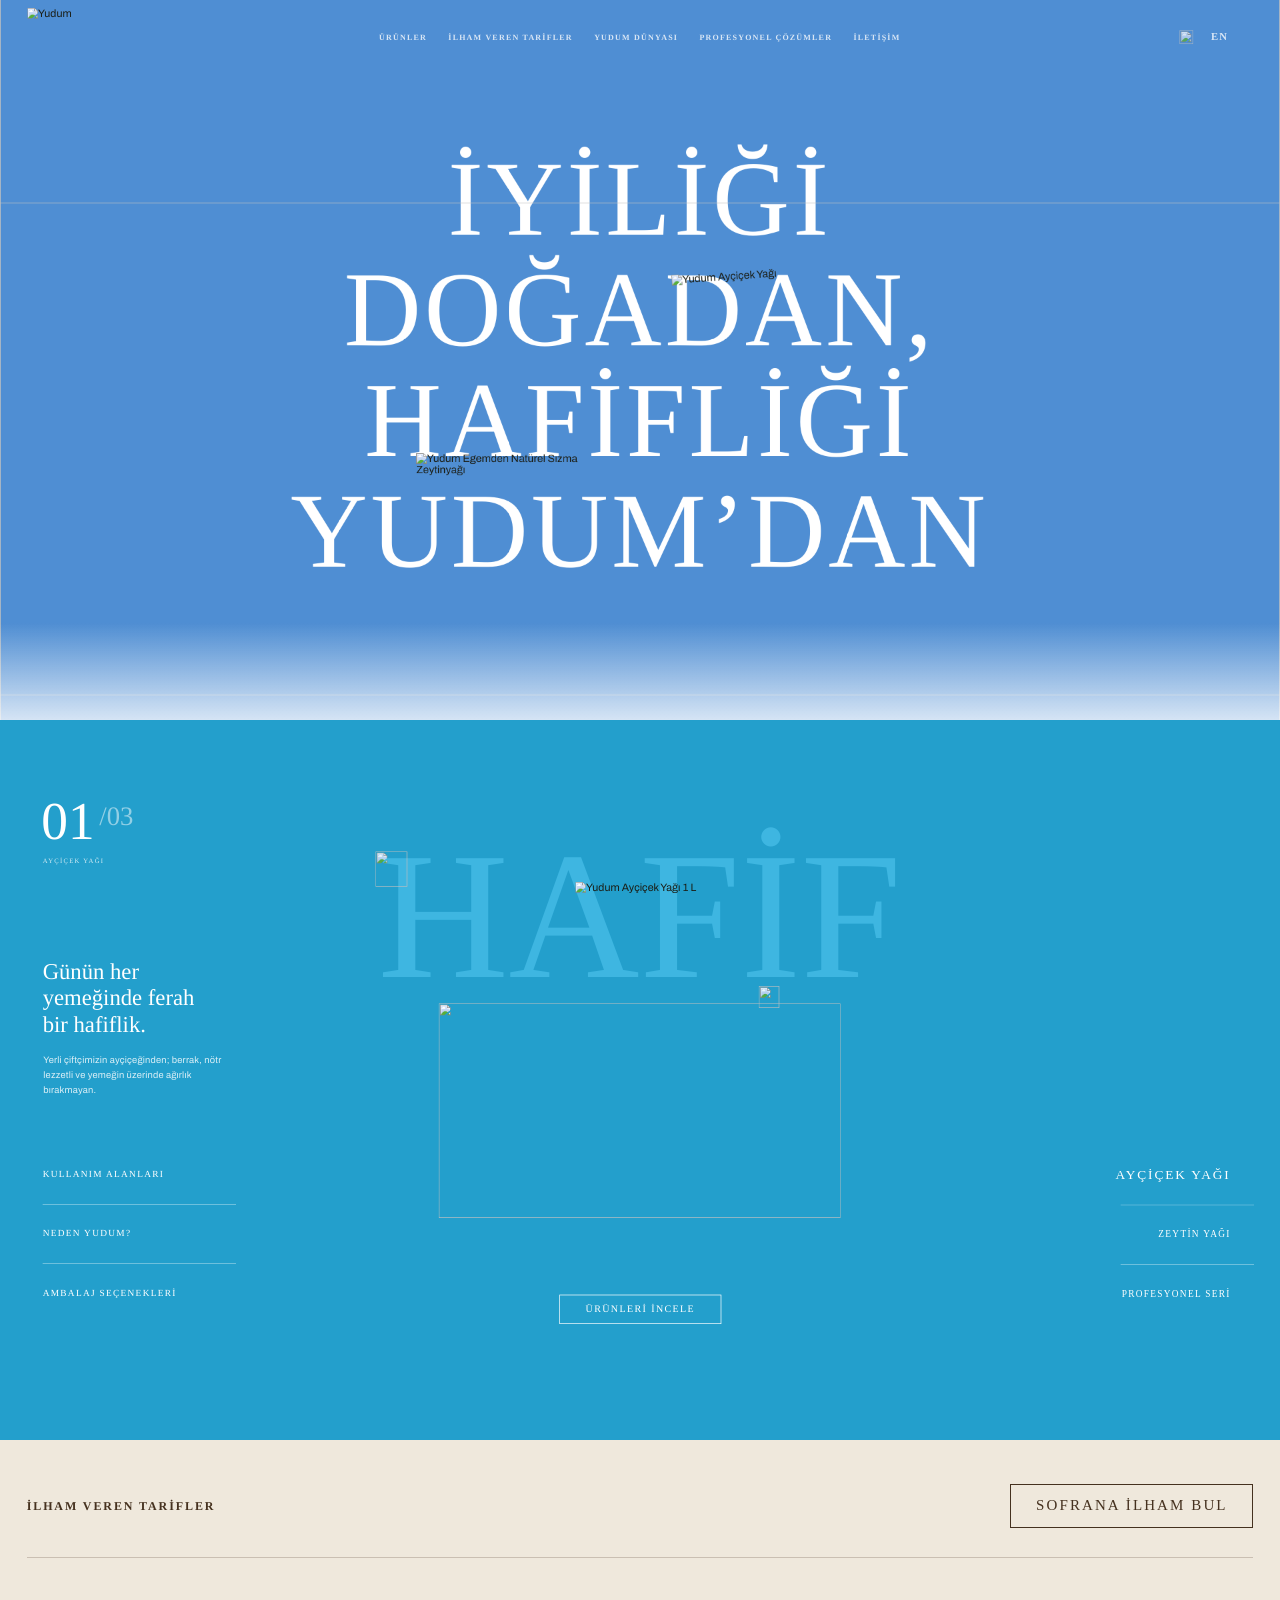
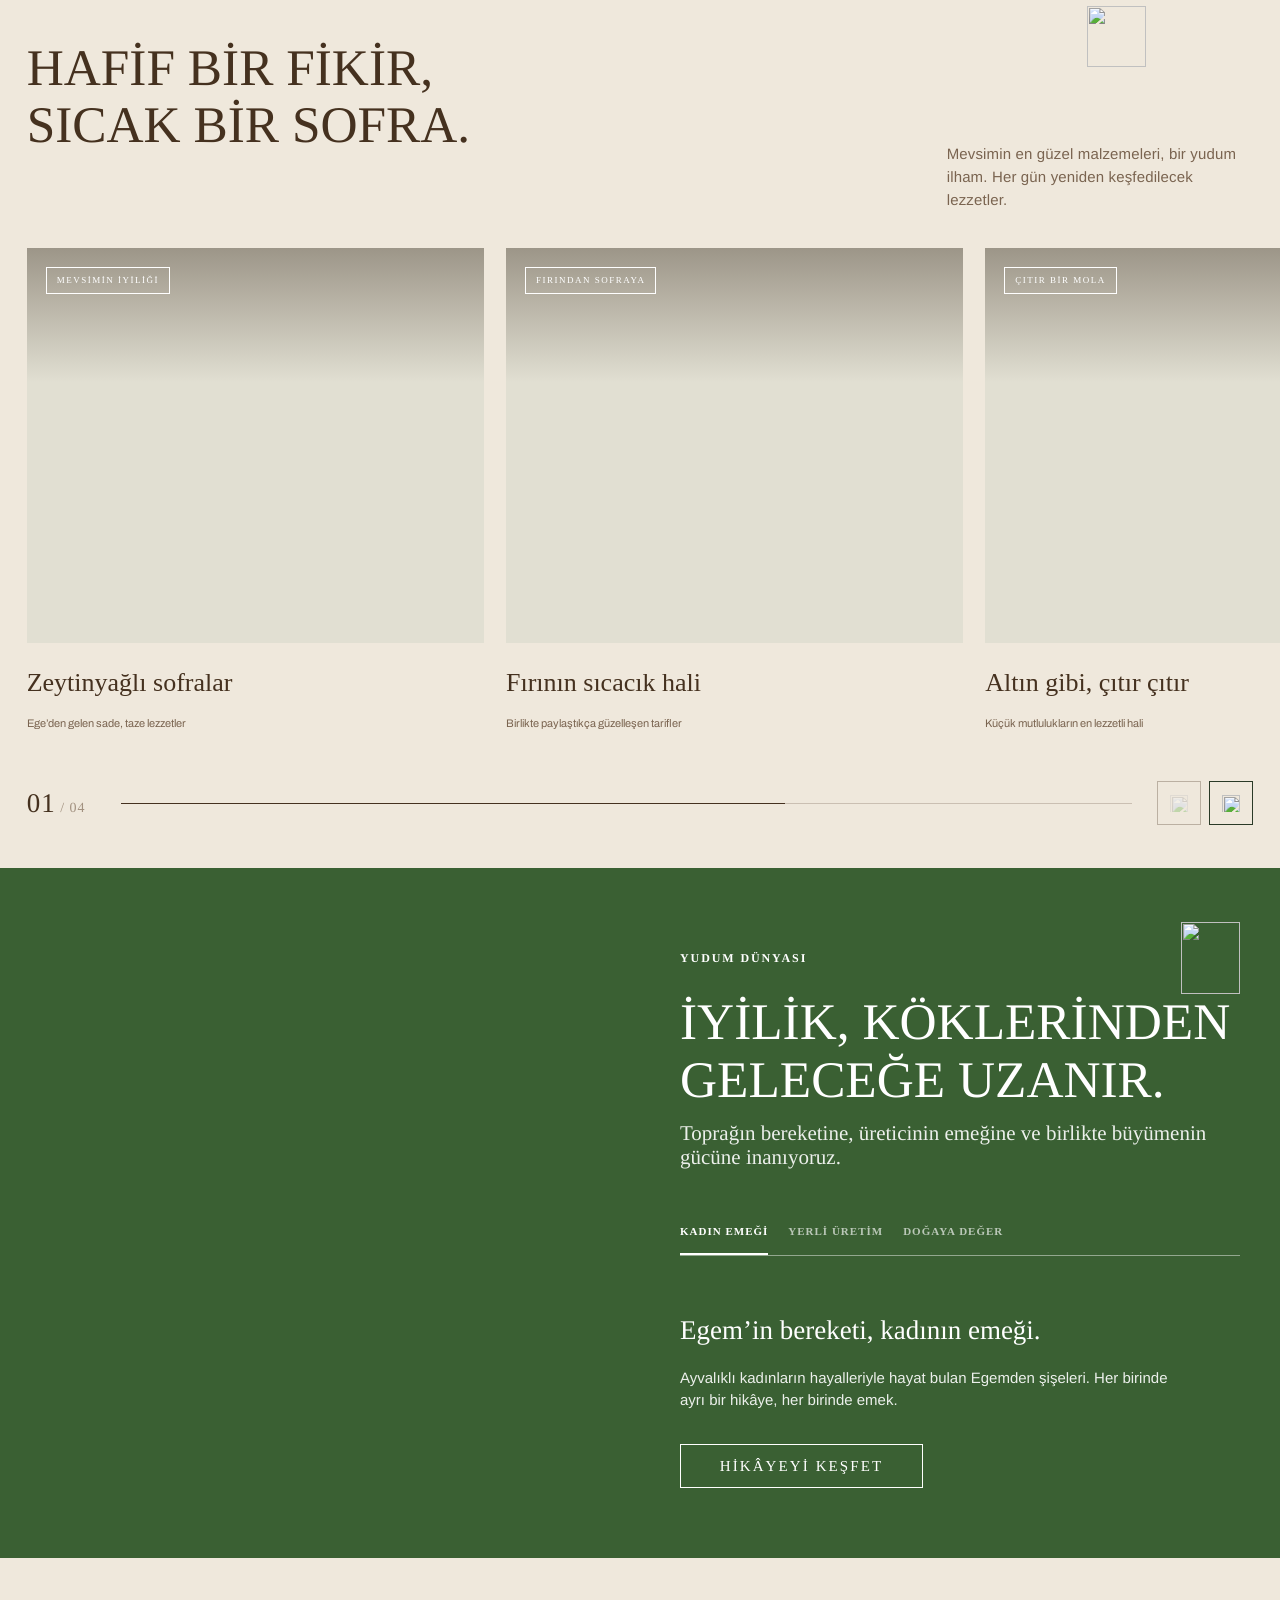
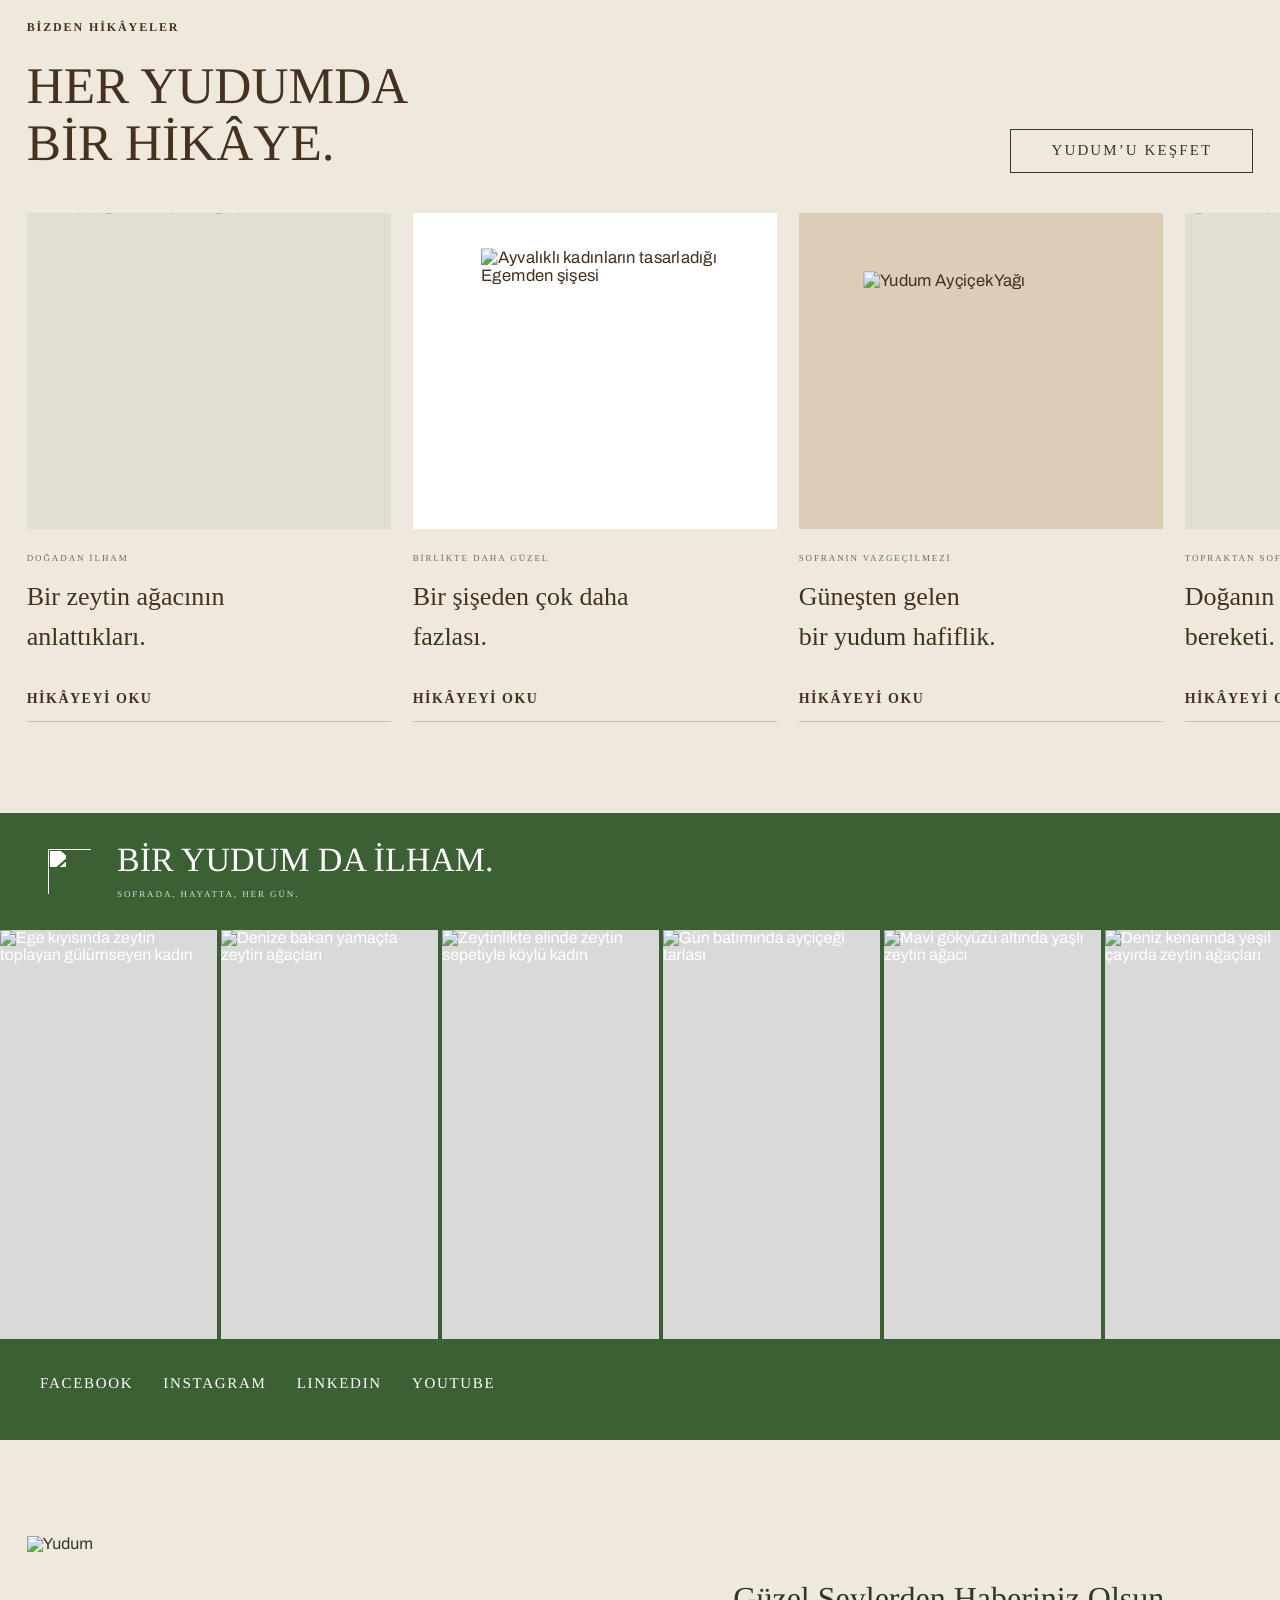
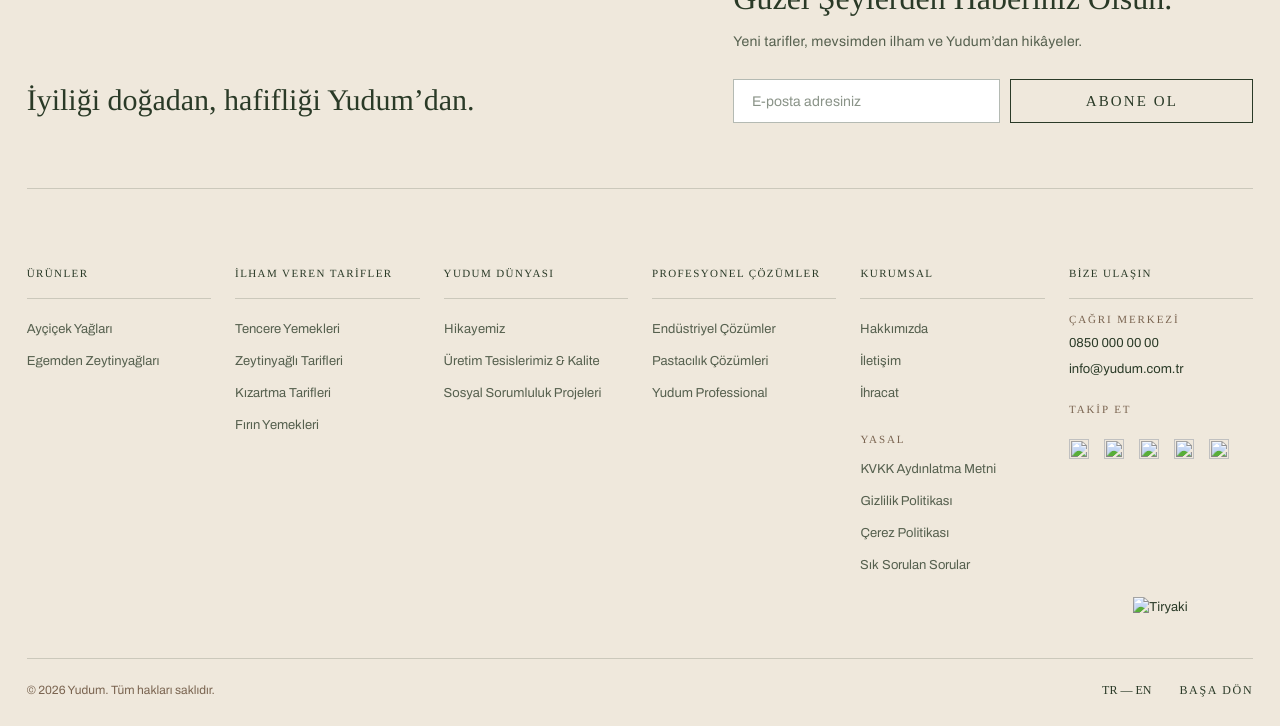
==== index.html @ 30f92583 "Add files via upload" ====
<!doctype html>
<meta charset="utf-8" />
<meta name="viewport" content="width=device-width, initial-scale=1" />
<title>Yudum Anasayfa Konsepti</title>
<script>document.documentElement.lang = 'tr';</script>
<meta name="description" content="İyiliği doğadan, hafifliği Yudum’dan. Ayçiçek yağları, Egemden zeytinyağları ve sofranıza ilham veren tarifler." />
<link rel="preconnect" href="https://fonts.googleapis.com" />
<link rel="preconnect" href="https://fonts.gstatic.com" crossorigin />
<link rel="stylesheet" href="https://fonts.googleapis.com/css2?family=Archivo:wght@300;400;500;600;700&display=swap" />

<style>
  /* Marcellus Customized — kullanıcının özel font dosyası (TTC → 3 TTF) */
  @font-face{font-family:"Marcellus Customized";src:url("assets/fonts/MarcellusCustomized-Light.ttf") format("truetype");font-weight:300;font-style:normal;font-display:swap}
  @font-face{font-family:"Marcellus Customized";src:url("assets/fonts/MarcellusCustomized-Regular.ttf") format("truetype");font-weight:400;font-style:normal;font-display:swap}
  @font-face{font-family:"Marcellus Customized";src:url("assets/fonts/MarcellusCustomized-Bold.ttf") format("truetype");font-weight:700;font-style:normal;font-display:swap}

  /* ══ TOKENS — Figma "Yudum / Renkler" + sayfa renkleri ══ */
  :root{
    --s:1;                 /* 1920 artboard → viewport ölçeği (JS) */
    --blue:#239FCC;        /* site mavisi — tüm sayfalarda sabit */
    --blue-tint:#3EB6E1;
    --sky:#4F8ED3;
    --paper:#F7F6F1;
    --paper-2:#EFEDE4;
    --ink:#1B1E16;
    --ink-3:#8E9282;
    --rule:#D6D4C8;
    --grove:#3B5137;
    --olive:#656B52;
    --panel:#E7E9E3;
    --ink-deep:#171A13;
    --on-dark:#F2F1E6;
    --foot-2:#9AA08D;
    --foot-3:#767B69;
    --mar:"Marcellus Customized",Georgia,"Times New Roman",serif;
    --marsc:"Marcellus Customized",Georgia,"Times New Roman",serif;
    --forest:#3A6033;
    --grove-deep:#2A3A27;
    --sans:"Archivo","Helvetica Neue",Arial,system-ui,sans-serif;
    --ease:cubic-bezier(.77,0,.18,1);
    /* Butonlar — altın oran (φ = 1.618) ile, yükseklik H = 42'den türetilir:
       genişlik H·φ⁴ = 288 · buton arası H/φ³ ≈ 10 · ikon H/φ² ≈ 16 · kart içi kenar payı H/φ² ≈ 16
       büyük harf yüksekliği H/φ³ = 9.92 → font 9.92 / 0.70 (Marcellus cap oranı) = 14.16 · harf aralığı font/φ⁴ = 2.07 */
    --btn-h:42px;
    --btn-w:288px;
    --btn-gap:10px;
    --btn-icon:16px;
    --btn-fs:14.16px;
    --btn-ls:2.07px;
  }

  /* ══ BASE ═══════════════════════════════════════════ */
  *,*::before,*::after{box-sizing:border-box}
  html{scroll-behavior:smooth}
  body{margin:0;background:var(--paper);color:var(--ink);font-family:var(--sans);overflow-x:hidden;
    -webkit-font-smoothing:antialiased;text-rendering:geometricPrecision}
  a{color:inherit;text-decoration:none}
  button{font:inherit;color:inherit;background:none;border:0;padding:0;margin:0;cursor:pointer}
  img{display:block;max-width:none}
  p,h1,h2,h3,h4,ul{margin:0;padding:0;font-weight:400}
  ul{list-style:none}
  :focus-visible{outline:2px solid var(--blue-tint);outline-offset:3px}
  .sr{position:absolute;width:1px;height:1px;overflow:hidden;clip:rect(0 0 0 0);white-space:nowrap}

  /* Each section is a 1920px-wide Figma artboard scaled to the viewport, so every
     value below is the exact Figma px value. */
  .sec{position:relative;width:100%;height:calc(var(--h) * var(--s) * 1px);overflow:hidden;
    scroll-margin-top:calc(95px * var(--s))}
  .art{position:absolute;left:0;top:0;width:1920px;height:calc(var(--h) * 1px);transform:scale(var(--s));transform-origin:0 0}
  .a{position:absolute}
  .nw{white-space:nowrap}
  .mar{font-family:var(--mar);font-weight:400;font-feature-settings:"liga" 0}
  .marsc{font-family:var(--marsc);font-weight:400;font-feature-settings:"liga" 0}
  .cap10{font-family:var(--mar);font-feature-settings:"liga" 0;font-size:10px;line-height:14px;letter-spacing:1.9px;text-transform:uppercase}

  /* line-drawn marks */
  .draw{stroke:currentColor;fill:none;stroke-linecap:round;stroke-linejoin:round}
  .plus{width:11px;height:11px;position:relative;top:1px;flex:none}
  .plus::before,.plus::after{content:"";position:absolute;background:currentColor}
  .plus::before{left:0;top:5px;width:11px;height:1px}
  .plus::after{left:5px;top:0;width:1px;height:11px;transition:transform .35s var(--ease)}

  /* shared section header — ortalı başlık + alt satır (Figma 189:249) */
  .hd-t{left:0;width:1920px;top:48.5px;text-align:center;font-size:48px;line-height:38px;letter-spacing:1.92px;font-weight:700;color:var(--grove);white-space:nowrap}
  .hd-s{left:0;width:1920px;top:99.5px;text-align:center;font-size:20px;line-height:21px;letter-spacing:-.4px;color:var(--grove);white-space:nowrap}
  a.hd-s:hover{text-decoration:underline;text-underline-offset:5px;text-decoration-thickness:1px}

  /* outlined CTA (Figma: tlink 243×44) */
  .box{width:var(--btn-w);height:var(--btn-h);border:1px solid;display:flex;align-items:center;justify-content:center;
    font-size:var(--btn-fs);line-height:19.4px;letter-spacing:var(--btn-ls);font-weight:700;text-transform:uppercase;white-space:nowrap;
    text-box:trim-both cap alphabetic;transition:background .25s,color .25s}

  /* ══ NAV — Figma 16:264 ═════════════════════════════ */
  .nav{position:fixed;left:0;top:0;width:100%;height:calc(95px * var(--s));z-index:50;transition:background .35s,transform .5s var(--ease)}
  .nav.is-hidden{transform:translateY(-100%)}
  .nav .art{--h:95}
  .nav.solid,.nav.searching{background:var(--blue)}
  .nav__logo{left:41px;top:15px;width:97.9344px;height:72px}
  .nav__logo img{width:100%;height:100%}
  .nav__links{left:959.6px;top:43px;height:28.8px;transform:translateX(-50%);display:flex;gap:32px}
  .nav__links a{display:block;height:28.8px;padding-top:4.6px;font-size:12px;line-height:17.8px;letter-spacing:1.8px;
    color:#fff;opacity:.78;white-space:nowrap;transition:opacity .2s}
  .nav__links a:hover{opacity:1}
  .nav__end{left:1767px;top:44px;height:26.4px;display:flex;gap:25.6px}
  .nav__end > *{height:26.4px;padding-top:4.8px;font-family:var(--sans);font-size:11px;line-height:15.4px;letter-spacing:1.65px;
    color:#fff;opacity:.78;white-space:nowrap;transition:opacity .2s}
  .nav__end > *:hover{opacity:1}
  .nav__end button{width:28.4px;text-align:center;font-weight:600}
  .nav__end span{font-weight:600} .nav__end b{font-weight:700}
  .search{left:0;top:95px;width:1920px;height:120px;background:var(--blue);border-top:1px solid rgba(255,255,255,.25);
    display:flex;align-items:center;gap:40px;padding:0 40px;visibility:hidden;opacity:0;transition:opacity .25s,visibility .25s}
  .nav.searching .search{visibility:visible;opacity:1}
  .search input{flex:1;height:60px;background:none;border:0;border-bottom:1px solid rgba(255,255,255,.45);color:#fff;
    font-family:var(--mar);font-size:34px;line-height:40px;letter-spacing:-.51px;outline:none}
  .search input::placeholder{color:rgba(255,255,255,.6)}

  /* ══ ① HERO — Figma 5:2 ═════════════════════════════ */
  .hero{--h:1080;background:var(--sky)}
  .lay{position:absolute;left:0;top:0;width:1920px;height:1080px;will-change:transform}
  .hero__sky{left:0;top:-139px;width:1920px;height:1271px;object-fit:cover}
  .hero__title{left:165px;top:215px;width:1589px;text-align:center;font-size:160px;line-height:166px;letter-spacing:4.8px;color:#fff;text-transform:uppercase}
  .hero__olive{left:624px;top:680px;width:256px;height:507px}
  .hero__sun{left:1026.74px;top:404.08px;width:234px;height:604.339px;transform:rotate(-3.79deg)}
  .hero__sun img{position:absolute;left:0;top:0;width:237.654px;height:613.775px}
  .hero__clouds{left:-127px;top:304px;width:2112px;height:739.2px}
  .hero__fade{left:0;top:934px;width:1920px;height:191px;background:linear-gradient(to bottom,rgba(247,246,241,0),#fff)}

  /* ══ ② ÜRÜN SAHNESİ — Figma 76:2714 (Ürün slaytı) ═══ */
  .stage{--h:1080;background:var(--blue)}
  .slide{position:absolute;left:0;top:0;width:1920px;height:1080px;background:var(--bg);visibility:hidden;overflow:hidden}
  .slide.is-active,.slide.is-moving{visibility:visible}
  .slide.is-active{z-index:2} .slide.is-moving{z-index:3}
  .slide__c{position:absolute;inset:0;pointer-events:none}
  .slide__c .acc,.slide__c .box{pointer-events:auto}   /* layers overlap edge to edge; only controls take the pointer */
  .shadow{left:538px;top:641px;width:843px;height:283px;
    background:radial-gradient(403.56px 55.474px at 421.5px 141.5px,#000 0%,rgba(0,0,0,0) 25.996%)}
  .word{left:-.5px;top:186px;width:1920px;text-align:center;font-size:272px;line-height:217.6px;font-weight:300;color:var(--tint);white-space:nowrap}
  .deco{color:#fff;opacity:.9}
  .deco svg{width:100%;height:100%;overflow:visible}
  .deco .draw{stroke-width:1.3}
  .acc{left:41px;top:637px;width:290px;color:#fff}
  .acc details:nth-child(-n+2){border-bottom:1px solid rgba(255,255,255,.45)}
  .acc summary{list-style:none;cursor:pointer;display:flex;align-items:center;justify-content:space-between;
    font-size:14px;line-height:17.8px;letter-spacing:1.96px;white-space:nowrap}
  .acc summary::-webkit-details-marker{display:none}
  .acc details:nth-child(1) summary{height:89px}
  .acc details:nth-child(2) summary{height:88px}
  .acc details:nth-child(3) summary{height:90px}
  .acc details[open] .plus::after{transform:scaleY(0)}
  .acc details p{font-family:var(--sans);font-size:13px;line-height:20.8px;color:rgba(255,255,255,.84);padding:0 20px 18px 0;margin-top:-14px}
  .idx-num{left:40px;top:186px;font-size:80px;line-height:80px;color:#fff;white-space:nowrap}
  .idx-dash{left:43px;top:264.4px;width:34px;height:1px;background:#fff;opacity:.8}
  .idx-lbl{left:40px;top:279.3px;color:rgba(255,255,255,.8);white-space:nowrap}
  .idx-tot{left:133px;top:187px;font-size:40px;line-height:64px;font-weight:300;color:#fff;opacity:.5;white-space:nowrap}
  .stage .box{left:816px;top:863px;color:#fff;border-color:#fff}
  .stage .box{--fill:#fff;--fill-fg:var(--bg)}
  .prod{position:absolute;inset:0;pointer-events:none}
  .prod img{position:absolute}
  .tag{left:40px;top:372px;width:259px;font-size:34px;line-height:40px;color:#fff}
  .txt{left:41px;top:514px;width:215px;font-family:var(--sans);font-size:14px;line-height:21.6px;letter-spacing:.28px;color:rgba(255,255,255,.84)}
  .tabs{position:absolute;inset:0;z-index:5;pointer-events:none}
  .tab{position:absolute;right:39px;width:200px;display:flex;align-items:center;justify-content:flex-end;gap:24px;color:#fff;pointer-events:auto}
  .tab:nth-child(1){top:638px;height:90px;border-bottom:1px solid rgba(255,255,255,.45)}
  .tab:nth-child(2){top:728px;height:89px;border-bottom:1px solid rgba(255,255,255,.45)}
  .tab:nth-child(3){top:817px;height:90px;width:279px}
  .tab span{font-family:var(--mar);font-feature-settings:"liga" 0;font-size:14px;line-height:17.8px;letter-spacing:1.96px;white-space:nowrap;
    transition:font-size 1.1s var(--ease),letter-spacing 1.1s var(--ease)}
  .tab[aria-selected="true"] span{font-size:20px;letter-spacing:2.8px}

  /* Product showcase: live Figma 76:2714 and variants 76:757 / 76:866. */
  .stage .box{width:243px;height:44px;left:839px;top:862px;font-size:15px;letter-spacing:2.1px}
  .stage .deco{overflow:hidden;pointer-events:none}
  .stage .deco img{position:absolute;max-width:none}
  #s0 .deco img{left:13.65%;top:12.35%;width:72.7%;height:75.3%}
  #s1 .deco img{left:-11.2%;top:-19.65%;width:90.34%;height:110.3%}
  #s2 .deco img{left:-12.15%;top:-17.65%;width:74.3%;height:115.3%}
  #s0 .shadow,#s1 .shadow{display:none}
  #s1 .word,#s2 .word{top:132.2px}
  #s1 .idx-num,#s2 .idx-num{left:64px;top:112px}
  #s1 .idx-dash,#s2 .idx-dash{left:64px;top:190.4px}
  #s1 .idx-lbl,#s2 .idx-lbl{left:64px;top:205.3px}
  #s1 .idx-tot,#s2 .idx-tot{display:none}
  #s1 .tag{left:64px;top:357.8px;width:259px}
  #s1 .txt{left:65px;top:499.8px;width:215px}
  #s1 .acc{left:64px;top:637px}
  #s2 .tag{left:64px;top:357.7px;width:214.8px}
  #s2 .txt{left:64px;top:497.7px;width:214.8px}
  #s2 .box{left:839px;top:862px;width:243px;height:44px;border:1px solid white;justify-content:center;font-size:15px;letter-spacing:2.1px}
  #s2 .acc{left:64px;top:620px;width:290px;border-top:1px solid rgba(255,255,255,.45)}
  #s2 .acc details{border-bottom:1px solid rgba(255,255,255,.45)}
  #s2 .acc details summary{height:49.2px}
  #s2 .acc details p{margin-top:0}
  #s2 .shadow{display:none}
  .stage .figma-plus{display:block;position:relative;width:11px;height:11px;flex:none}
  .stage .figma-plus img{display:block;width:11px;height:11px;max-width:none}
  .stage details[open] .figma-plus{transform:rotate(45deg)}
  .stage .botany{object-fit:cover;pointer-events:none}

  /* Editorial lower page — independent of the two preserved artboards. */
  .y-section,.y-footer{--cream:#f4f1e8;--green:#303e29;--muted:#6d7462;--line:#d4d4c5;--pad:clamp(24px,4.2vw,80px);color:var(--green);background:var(--cream);scroll-margin-top:70px}
  .y-section img,.y-footer img{max-width:100%}
  .y-kicker{font:500 10px/1.5 var(--sans);letter-spacing:2px;text-transform:uppercase}
  .y-title{font:400 clamp(44px,5.3vw,92px)/1.08 var(--mar);letter-spacing:-2.5px}
  .y-title em{font:inherit;color:#879077}
  .y-topline{display:flex;align-items:center;justify-content:space-between;gap:24px}
  .y-link{display:inline-flex;align-items:center;justify-content:space-between;gap:36px;border-bottom:1px solid currentColor;padding:13px 0;font:500 11px/1.5 var(--sans);letter-spacing:1.2px;text-transform:uppercase;transition:gap .3s}
  .y-link:hover{gap:50px}
  .y-arrow{font:300 25px/1 var(--sans);letter-spacing:0}
  .y-recipes{padding:48px 0 42px;overflow:hidden}
  .y-recipes>.y-topline{margin:0 var(--pad);padding-bottom:30px;border-bottom:1px solid var(--line)}
  .y-intro{display:flex;align-items:flex-end;justify-content:space-between;gap:48px;margin:50px var(--pad) 46px}
  .y-intro p{max-width:275px;font:400 13px/1.8 var(--sans);color:var(--muted);padding-bottom:7px}
  .y-track{display:flex;gap:22px;overflow:auto;scroll-snap-type:x mandatory;scroll-padding-left:var(--pad);padding:0 var(--pad) 5px;scrollbar-width:none;overscroll-behavior-x:contain;cursor:grab}
  .y-track::-webkit-scrollbar{display:none}
  .y-track.is-dragging{cursor:grabbing;scroll-snap-type:none;user-select:none}
  .y-recipe{flex:0 0 39%;min-width:0;text-align:left;scroll-snap-align:start}
  .y-photo{display:block;position:relative;overflow:hidden;background:#e1dfd2}
  .y-recipe .y-photo{aspect-ratio:1.16}
  .y-photo img{width:100%;height:100%;object-fit:cover;transition:transform .8s cubic-bezier(.2,.7,.3,1);user-select:none;-webkit-user-drag:none}
  .y-recipe:hover img,.y-story:hover img{transform:scale(1.035)}
  .y-photo-tag{position:absolute;left:19px;top:19px;background:var(--cream);padding:8px 10px;font:500 9px/1 var(--sans);letter-spacing:1.5px}
  .y-cardline{display:flex;align-items:center;justify-content:space-between;gap:20px;margin:20px 0 12px}
  .y-cardline h3{font:400 clamp(25px,2.3vw,40px)/1.15 var(--mar);letter-spacing:-.6px}
  .y-recipe small{font:400 11px/1.5 var(--sans);color:var(--muted)}
  .y-carousel-bottom{display:flex;align-items:center;gap:25px;margin:32px var(--pad) 0}
  .y-count{font:400 11px/1 var(--sans);white-space:nowrap;letter-spacing:1px;min-width:60px}
  .y-count span{color:#7c816d}
  .y-progress{height:1px;flex:1;background:var(--line);position:relative}
  .y-progress i{display:block;height:2px;width:25%;background:var(--green);transition:transform .25s}
  .y-controls{display:flex;gap:8px}
  .y-control{width:44px;height:44px;border:1px solid var(--line);display:grid;place-items:center;font-size:22px;transition:background .2s,color .2s}
  .y-control:hover{background:var(--green);color:var(--cream)}
  .y-control:disabled{opacity:.3;cursor:default;background:none;color:inherit}
  .y-nature{display:grid;grid-template-columns:1fr 1fr;background:#33462c;color:#f4f1e8;min-height:650px}
  .y-landscape{position:relative;min-height:650px;overflow:hidden}
  .y-landscape>img{width:100%;height:100%;position:absolute;inset:0;object-fit:cover;object-position:37% center}
  .y-landscape-note{position:absolute;left:var(--pad);bottom:32px;color:white;font:500 10px/1.5 var(--sans);letter-spacing:1.5px}
  .y-nature-copy{padding:54px clamp(30px,4.3vw,82px) 30px;display:flex;flex-direction:column}
  .y-nature-heading{display:flex;align-items:center;justify-content:space-between;gap:20px;margin-bottom:45px}
  .y-botanical{width:49px;height:49px;color:#c4cbaf}
  .y-nature .y-title{font-size:clamp(43px,4.2vw,76px);letter-spacing:-1.8px}
  .y-nature .y-title em{color:#b6c19b}
  .y-nature-description{max-width:340px;font:300 13px/1.9 var(--sans);color:#d5dbcb;margin:27px 0 36px}
  .y-project-tabs{display:flex;border-bottom:1px solid #68765d;margin-bottom:24px;gap:24px}
  .y-project-tabs button{font:400 11px/1.5 var(--sans);padding:0 0 14px;color:#b4bea8;border-bottom:2px solid transparent;white-space:nowrap}
  .y-project-tabs button[aria-selected=true]{color:#fff;border-color:#d7ddc1}
  .y-project{margin-top:auto}
  .y-project-panel{min-height:165px}
  .y-project-panel h3{font:400 23px/1.3 var(--mar);max-width:360px}
  .y-project-panel p{font:300 12px/1.8 var(--sans);color:#c7d0bc;max-width:360px;margin-top:12px}
  .y-project-panel[hidden]{display:none}
  .y-project-panel .y-link{font-size:9px;margin-top:13px;border-color:#839276}
  .y-journal{padding:78px 0 44px;overflow:hidden}
  .y-journal-heading{margin:0 var(--pad) 40px;display:flex;justify-content:space-between;align-items:flex-end;gap:32px}
  .y-journal-heading .y-kicker{margin-bottom:22px}
  .y-journal .y-title{font-size:clamp(44px,4.8vw,78px)}
  .y-story{flex:0 0 31%;text-align:left;scroll-snap-align:start;min-width:0}
  .y-story .y-photo{aspect-ratio:1.15}
  .y-story .y-photo.y-product-photo{background:#dce0ce;display:grid;place-items:center}
  .y-story .y-product-photo img{position:absolute;inset:8%;height:84%;width:84%;object-fit:contain;mix-blend-mode:multiply}
  .y-story:nth-child(3) .y-photo{background:#eac470}
  .y-story .y-kicker{display:block;margin:22px 0 12px;font-size:9px;color:var(--muted)}
  .y-story h3{font:400 clamp(24px,2.3vw,36px)/1.23 var(--mar);max-width:390px;letter-spacing:-.5px}
  .y-story .y-story-bottom{border-bottom:1px solid var(--line);display:flex;justify-content:space-between;align-items:center;padding:24px 0 13px;margin-top:12px;font:500 9px/1 var(--sans);letter-spacing:1.1px}
  .y-social{padding:32px var(--pad);border-top:1px solid var(--line);display:flex;align-items:center;justify-content:space-between;gap:25px}
  .y-social-heading{display:flex;align-items:center;gap:23px}
  .y-social-heading p{font:400 25px/1.25 var(--mar)}
  .y-social-heading .y-kicker{margin-top:6px;font-size:9px;color:var(--muted)}
  .y-social-mark{width:38px;height:38px}
  .y-social-links{display:flex;align-items:center;gap:30px;font-size:11px}
  .y-social-links a{padding:14px 0;border-bottom:1px solid transparent}
  .y-social-links a:hover{border-color:currentColor}
  .y-footer{background:#e5e7d9;padding:55px var(--pad) 24px}
  .y-footer-top{display:grid;grid-template-columns:1.4fr 1fr 1fr 1fr;gap:45px;padding-bottom:52px}
  .y-footer-logo{width:104px;height:80px;object-fit:contain}
  .y-footer-tagline{font:400 19px/1.5 var(--mar);max-width:215px;margin-top:17px}
  .y-footer nav h3{font:500 10px/1.4 var(--sans);letter-spacing:1.6px;margin:6px 0 23px}
  .y-footer nav li{font:400 12px/1.5 var(--sans);margin-bottom:12px}
  .y-footer nav a:hover{text-decoration:underline;text-underline-offset:4px}
  .y-newsletter{display:grid;grid-template-columns:1fr 1fr;gap:60px;border-top:1px solid #bdc4ae;padding:33px 0 42px}
  .y-newsletter h3{font:400 32px/1.2 var(--mar);letter-spacing:-.6px}
  .y-newsletter p{font:400 11px/1.7 var(--sans);color:#626e57;margin-top:12px}
  .y-email-row{display:flex;align-items:center;border-bottom:1px solid #647254}
  .y-email-row input{width:100%;min-width:0;border:none;background:none;font:400 14px/1.5 var(--sans);padding:12px 0;color:var(--green)}
  .y-email-row button{white-space:nowrap;display:flex;gap:20px;align-items:center;font:500 10px/1 var(--sans);padding:12px}
  .y-footer-base{border-top:1px solid #bdc4ae;padding-top:21px;display:flex;justify-content:space-between;align-items:center;gap:20px;font:400 9px/1.6 var(--sans);color:#626e57}
  .y-footer-base a{white-space:nowrap}
  .y-dialog{border:0;padding:0;width:min(880px,calc(100% - 32px));max-height:88vh;background:#f4f1e8;color:#303e29;overflow:auto}
  .y-dialog::backdrop{background:rgba(23,34,19,.66);backdrop-filter:blur(4px)}
  .y-dialog-close{position:absolute;right:16px;top:16px;background:#f4f1e8;width:44px;height:44px;z-index:2;font-size:25px}
  .y-dialog-body{display:grid;grid-template-columns:.9fr 1fr;min-height:440px}
  .y-dialog-body>img{width:100%;height:100%;object-fit:cover;max-height:640px}
  .y-dialog-content{padding:64px 35px 40px}
  .y-dialog-content h2{font:400 37px/1.12 var(--mar);margin:20px 0;letter-spacing:-1px}
  .y-dialog-content p{font:400 13px/1.8 var(--sans);margin-bottom:18px}
  .y-dialog-content h3{font:400 20px/1.2 var(--mar);margin:22px 0 10px}
  .y-dialog-content ol{padding-left:18px;font:400 12px/1.8 var(--sans)}
  .y-section :focus-visible,.y-footer :focus-visible,.y-dialog :focus-visible{outline:2px solid #ae8642;outline-offset:5px}
  @media(min-width:1800px){.y-recipes{padding-top:60px}.y-intro{margin-top:65px;margin-bottom:60px}.y-nature,.y-landscape{min-height:810px}.y-project-panel{min-height:200px}}
  @media(max-width:900px){.y-title{letter-spacing:-1.6px}.y-intro{gap:24px}.y-intro p{max-width:230px}.y-recipe{flex-basis:55%}.y-nature{grid-template-columns:1fr}.y-landscape{min-height:480px}.y-nature-copy{padding:40px var(--pad)}.y-nature-heading{margin-bottom:30px}.y-nature .y-title{font-size:58px}.y-nature-description{max-width:480px}.y-project-panel{min-height:150px}.y-story{flex-basis:44%}.y-social-links{gap:18px}.y-footer-top{grid-template-columns:1.3fr 1fr;gap:35px}.y-newsletter{gap:35px}}
  @media(max-width:600px){.y-recipes{padding-top:30px}.y-kicker{font-size:9px;letter-spacing:1.3px}.y-topline .y-link{font-size:8px;gap:13px}.y-recipes>.y-topline{padding-bottom:15px}.y-intro{display:block;margin:30px var(--pad)}.y-title{font-size:45px;letter-spacing:-1.4px}.y-intro p{margin-top:20px;max-width:290px;font-size:12px}.y-track{gap:16px}.y-recipe{flex-basis:84%}.y-cardline h3{font-size:28px}.y-carousel-bottom{gap:15px;margin-top:24px}.y-count{font-size:10px}.y-control{width:42px;height:42px}.y-landscape{min-height:390px}.y-nature .y-title{font-size:46px}.y-nature-copy{padding-top:32px}.y-nature-heading{margin-bottom:27px}.y-project-tabs{gap:20px}.y-project-tabs button{font-size:10px}.y-project-panel{min-height:195px}.y-journal{padding-top:45px}.y-journal-heading{align-items:flex-start;flex-direction:column;gap:16px;margin-bottom:28px}.y-journal .y-title{font-size:43px}.y-journal-heading .y-kicker{margin-bottom:18px}.y-story{flex-basis:82%}.y-story h3{font-size:29px}.y-social{align-items:flex-start;flex-direction:column;padding-top:28px;padding-bottom:24px}.y-social-heading p{font-size:25px}.y-social-links{width:100%;justify-content:space-between;font-size:10px}.y-footer{padding-top:36px}.y-footer-top{grid-template-columns:1fr 1fr;gap:30px 20px;padding-bottom:25px}.y-footer-brand{grid-column:1/-1;display:flex;align-items:center;gap:24px}.y-footer-logo{width:85px;height:68px}.y-footer-tagline{margin-top:0;font-size:18px;max-width:170px}.y-footer nav li{font-size:11px}.y-footer nav h3{font-size:9px;letter-spacing:1px;margin-bottom:18px}.y-newsletter{grid-template-columns:1fr;gap:17px;padding-top:28px;padding-bottom:28px}.y-newsletter h3{font-size:29px}.y-footer-base{flex-wrap:wrap;font-size:8px}.y-dialog-body{grid-template-columns:1fr}.y-dialog-body>img{height:230px}.y-dialog-content{padding:28px 24px}.y-dialog-content h2{font-size:32px}}
  @media(prefers-reduced-motion:reduce){html{scroll-behavior:auto}.y-photo img,.y-link,.y-progress i{transition:none}}

  /* Carry the original product-stage visual language through the lower page. */
  .y-section,.y-footer{--cream:#fff;--green:#239FCC;--muted:#37667a;--line:#bcdce7;--fill:#239FCC;--fill-fg:#fff}
  .y-recipes{--cream:#239FCC;--green:#fff;--muted:#fff;--line:rgba(255,255,255,.45);--fill:#fff;--fill-fg:#239FCC;background:#239FCC;color:#fff}
  .y-kicker{font-family:var(--mar);font-weight:400;letter-spacing:1.9px}
  .y-title{font-weight:300;text-transform:uppercase;letter-spacing:1.5px;line-height:1.04}
  .y-title em{color:inherit}
  .y-intro{position:relative;min-height:220px;align-items:flex-end}
  .y-intro .y-title{font-size:clamp(42px,5.5vw,96px)}
  .y-intro p{font-weight:300;letter-spacing:.15px}
  .y-intro .y-brand-flower{position:absolute;right:100px;top:0;width:80px;height:80px;pointer-events:none;color:#fff}
  .y-brand-flower .draw{stroke-width:1.25}
  .y-link.box{width:auto;min-width:210px;height:44px;padding:0 20px;gap:25px;border:1px solid currentColor;font:400 11px/1.3 var(--mar);letter-spacing:1.7px;text-transform:uppercase;text-box:normal}
  .y-link.box:hover{gap:25px}
  .y-topline .y-link.box{min-width:230px}
  .y-recipes>.y-topline{border-bottom:1px solid rgba(255,255,255,.45)}
  .y-photo-tag{background:transparent;border:1px solid white;color:#fff;font-family:var(--mar);font-weight:400;letter-spacing:1.5px;z-index:1}
  .y-recipe .y-photo::after{content:"";position:absolute;inset:0;background:linear-gradient(rgba(19,47,33,.36),transparent 34%);pointer-events:none}
  .y-cardline h3{font-family:var(--mar);font-weight:400;letter-spacing:.4px}
  .y-count{font-family:var(--mar);font-size:14px}
  .y-count b{font-weight:400;font-size:27px}
  .y-count span{color:inherit;opacity:.65}
  .y-control{border-color:currentColor}
  .y-progress i{height:1px}
  .y-nature{--cream:#AD5C34;--green:#fff;--muted:#fff;--line:rgba(255,255,255,.45);--fill:#fff;--fill-fg:#AD5C34;background:#AD5C34;color:#fff}
  .y-nature .y-title{font-size:clamp(38px,3.75vw,72px);font-weight:300;letter-spacing:1px;line-height:1.09}
  .y-nature .y-title em{color:#fff}
  .y-nature-description{color:#fff;opacity:.9}
  .y-botanical{width:72px;height:72px;color:#fff}
  .y-botanical .draw{stroke-width:1.25}
  .y-project-tabs{border-color:rgba(255,255,255,.45);gap:28px}
  .y-project-tabs button{color:#fff;opacity:.65;font-family:var(--mar);font-size:11px;letter-spacing:1px;text-transform:uppercase;padding-bottom:17px}
  .y-project-tabs button[aria-selected=true]{opacity:1;border-color:#fff}
  .y-project-panel p{color:#fff;opacity:.9}
  .y-project-panel h3{letter-spacing:.5px}
  .y-project-panel .y-link.box{border-color:#fff;font-size:10px;margin-top:20px;min-width:210px}
  .y-project-panel{min-height:205px}
  .y-landscape-note{font-family:var(--mar);letter-spacing:2px}
  .y-journal{background:#fff;color:#239FCC}
  .y-journal .y-title{font-size:clamp(40px,4.4vw,80px);letter-spacing:1px;max-width:1050px}
  .y-journal-heading .y-link{flex-shrink:0}
  .y-story h3{letter-spacing:.35px}
  .y-story .y-photo.y-product-photo{background:#fff}
  .y-story:nth-child(3) .y-photo{background:#239FCC}
  .y-story .y-product-photo img{mix-blend-mode:normal}
  .y-story .y-story-bottom{font-family:var(--mar);font-size:11px;letter-spacing:1.7px}
  .y-social{background:#239FCC;color:#fff;--line:rgba(255,255,255,.45)}
  .y-social-mark{width:58px;height:58px}
  .y-social-heading p{text-transform:uppercase;letter-spacing:1px}
  .y-social-heading .y-kicker{color:#fff;opacity:.8}
  .y-social-links{font-family:var(--mar);letter-spacing:1.5px;text-transform:uppercase}
  .y-footer{--cream:#20704A;--green:#fff;--muted:#fff;--line:rgba(255,255,255,.45);--fill:#fff;--fill-fg:#20704A;background:#20704A;color:#fff}
  .y-footer-tagline{letter-spacing:.5px}
  .y-footer nav h3{font-family:var(--mar);font-weight:400;letter-spacing:1.9px}
  .y-footer nav li{font-weight:300;color:rgba(255,255,255,.88)}
  .y-newsletter,.y-footer-base{border-color:rgba(255,255,255,.45)}
  .y-newsletter h3{font-weight:300;text-transform:uppercase;font-size:clamp(26px,2.3vw,40px);letter-spacing:1px}
  .y-newsletter p,.y-footer-base{color:rgba(255,255,255,.78)}
  .y-email-row{border-color:#fff}
  .y-email-row input::placeholder{color:rgba(255,255,255,.8)}
  .y-email-row button{font-family:var(--mar);letter-spacing:1.5px}
  .y-section :focus-visible,.y-footer :focus-visible{outline-color:currentColor}
  .y-dialog{color:#fff;background:#239FCC}
  .y-dialog::backdrop{background:rgba(16,57,72,.68)}
  .y-dialog-close{background:#239FCC;color:#fff;border:1px solid rgba(255,255,255,.6)}
  .y-dialog-content h2{text-transform:uppercase;font-weight:300;letter-spacing:.5px}
  .y-dialog-body>img{background:#e4f1f5}
  .y-dialog :focus-visible{outline-color:#fff}
  @media(max-width:1100px){.y-intro .y-brand-flower{right:75px;top:-10px;width:65px;height:65px}.y-intro .y-title{font-size:5.3vw}.y-journal-heading{align-items:flex-start;flex-direction:column;gap:25px}.y-intro{min-height:180px}}
  @media(max-width:900px){.y-nature .y-title{font-size:58px}.y-intro .y-title{font-size:5.5vw}.y-intro p{max-width:215px}.y-project-panel{min-height:190px}}
  @media(max-width:600px){.y-intro{min-height:0}.y-intro .y-title{font-size:clamp(28px,8.4vw,44px);letter-spacing:.5px;line-height:1.12}.y-intro .y-brand-flower{right:0;top:auto;bottom:0;width:46px;height:46px}.y-intro p{max-width:270px;padding-right:28px}.y-topline .y-link.box{min-width:0;height:38px;padding:0 9px;font-size:8px;gap:8px;letter-spacing:.7px}.y-topline{gap:12px}.y-topline .y-kicker{font-size:8px;letter-spacing:1px;max-width:130px}.y-cardline h3{font-size:26px;letter-spacing:0}.y-nature .y-title{font-size:clamp(29px,9vw,43px);letter-spacing:.4px}.y-project-tabs{gap:20px}.y-project-tabs button{font-size:9px;letter-spacing:.6px}.y-project-panel{min-height:215px}.y-journal .y-title{font-size:36px;line-height:1.13}.y-story h3{font-size:28px}.y-social-heading p{font-size:22px}.y-social-mark{width:44px;height:44px}.y-newsletter h3{font-size:27px;line-height:1.18}.y-count b{font-size:23px}.y-count{font-size:11px}.y-link.box{min-width:200px}}

  /* Product-stage typography and CTA system, continued below #urunler. */
  .y-title{
    font-family:var(--mar);
    font-weight:300;
    line-height:1;
    letter-spacing:0;
    text-transform:uppercase;
  }
  .y-intro .y-title{font-size:clamp(54px,5.5vw,104px);line-height:1}
  .y-nature .y-title{font-size:clamp(48px,4vw,78px);font-weight:300;line-height:1;letter-spacing:0}
  .y-journal .y-title{font-size:clamp(52px,4.4vw,84px);line-height:1;letter-spacing:0}
  .y-cardline h3,
  .y-story h3,
  .y-project-panel h3,
  .y-social-heading p{
    font-family:var(--mar);
    font-size:clamp(28px,1.77vw,34px);
    font-weight:400;
    line-height:40px;
    letter-spacing:0;
  }
  .y-newsletter h3{
    font-family:var(--mar);
    font-size:clamp(32px,2.1vw,40px);
    font-weight:300;
    line-height:1.2;
    letter-spacing:0;
    text-transform:uppercase;
  }
  .y-cta{
    flex:0 0 243px;
    width:243px;
    min-width:0;
    height:44px;
    padding:0;
    font-size:15px;
    line-height:19.4px;
    letter-spacing:2.1px;
    text-align:start;
    appearance:none;
    zoom:var(--s);
  }
  .y-project-panel .y-cta{margin-top:20px}
  .y-journal-heading .y-cta{flex-shrink:0}

  @media(max-width:1100px){
    .y-intro .y-title{font-size:clamp(50px,5.3vw,72px)}
  }
  @media(max-width:900px){
    .y-intro .y-title{font-size:clamp(44px,7vw,64px)}
    .y-nature .y-title{font-size:clamp(44px,7vw,58px)}
    .y-journal .y-title{font-size:clamp(46px,7vw,64px)}
  }
  @media(max-width:600px){
    .y-intro .y-title{font-size:clamp(38px,10vw,48px);line-height:1.04;letter-spacing:0}
    .y-nature .y-title{font-size:clamp(36px,9vw,44px);line-height:1.04;letter-spacing:0}
    .y-journal .y-title{font-size:clamp(38px,10vw,46px);line-height:1.04;letter-spacing:0}
    .y-cardline h3,
    .y-story h3,
    .y-project-panel h3,
    .y-social-heading p{font-size:28px;line-height:34px;letter-spacing:0}
    .y-newsletter h3{font-size:30px;line-height:36px;letter-spacing:0}
  }

  /* ══ BUTON HOVER — içine yağ doluyormuş gibi: tek bir yüzey çizgisi, uzun ve alçak bir dalga (240px boy, 4px genlik),
     yavaş salınarak alttan yükselir; ağır, yoğun bir sıvı gibi 1.2 sn'de dolar, bırakınca aynı ağırlıkla süzülür.
     Her buton rengini --fill / --fill-fg ile verir. */
  .box:not(.a),.nl button{position:relative}
  .box,.nl button{overflow:hidden;isolation:isolate;transition:color .35s .35s,border-color .35s .35s}
  .box::before,.nl button::before{
    content:"";position:absolute;left:-1px;right:-1px;bottom:-1px;height:calc(100% + 9px);z-index:-1;pointer-events:none;
    background:var(--fill,currentColor);
    -webkit-mask:url("data:image/svg+xml,%3Csvg xmlns='http://www.w3.org/2000/svg' width='240' height='8' viewBox='0 0 240 8'%3E%3Cpath d='M0 4C40 0 80 0 120 4S200 8 240 4V8H0Z'/%3E%3C/svg%3E") 0 0/240px 8px repeat-x,linear-gradient(#000 0 0) 0 7px/100% 100% no-repeat;
            mask:url("data:image/svg+xml,%3Csvg xmlns='http://www.w3.org/2000/svg' width='240' height='8' viewBox='0 0 240 8'%3E%3Cpath d='M0 4C40 0 80 0 120 4S200 8 240 4V8H0Z'/%3E%3C/svg%3E") 0 0/240px 8px repeat-x,linear-gradient(#000 0 0) 0 7px/100% 100% no-repeat;
    transform:translateY(100%);transition:transform 1.2s cubic-bezier(.6,.04,.28,1)}
  .box:hover,.box:focus-visible,.nl button:hover,.nl button:focus-visible{color:var(--fill-fg);border-color:var(--fill)}
  .box:hover::before,.box:focus-visible::before,.nl button:hover::before,.nl button:focus-visible::before{
    transform:translateY(0);animation:oil 3.6s linear infinite}
  @keyframes oil{to{-webkit-mask-position:-240px 0,0 7px;mask-position:-240px 0,0 7px}}

  @media (prefers-reduced-motion:reduce){
    html{scroll-behavior:auto}
    *,*::before,*::after{transition-duration:.01ms!important;transition-delay:0s!important}
    .box::before,.nl button::before{animation:none!important}
  }
/* Read-only reference: Znnez4Jm0ApE3MHD9ZRJQ7 / Anasayfa — 1920. */
@font-face{font-family:Marcellus;src:url('assets/fonts/Marcellus-Regular.ttf') format('truetype');font-weight:400;font-style:normal;font-display:swap}
:root{--mar:Marcellus,Georgia,serif;--marsc:Marcellus,Georgia,serif;--custom:'Marcellus Customized',Georgia,serif;--cream:#efe8dc;--brown:#45311f;--forest:#3a6033;--footer-ink:#2a3a27}
.box,.stage .box,.y-cta,.y-email-row .box{display:flex;align-items:center;justify-content:center;flex:0 0 auto;width:243px;min-width:0;max-width:100%;height:44px;padding:0;border:1px solid currentColor;border-radius:0;font:400 15px/19px var(--mar);letter-spacing:2.1px;text-transform:uppercase;text-align:center;font-feature-settings:'liga' 0;appearance:none;zoom:1;text-box:normal}
.box:hover,.box:focus-visible{color:var(--fill-fg);border-color:var(--fill)}
.hero__title{font-family:var(--mar);font-weight:400}
.word{font-family:var(--mar);font-weight:400;line-height:218px}
.idx-dash{display:none}.idx-num{left:38px}.idx-tot{display:block!important}
#s1 .idx-num,#s2 .idx-num{left:62px;top:112px}
#s1 .idx-tot,#s2 .idx-tot{left:169px;top:113px}
.stage .txt,#s1 .txt,#s2 .txt{width:290px;line-height:22px}
#s2 .tag{width:279px;top:358px}
.nav__links a{font-family:var(--custom);font-weight:700}
.nav__end #searchBtn{width:24px;height:30px;padding:0}.nav__end #searchBtn img{width:21px;height:26px;object-fit:contain}
.nav__end .nav-language{font:700 16px/15px var(--custom);letter-spacing:1.65px}
.nav-toggle{display:none}
.y-section,.y-footer{--pad:clamp(24px,2.083333vw,40px);--cream:#efe8dc;--green:#45311f;--muted:#7a6450;--line:rgba(69,49,31,.22);--fill:#45311f;--fill-fg:#efe8dc;background:var(--cream);color:var(--green)}
.y-kicker{font:400 10px/15px var(--mar);letter-spacing:1.9px;text-transform:uppercase}
.y-title,.y-intro .y-title,.y-nature .y-title,.y-journal .y-title{font:400 clamp(44px,4.010417vw,77px)/1.116883 var(--custom);letter-spacing:0;text-transform:uppercase}
.y-title em{color:inherit;font:inherit}
.y-recipes{padding:60px 0 43px}
.y-recipes>.y-topline{margin:0 var(--pad);height:74px;padding:0 0 30px;border-bottom:1px solid var(--line)}
.y-intro{height:345px;min-height:0;margin:0 var(--pad);display:block;position:relative}
.y-intro .y-title{position:absolute;left:0;top:115px;max-width:65%}
.y-intro p{position:absolute;right:41px;top:231px;width:318px;max-width:25%;padding:0;font:400 15px/23px 'Helvetica Neue',Arial,sans-serif;letter-spacing:.15px}
.y-intro .y-brand-flower{position:absolute;left:86.413%;right:auto;top:75px;bottom:auto;width:59px;height:61px;filter:none}
.y-track{gap:22px;padding:0 var(--pad);scroll-padding-left:var(--pad)}
.y-recipe{flex-basis:min(686px,35.729167vw);height:682px}
.y-recipe .y-photo{aspect-ratio:686/593;height:auto}
.y-recipe .y-photo::after{background:linear-gradient(rgba(45,30,16,.38),transparent 34%)}
.y-photo-tag{left:19px;top:19px;border:1px solid white;background:transparent;color:white;font:400 9px/9px var(--mar);letter-spacing:1.5px;padding:8px 10px}
.y-cardline{margin:20px 0 10px}
.y-cardline h3,.y-story h3,.y-project-panel h3{font:400 clamp(26px,1.770833vw,34px)/40px var(--mar);letter-spacing:0}
.y-recipe small{font:400 11px/16px var(--sans);color:var(--muted)}
.y-carousel-bottom{height:79px;margin:0 var(--pad);padding-top:35px;gap:25px}
.y-count{min-width:69px;font:400 14px/14px var(--mar);letter-spacing:1px}.y-count b{font-size:27px;line-height:27px;font-weight:400}.y-count span{color:var(--muted)}
.y-progress{background:var(--line)}.y-progress i{background:currentColor;height:1px}
.y-controls{gap:8px}.y-control{height:44px;width:44px;border:1px solid currentColor;color:#2a3a27}.y-control:disabled{opacity:.3}.y-control img{width:18px;height:18px}
.y-nature{--green:#fff;--muted:rgba(255,255,255,.9);--cream:#3a6033;--line:rgba(255,255,255,.45);--fill:white;--fill-fg:#3a6033;display:grid;grid-template-columns:1fr 1fr;min-height:810px}
.y-landscape{min-height:810px}.y-landscape img{width:100%;height:100%;object-fit:cover}
.y-nature-copy{padding:54px clamp(36px,4.270833vw,82px) 30px;min-width:0}
.y-nature-heading{height:72px;margin:0;display:flex;justify-content:space-between;align-items:center}
.y-botanical{width:59px;height:72px;object-fit:contain}
.y-nature .y-title em{color:inherit}
.y-nature-description{font:400 clamp(21px,1.458333vw,28px)/1.142857 var(--mar);margin:12px 0 0;max-width:671px;color:white;opacity:.9}
.y-project{margin-top:77px;width:calc(100% + 40px);max-width:calc(100% + 40px)}
.y-project-tabs{height:33px;gap:28px;border-bottom:1px solid var(--line)}
.y-project-tabs button{font:700 14px/16px var(--custom);letter-spacing:1.5px;padding:0 0 17px;color:#fff;opacity:.65;white-space:nowrap}
.y-project-tabs button[aria-selected=true]{opacity:1;border-color:#fff}
.y-project-panel{margin-top:30px;min-height:205px}
.y-project-panel h3{max-width:100%}.y-project-panel p{max-width:514px;font:400 15px/21.6px 'Helvetica Neue',Arial,sans-serif;margin:18px 0 0;color:#fff;opacity:.9}
.y-project-panel .y-cta{margin-top:33px}
.y-journal{padding:78px 0 0}
.y-journal-heading{height:209px;margin:0 var(--pad) 40px;flex-direction:row;align-items:flex-end;gap:32px}
.y-journal-heading .y-kicker{margin-bottom:22px}.y-journal .y-title{max-width:972px}
.y-story{flex-basis:min(546px,28.4375vw);height:667px}.y-story .y-photo{aspect-ratio:546/474;height:auto}
.y-story .y-photo.y-product-photo{background:#fff}.y-story:nth-child(3) .y-photo{background:#dccdb6}
.y-story .y-product-photo img{height:100%;width:100%;object-fit:contain;padding:16px 44px;mix-blend-mode:normal}
.y-story:nth-child(3) .y-product-photo img{padding:38px 44px}
.y-story>.y-kicker{font:400 9px/14px var(--mar);letter-spacing:1.9px;margin-top:22px;color:#7a6450}
.y-story h3{margin:12px 0 0}.y-story .y-story-bottom{margin:12px 0 0;padding:22px 0 14px;font:700 14px/16px var(--custom);letter-spacing:1.5px;border-bottom:1px solid var(--line)}
.y-journal>.y-carousel-bottom{padding:17px 0 18px;opacity:0;transition:opacity .2s}
.y-journal:hover>.y-carousel-bottom,.y-journal:focus-within>.y-carousel-bottom{opacity:1}
.y-social{--cream:#3a6033;--green:#fff;display:block;padding:0 0 11px;border:0;overflow:hidden}
.y-social-heading{height:117px;padding:0 40px;gap:19px}.y-social-mark{width:58px;height:58px;padding:6.5px 7.5px}
.y-social-heading p{font:400 34px/40px var(--custom);letter-spacing:0;text-transform:uppercase}.y-social-heading .y-kicker{font:400 9px/14px var(--mar);margin-top:6px;color:white;opacity:.8;letter-spacing:1.9px}
.y-social-gallery{display:flex;gap:4px;overflow-x:auto;scroll-snap-type:x mandatory;scrollbar-width:none}
.y-social-gallery div:not(.y-social-track){flex:0 0 min(325.5px,16.953125vw);height:433px;background:#d9d9d9;scroll-snap-align:start}
.y-social-links{height:90px;display:flex;justify-content:flex-start;align-items:center;padding:0 40px;gap:30px;font:400 15px/19px var(--mar);letter-spacing:1.7px;text-transform:uppercase}
.y-footer{--green:#2a3a27;--cream:#efe8dc;--muted:rgba(42,58,39,.78);--line:rgba(42,58,39,.18);--fill:#2a3a27;--fill-fg:#efe8dc;padding:96px var(--pad) 0}
.y-footer-top{display:grid;grid-template-columns:minmax(0,1fr) 640px;gap:80px;min-height:251px;padding:0 0 64px;border-bottom:1px solid var(--line)}
.y-footer-brand{display:block;grid-column:auto}.y-footer-logo{width:156px;height:114px;object-fit:contain}.y-footer-tagline{max-width:none;margin-top:28px;font:400 clamp(28px,2.083333vw,40px)/46px var(--custom);letter-spacing:0}
.y-newsletter{display:block;border:0;padding:39px 0 0;margin:0}
.y-newsletter h3{font:400 40px/46px var(--custom);letter-spacing:0;text-transform:none;white-space:nowrap}
.y-newsletter p{font:400 14px/22px var(--sans);color:var(--muted);margin:10px 0 0;letter-spacing:.28px}
.y-email-row{display:flex;gap:10px;border:0;margin-top:26px;align-items:center}
.y-email-row input{flex:1;min-width:0;height:44px;padding:0 18px;background:white;border:1px solid rgba(42,58,39,.35);font:400 14px/22px var(--sans);color:#2a3a27}
.y-email-row input::placeholder{color:rgba(42,58,39,.55)}
.y-email-row .box{font-family:var(--mar);color:inherit;letter-spacing:2.1px}
#y-email-message:empty{display:none}
#y-newsletter{margin:0}
.y-sitemap{display:grid;grid-template-columns:repeat(6,minmax(0,1fr));gap:40px;min-height:469px;padding-top:76px}
.y-footer nav h3{font:400 15px/19px var(--mar);letter-spacing:2.1px;margin:0 0 14px;padding-bottom:14px;border-bottom:1px solid var(--line)}
.y-footer nav li{font:400 15px/20px var(--sans);color:var(--muted);margin:0;padding:6px 0}
.y-footer nav button,.y-footer nav a{font:inherit;text-align:left}
.y-footer-label{font:400 11px/14px var(--mar);letter-spacing:1.9px;color:#7a6450;margin:24px 0 6px}
.y-footer-contact{position:relative;font:400 15px/20px var(--sans);padding-bottom:64px}.y-footer-contact>h3+.y-footer-label{margin-top:0}.y-footer-contact>a{display:block;margin-top:6px}
.y-footer-social{display:flex;align-items:center;gap:30px;margin-top:22px}.y-footer-social a{display:flex;width:20px;height:20px;align-items:center;justify-content:center}.y-footer-social img{width:100%;height:100%;object-fit:contain}
.y-tiryaki{position:absolute;bottom:24px;right:0;width:120px;height:37px;object-fit:contain}
.y-footer-base{height:68px;padding:22px 0 28px;border-top:1px solid var(--line);font:400 12px/18px var(--sans);color:#7a6450}.y-footer-base>div{display:flex;gap:28px;font:400 12px/18px var(--mar);letter-spacing:1.7px;color:#2a3a27}
.y-dialog{background:#efe8dc;color:#45311f}.y-dialog-close{background:#efe8dc;color:#45311f;border-color:#45311f}.y-dialog-content h2{font-family:var(--custom);font-weight:400}.y-dialog :focus-visible{outline-color:#45311f}
.mega[hidden],.mega-shade[hidden]{display:none}
.nav.mega-open{background:#239fcc;transform:none!important}
.mega-shade{position:fixed;inset:calc(95px * var(--s)) 0 0;height:100vh;background:rgba(0,0,0,.18);z-index:-1}
.mega{--fill:#2a3a27;--fill-fg:white;position:absolute;top:calc(95px * var(--s));left:0;width:100%;min-height:598px;background:white;color:#2a3a27;display:grid;grid-template-columns:560fr 1160fr;gap:40px;padding:56px 80px 64px;box-shadow:0 40px 60px -40px #1c160f73}
.mega-intro{display:flex;flex-direction:column;justify-content:space-between;padding-right:60px;min-width:0}.mega h2{font:400 40px/46px var(--custom)}.mega-intro p{font:400 14px/22px var(--sans);letter-spacing:.28px;max-width:360px;margin-top:16px;color:#2a3a27c7}
.mega-categories{min-width:0}.mega h3{font:400 15px/19px var(--mar);letter-spacing:2.1px;padding-bottom:14px;border-bottom:1px solid #2a3a272e}.mega-content{display:grid;grid-template-columns:1fr 1fr;gap:40px}
#mega-links a{display:flex;align-items:center;justify-content:space-between;gap:16px;min-height:64px;border-bottom:1px solid #2a3a272e;font:400 28px/32px var(--mar);padding:12px 0}#mega-links a img{width:11px;height:11px}#mega-links a:hover{color:#3a6033}
.mega-image{position:relative;margin-top:24px;aspect-ratio:560/420;overflow:hidden;background:#3eb6e1}.mega-image .mega-backdrop{position:absolute;left:9.64%;top:34%;width:80.72%;height:58.1%;object-fit:contain}.mega-image .mega-bottle{position:absolute;left:39.82%;top:6.19%;width:20.36%;height:81.9%;object-fit:contain}
.mega-image:after{content:'';position:absolute;bottom:0;left:0;width:100%;height:45%;background:linear-gradient(transparent,#0005)}.mega-image span{position:absolute;bottom:17px;left:20px;z-index:1;color:white;font:400 14px/18px var(--mar);letter-spacing:1.96px}
.mega-image.recipe .mega-backdrop,.mega-image.world .mega-backdrop{inset:0;width:100%;height:100%;object-fit:cover}.mega-image.professional{background:#20704a}.mega-image.professional .mega-backdrop{left:38%;top:19%;width:24%;height:50%}
@media(min-width:901px) and (max-width:1500px){.mega{min-height:450px;padding:40px;gap:30px}.mega-intro{padding-right:20px}.mega h2{font-size:32px;line-height:38px}.mega-content{gap:24px}#mega-links a{font-size:22px;line-height:28px}.mega-intro .box{margin-top:35px}}
@media(max-width:900px){.mega,.mega-shade{display:none!important}}
/* Mega menu motion: curtain reveal, staggered content, reverse on close. */
.mega{--ease-out:cubic-bezier(.16,1,.3,1);clip-path:inset(0 0 100% 0);transition:clip-path .34s cubic-bezier(.55,0,.75,.2)}
.mega.is-open{clip-path:inset(0 0 -120px 0);transition:clip-path .62s cubic-bezier(.76,0,.24,1)}
.mega-shade{opacity:0;transition:opacity .34s ease}.mega-shade.is-open{opacity:1;transition-duration:.5s}
.mega-intro>div,.mega-intro .box,.mega h3,#mega-links a,.mega-image{opacity:0;transform:translateY(22px);transition:opacity .18s ease,transform .18s ease}
.mega.is-open .mega-intro>div,.mega.is-open .mega-intro .box,.mega.is-open h3,.mega.is-open #mega-links a,.mega.is-open .mega-image{opacity:1;transform:none;transition:opacity .55s ease var(--d,0s),transform .8s var(--ease-out) var(--d,0s)}
.mega.is-open .mega-intro>div{--d:.16s}.mega.is-open h3{--d:.2s}.mega.is-open .mega-image{--d:.3s}.mega.is-open .mega-intro .box{--d:.42s}
.mega-image img{transition:scale .25s ease}.mega-image .mega-backdrop{scale:1.12}.mega.is-open .mega-image img{scale:1;transition:scale 1.3s var(--ease-out) .3s}
#mega-links a img{transition:rotate .35s var(--ease-out)}#mega-links a:hover img{rotate:90deg}
@media(prefers-reduced-motion:reduce){.mega,.mega.is-open,.mega-shade,.mega *{transition:none!important}}
/* Carousel motion (recipes + stories): staggered reveal on enter, horizontal image parallax, rolling counter. */
.y-motion [data-carousel].is-inview .y-track>*>*{transition:opacity .8s ease var(--d,0s),transform 1s cubic-bezier(.16,1,.3,1) var(--d,0s)}
.y-motion [data-carousel].is-inview .y-track>*>:not(.y-photo){transition-delay:calc(var(--d,0s) + .12s)}
.y-motion [data-carousel] .y-photo img{scale:1.12;translate:var(--px,0) 0}
.y-motion [data-carousel] .y-product-photo img{scale:1.04}
.y-motion [data-carousel]:not(.is-inview) .y-track>*>*{opacity:0;transform:translateY(24px)}
.y-motion [data-carousel] .y-count b{display:inline-block}
.y-motion [data-carousel] .y-control img{transition:translate .35s cubic-bezier(.16,1,.3,1)}
.y-motion [data-carousel] [data-prev]:not(:disabled):hover img{translate:-4px 0}.y-motion [data-carousel] [data-next]:not(:disabled):hover img{translate:4px 0}
.y-motion [data-carousel] .y-control:not(:disabled):active{scale:.94}
/* Project tabs: panels share one grid cell so the block always takes the tallest panel's height. */
.y-project{display:grid;grid-template-columns:minmax(0,1fr)}
.y-project-tabs{grid-row:1}
.y-project-panel{grid-row:2;grid-column:1}
.y-project-panel[hidden]{display:block;visibility:hidden}
.y-project-tabs button{transition:opacity .3s ease,border-color .3s ease}
.y-project-tabs button:hover{opacity:.9}
.y-social-gallery div:not(.y-social-track){overflow:hidden}
.y-social-gallery img{display:block;width:100%;height:100%;object-fit:cover;user-select:none;-webkit-user-drag:none;filter:saturate(.8)}
.y-social-mark{filter:brightness(0) invert(1)}
/* Product stage: index block + left column share one position on every slide (desktop artboard). */
@media(min-width:901px){
 #s0 .idx-num,#s1 .idx-num,#s2 .idx-num{left:62px;top:112px}
 #s0 .idx-lbl,#s1 .idx-lbl,#s2 .idx-lbl{left:64px;top:205.3px}
 #s0 .tag{left:64px;top:357.8px}#s0 .txt{left:65px;top:499.8px}#s0 .acc{left:64px}
}
.idx-of{display:inline-block;vertical-align:top;margin-left:7px;position:relative;top:1px;font-size:40px;line-height:64px;font-weight:300;opacity:.5}
/* Product accordions: animated open/close (JS), rotating plus. */
.stage .figma-plus{transition:transform .45s cubic-bezier(.16,1,.3,1)}
.stage .acc details>p{overflow:hidden}
/* Yudum Dünyası: looping video in place of the landscape image. */
.y-landscape .y-landscape-video{position:absolute;inset:0;width:100%;height:100%;object-fit:cover;object-position:center;display:block}
/* Section labels (İLHAM VEREN TARİFLER, …): bold cut of the custom Marcellus. */
.y-kicker.y-section-label,.y-topline .y-kicker.y-section-label{font-family:var(--custom);font-weight:700;font-size:12px;line-height:18px}
/* Social gallery: continuous marquee. JS wraps the tiles in .y-social-track and repeats them. */
.y-social-gallery.is-marquee{overflow:hidden;scroll-snap-type:none;gap:0}
.y-social-track{display:flex;width:max-content;animation:y-marquee var(--marquee-dur,40s) linear infinite}
.y-social-gallery:hover .y-social-track,.y-social-gallery:focus-within .y-social-track{animation-play-state:paused}
.y-social-gallery.is-marquee .y-social-track>div{margin-right:4px;scroll-snap-align:none}
@media(max-width:900px){.y-social-gallery.is-marquee .y-social-track>div{flex-basis:40vw}}
@media(max-width:500px){.y-social-gallery.is-marquee .y-social-track>div{flex-basis:68vw}}
@keyframes y-marquee{to{transform:translateX(calc(-1 * var(--marquee-shift,50%)))}}
@media(prefers-reduced-motion:reduce){.y-social-track{animation:none}.y-social-gallery.is-marquee{overflow-x:auto}}
/* Nav end: search icon and EN share one vertical centre. */
.nav__end{align-items:center}
.nav__end #searchBtn{display:flex;align-items:center;justify-content:center;height:26.4px}
.nav__end #searchBtn img{width:21px;height:21px}
/* Desktop: logo centred in the 95px bar; icon and EN optically centred on the menu-link line. */
@media(min-width:901px){.nav__logo{top:11.5px}.nav__end .nav-language{translate:0 -4.6px}.nav__end #searchBtn img{translate:0 -1.8px}}
@media(max-width:900px){.nav__end .nav-language{translate:0 -2.7px}}
.nav__end .nav-language{display:flex;align-items:center;height:26.4px}
/* Footer text links: same orange hover, no underline. */
.y-footer nav a,.y-footer nav button,.y-footer-contact>a,.y-footer-base a,.y-footer-base button{text-decoration:none;transition:color .25s ease}
.y-footer nav a:hover,.y-footer nav button:hover,.y-footer-contact>a:hover,.y-footer-base a:hover,.y-footer-base button:hover,
.y-footer nav a:focus-visible,.y-footer nav button:focus-visible,.y-footer-contact>a:focus-visible,.y-footer-base a:focus-visible,.y-footer-base button:focus-visible{color:#FF5E00;text-decoration:none}
/* Social strip links: orange on hover, never underlined. */
.y-social-links a{border-bottom:0;text-decoration:none;transition:color .25s ease}
.y-social-links a:hover,.y-social-links a:focus-visible{color:#FF5E00;border-color:transparent;text-decoration:none}

@media(min-width:901px) and (max-width:1700px){
 .y-recipes{padding-top:44px}.y-intro{height:290px}.y-intro .y-title{top:82px}.y-intro p{top:185px;right:0}.y-intro .y-brand-flower{top:48px}
 .y-recipe,.y-story{height:auto}.y-recipe{padding-bottom:15px}.y-journal{padding-top:60px}.y-journal-heading{height:auto}.y-story{padding-bottom:12px}
 .y-nature{min-height:650px}.y-landscape{min-height:650px}.y-nature-copy{padding-left:40px;padding-right:40px}.y-project{margin-top:54px;width:100%;max-width:100%}.y-project-tabs{gap:20px}.y-project-tabs button{font-size:11px;letter-spacing:1px}.y-project-panel h3{font-size:27px}
 .y-footer-top{grid-template-columns:1fr 520px;gap:40px}.y-newsletter h3{font-size:32px}.y-footer-tagline{font-size:30px}.y-sitemap{gap:24px}.y-footer nav h3{font-size:11px;letter-spacing:1.4px}.y-footer nav li,.y-footer-contact{font-size:13px}.y-footer-social{gap:15px}
 .y-social-gallery div:not(.y-social-track){height:32vw;max-height:433px}
}

@media(max-width:1100px){
 .y-footer-top{grid-template-columns:1fr;gap:32px}.y-newsletter{padding:0;max-width:640px}.y-sitemap{grid-template-columns:repeat(3,minmax(0,1fr));gap:36px;padding:48px 0}.y-footer-contact{min-height:290px}
}

@media(max-width:900px){
 .nav{height:80px}.nav .art{width:100%;height:80px;transform:none}.nav__logo{left:24px;top:10px;width:74px;height:60px}.nav__logo img{object-fit:contain}
 .nav-toggle{display:block;position:absolute;right:114px;top:23px;height:36px;font:700 12px var(--custom);letter-spacing:1.4px;color:#fff}
 .nav__end{left:auto;right:24px;top:27px;gap:18px}.nav__end>*{font-size:11px}
 .nav__links{display:none;position:absolute;left:0;top:80px;transform:none;width:100%;height:auto;background:#239fcc;padding:24px;gap:0}
 .nav.menu-open{background:#239fcc;transform:none}.nav.menu-open .nav__links{display:flex;flex-direction:column}.nav__links a{height:auto;padding:16px 0;border-bottom:1px solid #ffffff50;font-size:14px}
 .nav .search{left:0;top:80px;width:100%;height:auto;min-height:100px;padding:24px}.search input{position:static;width:100%;font-size:18px}
 .hero{height:760px;min-height:85svh;max-height:1000px}.hero .art{width:100%;height:100%;transform:none}.hero .lay{width:100%;height:100%}
 .hero__sky{left:0;top:0;width:100%;height:100%;object-fit:cover}.hero__title{left:5%;top:150px;width:90%;font-size:clamp(48px,9vw,80px);line-height:1.06;letter-spacing:.025em}
 .hero__olive{left:27%;top:64%;width:17%;height:auto}.hero__sun{left:54%;top:41%;width:20%;height:auto;aspect-ratio:238/614}.hero__sun img{width:100%;height:100%;object-fit:contain}.hero__clouds{left:-20%;top:35%;width:140%;height:55%;object-fit:cover}.hero__fade{left:0;top:auto;bottom:0;width:100%;height:15%}
 .stage{height:auto;overflow:hidden;scroll-margin-top:80px}.stage>.art{position:relative;width:100%;height:auto;transform:none}.stage .slide{position:relative;width:100%;height:auto;min-height:0;display:none;overflow:visible;padding:42px 24px 28px}
 .stage .slide.is-active,.stage .slide.is-moving{display:grid;grid-template-columns:1fr;gap:18px}.stage .slide.is-moving{position:absolute;inset:0}
 .slide__c{display:contents}.stage .word{order:1;position:static;width:100%;font-size:clamp(70px,17vw,150px);line-height:1;white-space:nowrap;text-align:center;margin:8px 0 0}
 .stage .idx-num,.stage .idx-tot,.stage .idx-lbl,.stage .deco,.stage .shadow{display:none!important}
 .stage .prod{order:2;position:relative;height:370px;inset:auto;width:min(100%,600px);margin:auto}
 .stage .prod img:not(.botany){left:50%!important;top:0!important;transform:translateX(-50%);height:350px!important;width:auto!important;max-width:85%;object-fit:contain}
 .stage #s0 .prod .botany{left:50%!important;top:100px!important;transform:translateX(-50%);width:380px!important;max-width:100%;height:230px!important;object-fit:contain}
 .stage #s1 .prod .botany{left:50%!important;top:45px!important;transform:translateX(-50%);width:310px!important;max-width:100%;height:310px!important;object-fit:contain}
 .stage #s2 .prod img{top:50px!important;width:400px!important;height:290px!important;object-fit:contain}
 .stage .tag,.stage #s1 .tag,.stage #s2 .tag{order:3;position:static;width:100%;max-width:580px;margin:0 auto;font-size:32px;line-height:38px}
 .stage .txt,.stage #s1 .txt,.stage #s2 .txt{order:4;position:static;width:100%;max-width:580px;margin:0 auto;font-size:14px;line-height:22px}
 .stage .acc,.stage #s1 .acc,.stage #s2 .acc{order:5;position:static;width:100%;max-width:580px;margin:12px auto 0;border-top:1px solid #ffffff60}
 .stage .acc details summary,.stage #s2 .acc details summary{height:auto;min-height:52px;font-size:13px;line-height:19px;white-space:normal;gap:12px}.stage .acc details p{margin:0;padding:0 0 18px;font-size:14px;line-height:22px}
 .stage .box,.stage #s2 .box{order:6;position:relative;left:auto;top:auto;margin:14px auto 10px}
 .stage .tabs{position:relative;inset:auto;display:flex;flex-wrap:wrap;justify-content:center;background:var(--active-stage,#239fcc);padding:8px 24px 28px;gap:12px;pointer-events:auto}
 .stage .tab,.stage .tab:nth-child(n){position:relative;right:auto;top:auto;height:auto;min-height:44px;width:auto;flex:1 1 160px;padding:10px 0;justify-content:center;gap:12px;border-bottom:1px solid #ffffff60}.stage .tab span,.stage .tab[aria-selected=true] span{font-size:12px;letter-spacing:1px}.stage .tab[aria-selected=true]{border-bottom:2px solid white}
 .y-recipes{padding:36px 0}.y-recipes>.y-topline{height:auto;min-height:75px;gap:18px;flex-wrap:wrap;padding-bottom:24px}.y-topline .y-kicker{font-size:10px;max-width:none;letter-spacing:1.9px}
 .y-intro{height:auto;min-height:280px;padding:42px 0;margin:0 var(--pad)}.y-intro .y-title{position:static;max-width:100%;font-size:clamp(38px,6.5vw,58px);line-height:1.12;letter-spacing:0}.y-intro p{position:static;width:auto;max-width:420px;margin:24px 70px 0 0;font-size:14px;line-height:22px}.y-intro .y-brand-flower{left:auto;right:0;top:auto;bottom:45px;width:44px;height:46px}
 .y-recipe{flex-basis:70%;height:auto}.y-cardline h3,.y-story h3{font-size:28px;line-height:34px}.y-recipe small{font-size:12px;line-height:18px}.y-carousel-bottom{margin-top:20px;padding-top:0;height:44px;gap:16px}
 .y-nature{display:flex;flex-direction:column;min-height:0}.y-landscape{width:100%;min-height:0;aspect-ratio:960/810}.y-landscape img{position:static;height:100%;width:100%}.y-nature-copy{padding:36px var(--pad) 48px}
 .y-nature-heading{height:55px;margin-bottom:22px}.y-botanical{height:55px;width:45px}.y-nature .y-title{font-size:clamp(35px,6.3vw,58px);line-height:1.12;letter-spacing:0}.y-nature-description{font-size:24px;line-height:30px;max-width:650px;margin-top:20px}
 .y-project{margin-top:44px;width:100%;max-width:100%}.y-project-tabs{height:auto;gap:22px;overflow-x:auto}.y-project-tabs button{font-size:12px;line-height:18px;padding-bottom:15px;letter-spacing:1px;flex-shrink:0}.y-project-panel{min-height:220px}.y-project-panel h3{font-size:30px;line-height:36px}.y-project-panel .y-cta{margin-top:26px}
 .y-journal{padding:44px 0 32px}.y-journal-heading{height:auto;flex-direction:column;align-items:flex-start;gap:24px;margin-bottom:32px}.y-journal .y-title{font-size:clamp(38px,6.5vw,58px);line-height:1.12;letter-spacing:0}.y-story{flex-basis:60%;height:auto}.y-story .y-story-bottom{font-size:12px}.y-journal>.y-carousel-bottom{opacity:1;height:44px;padding:0;margin-top:26px}
 .y-social-heading{padding:24px;min-height:110px;height:auto;gap:16px}.y-social-heading p{font-size:26px;line-height:32px}.y-social-mark{width:44px;height:46px;padding:0}.y-social-gallery div:not(.y-social-track){flex-basis:40%;height:auto;aspect-ratio:325.5/433}.y-social-links{height:auto;min-height:90px;padding:24px;gap:20px;flex-wrap:wrap;font-size:12px}
 .y-footer{padding-top:48px}.y-footer-top{padding-bottom:38px;min-height:0}.y-footer-tagline{font-size:30px;line-height:38px}.y-footer-logo{width:120px;height:88px}.y-newsletter h3{font-size:30px;line-height:38px;white-space:normal}.y-newsletter p{font-size:13px;line-height:21px}.y-sitemap{grid-template-columns:repeat(2,minmax(0,1fr));gap:36px 24px}.y-footer nav h3{font-size:12px;line-height:18px;letter-spacing:1.3px}.y-footer nav li,.y-footer-contact{font-size:14px;line-height:21px}.y-footer-social{gap:18px;flex-wrap:wrap}.y-footer-base{height:auto;min-height:80px;padding:22px 0;gap:20px;flex-wrap:wrap}
}
@media(max-width:500px){
 .hero{height:720px;min-height:0}.hero__title{top:160px;font-size:12vw}.hero__sun{width:30%;left:53%;top:44%}.hero__olive{width:25%;left:20%;top:66%}
 .stage .prod{height:310px}.stage .prod img:not(.botany){height:300px!important}.stage #s0 .prod .botany{top:100px!important;height:185px!important}.stage #s1 .prod .botany{height:260px!important}.stage #s2 .prod img{width:300px!important;height:240px!important;top:35px!important}
 .stage .tag,.stage #s1 .tag,.stage #s2 .tag{font-size:30px;line-height:36px}.stage .tab,.stage .tab:nth-child(n){flex:1 1 100%;min-height:44px}.stage .tabs{gap:4px}
 .y-intro{min-height:0;padding:36px 0 40px}.y-intro .y-title{font-size:9.3vw}.y-recipe{flex-basis:84%}.y-nature .y-title{font-size:8.2vw}.y-nature-description{font-size:23px;line-height:29px}.y-project-tabs{gap:18px}.y-project-tabs button{font-size:11px;letter-spacing:.6px}.y-project-panel h3{font-size:28px;line-height:34px}.y-story{flex-basis:82%}.y-social-gallery div:not(.y-social-track){flex-basis:68%}.y-social-heading p{font-size:22px;line-height:28px}
 .y-email-row{flex-direction:column;align-items:stretch}.y-email-row input{flex:auto;width:100%}.y-email-row .box{width:243px;align-self:flex-start}.y-sitemap{grid-template-columns:1fr 1fr;gap:36px 18px}.y-footer nav h3{font-size:11px;letter-spacing:1px}.y-footer nav li{font-size:13px}.y-footer-contact{grid-column:1/-1}.y-footer-social{gap:28px}.y-footer-base>div{font-size:11px}
}

</style>

<svg width="0" height="0" style="position:absolute" aria-hidden="true" focusable="false">
  <symbol id="sunflower" viewBox="-50 -50 100 100">
    <g class="draw">
      <circle cx="0" cy="0" r="11"/>
      <path id="pt" d="M0-12C5-19 5-30 0-37C-5-30-5-19 0-12Z"/>
      <use href="#pt" transform="rotate(36)"/><use href="#pt" transform="rotate(72)"/>
      <use href="#pt" transform="rotate(108)"/><use href="#pt" transform="rotate(144)"/>
      <use href="#pt" transform="rotate(180)"/><use href="#pt" transform="rotate(216)"/>
      <use href="#pt" transform="rotate(252)"/><use href="#pt" transform="rotate(288)"/>
      <use href="#pt" transform="rotate(324)"/>
    </g>
  </symbol>
  <symbol id="olive" viewBox="0 0 100 100">
    <g class="draw">
      <path d="M14 90C24 66 42 42 72 22"/>
      <path id="lf" d="M0 0C-9-3-13-11-9-19C0-17 4-9 0 0Z"/>
      <use href="#lf" transform="translate(34,66)"/>
      <use href="#lf" transform="translate(52,48) rotate(12)"/>
      <use href="#lf" transform="translate(70,30) rotate(24)"/>
      <use href="#lf" transform="translate(40,54) rotate(190)"/>
      <use href="#lf" transform="translate(60,36) rotate(200)"/>
      <circle cx="30" cy="52" r="6"/>
      <circle cx="50" cy="32" r="6"/>
    </g>
  </symbol>
  <symbol id="wheat" viewBox="0 0 100 100">
    <g class="draw">
      <path d="M50 97V18"/>
      <path d="M50 18C46 12 47 6 50 2C53 6 54 12 50 18Z"/>
      <path id="gr" d="M0 0C-9-2-13-9-11-17C-3-15 1-8 0 0Z"/>
      <use href="#gr" transform="translate(50,40)"/><use href="#gr" transform="translate(50,54)"/>
      <use href="#gr" transform="translate(50,68)"/><use href="#gr" transform="translate(50,82)"/>
      <use href="#gr" transform="translate(50,40) scale(-1,1)"/><use href="#gr" transform="translate(50,54) scale(-1,1)"/>
      <use href="#gr" transform="translate(50,68) scale(-1,1)"/><use href="#gr" transform="translate(50,82) scale(-1,1)"/>
    </g>
  </symbol>
  <symbol id="ig-s" viewBox="0 0 24 24"><path fill="currentColor" fill-rule="evenodd" d="M7 2h10a5 5 0 0 1 5 5v10a5 5 0 0 1-5 5H7a5 5 0 0 1-5-5V7a5 5 0 0 1 5-5zM12 7.1a4.9 4.9 0 1 0 0 9.8a4.9 4.9 0 1 0 0-9.8zM12 9.3a2.7 2.7 0 1 0 0 5.4a2.7 2.7 0 1 0 0-5.4zM17.6 5.1a1.25 1.25 0 1 0 0 2.5a1.25 1.25 0 1 0 0-2.5z"/></symbol>
  <symbol id="fb-s" viewBox="0 0 24 24"><path fill="currentColor" fill-rule="evenodd" d="M12 1a11 11 0 1 0 0 22a11 11 0 1 0 0-22zM13.4 23v-8.1h2.7l.4-3.2h-3.1V9.7c0-.9.3-1.5 1.6-1.5h1.7V5.3c-.3 0-1.3-.1-2.5-.1-2.4 0-4.1 1.5-4.1 4.2v2.3H7.4v3.2h2.7V23z"/></symbol>
  <symbol id="yt-s" viewBox="0 0 24 24"><path fill="currentColor" fill-rule="evenodd" d="M21.6 7.2c-.2-.9-.9-1.6-1.8-1.8C18.2 5 12 5 12 5s-6.2 0-7.8.4c-.9.2-1.6.9-1.8 1.8C2 8.8 2 12 2 12s0 3.2.4 4.8c.2.9.9 1.6 1.8 1.8C5.8 19 12 19 12 19s6.2 0 7.8-.4c.9-.2 1.6-.9 1.8-1.8.4-1.6.4-4.8.4-4.8s0-3.2-.4-4.8zM10 15.2V8.8l5.5 3.2z"/></symbol>
  <symbol id="li-s" viewBox="0 0 24 24"><path fill="currentColor" fill-rule="evenodd" d="M20.4 2H3.6A1.6 1.6 0 0 0 2 3.6v16.8A1.6 1.6 0 0 0 3.6 22h16.8a1.6 1.6 0 0 0 1.6-1.6V3.6A1.6 1.6 0 0 0 20.4 2zM5.3 9.3h3v9.4h-3zM6.8 4.8a1.75 1.75 0 1 0 0 3.5a1.75 1.75 0 1 0 0-3.5zM10.2 9.3h2.9v1.3c.4-.8 1.4-1.5 2.9-1.5 3 0 3.6 2 3.6 4.6v5h-3.1v-4.4c0-1.1 0-2.4-1.5-2.4s-1.7 1.1-1.7 2.3v4.5h-3.1z"/></symbol>
  <symbol id="ig" viewBox="0 0 24 24"><g fill="none" stroke="currentColor" stroke-width="1.3"><rect x="3" y="3" width="18" height="18" rx="5"/><circle cx="12" cy="12" r="4"/><circle cx="17.4" cy="6.6" r=".6" fill="currentColor"/></g></symbol>
  <symbol id="yt" viewBox="0 0 24 24"><g fill="none" stroke="currentColor" stroke-width="1.3" stroke-linejoin="round"><rect x="2.5" y="5.5" width="19" height="13" rx="3.5"/><path d="M10 9.2v5.6l4.8-2.8z"/></g></symbol>
  <symbol id="li" viewBox="0 0 24 24"><g fill="none" stroke="currentColor" stroke-width="1.3" stroke-linecap="round"><rect x="3" y="3" width="18" height="18" rx="2.5"/><path d="M8 10.5V16M8 7.8v.1M11.5 16v-5.5M11.5 13c0-1.6 1-2.6 2.4-2.6 1.4 0 2.1 1 2.1 2.6V16"/></g></symbol>
  <symbol id="fb" viewBox="0 0 24 24"><g fill="none" stroke="currentColor" stroke-width="1.3" stroke-linecap="round" stroke-linejoin="round"><path d="M14.5 21v-8h2.7l.4-3.1h-3.1V8c0-.9.3-1.5 1.6-1.5h1.6V3.7c-.3 0-1.3-.1-2.4-.1-2.4 0-4 1.4-4 4.1v2.3H8.6V13h2.7v8"/></g></symbol>
</svg>

<!-- NAV · Figma 16:264 ────────────────────────────── -->
<header class="nav" id="nav">
  <div class="art">
    <a class="a nav__logo" href="#top" aria-label="Yudum anasayfa"><img src="assets/images/yudum-logo-white.svg" alt="Yudum" /></a>
    <button class="nav-toggle" type="button" aria-expanded="false" aria-controls="primary-links">MENÜ</button><nav id="primary-links" class="a nav__links marsc" aria-label="Ana menü">
      <a href="#urunler">ÜRÜNLER</a>
      <a href="#tarifler">İLHAM VEREN TARİFLER</a>
      <a href="#iyilik">YUDUM DÜNYASI</a>
      <a href="#urunler" data-go="2">PROFESYONEL ÇÖZÜMLER</a>
      <a href="#iletisim">İLETİŞİM</a>
    </nav>
    <div class="a nav__end">
      <button type="button" id="searchBtn" aria-label="Ara" aria-expanded="false" aria-controls="search"><img src="assets/images/nav-search.svg" alt=""></button>
      <span class="nav-language">EN</span>
    </div>
    <form class="a search" id="search" role="search" onsubmit="return false">
      <label class="sr" for="q">Sitede ara</label>
      <input id="q" type="search" placeholder="Ürün, tarif veya içerik ara…" autocomplete="off" />
    </form>
  </div>
<div class="mega-shade" hidden></div>
<section class="mega" id="mega-panel" aria-label="Menü ayrıntıları" hidden>
 <div class="mega-intro"><div><h2 id="mega-title"></h2><p id="mega-description"></p></div><a class="box" id="mega-cta" href="#urunler">TÜM ÜRÜNLER</a></div>
 <div class="mega-categories"><h3 id="mega-label">ÜRÜNLER</h3><div class="mega-content"><div id="mega-links"></div><div class="mega-image" id="mega-image"><img class="mega-backdrop" src="assets/images/current-imgAycicegiTarlasi.png" alt=""><img class="mega-bottle" src="assets/images/current-imgYudumAycicekYagi1L.png" alt="Yudum Ayçiçek Yağı"><span id="mega-caption">AYÇİÇEK YAĞLARI</span></div></div></div>
</section>

</header>

<main>

  <!-- ① HERO · Figma 5:2 ─────────────────────────────── -->
  <section class="sec hero" id="top" aria-label="İyiliği doğadan, hafifliği Yudum’dan">
    <div class="art">
      <div class="lay" data-depth=".42" data-mouse="8"><img class="a hero__sky" src="assets/images/sky.jpg" alt="" /></div>
      <div class="lay" data-depth=".24" data-mouse="16" data-fade="1">
        <h1 class="a hero__title marsc">İyiliği<br />doğadan,<br />hafifliği<br />Yudum’dan</h1>
      </div>
      <div class="lay" data-depth="-.08" data-mouse="30">
        <img class="a hero__olive" data-rot=".006" src="assets/images/hero-olive.webp" alt="Yudum Egemden Natürel Sızma Zeytinyağı" />
      </div>
      <div class="lay" data-depth="-.2" data-mouse="46">
        <div class="a hero__sun" data-rot="-.007" data-base="-3.79"><img src="assets/images/hero-sunflower.webp" alt="Yudum Ayçiçek Yağı" /></div>
      </div>
      <div class="lay" data-depth="-.3" data-mouse="60">
        <img class="a hero__clouds" src="assets/images/clouds-front.webp" alt="" />
      </div>
      <div class="a hero__fade" aria-hidden="true"></div>
    </div>
  </section>

  <!-- ② ÜRÜNLER · Figma 76:2714 / set 76:677 ────────── -->
  <section class="sec stage" id="urunler" aria-roledescription="carousel" aria-label="Tüm ürünler">
    <div class="art" id="stageArt">

      <!-- 01 · AYÇİÇEK YAĞI -->
      <article class="slide is-active" id="s0" style="--bg:#239FCC;--tint:#3EB6E1" role="tabpanel" aria-roledescription="slide" aria-label="1 / 3 — Ayçiçek Yağı">
        <div class="a shadow" aria-hidden="true"></div>
        <p class="a word mar" aria-hidden="true">HAFİF</p>
        <div class="slide__c product-controls">
          <span class="a deco" style="left:550px;top:186px;width:92px;height:92px"><img src="assets/images/figma-imgGroup.svg" alt="" /></span>
          <span class="a deco" style="left:1130px;top:392px;width:58px;height:58px"><img src="assets/images/figma-imgGroup1.svg" alt="" /></span>
          <div class="a acc mar">
            <details name="acc0"><summary>KULLANIM ALANLARI<i class="figma-plus" aria-hidden="true"><img src="assets/images/figma-imgIconPlus.svg" alt="" /></i></summary><p>Kızartma, sote, fırın ve hamur işi — yüksek ısıda bile hafif kalır, koku yapmaz.</p></details>
            <details name="acc0"><summary>NEDEN YUDUM?<i class="figma-plus" aria-hidden="true"><img src="assets/images/figma-imgIconPlus.svg" alt="" /></i></summary><p>Sözleşmeli yerli üretim; tohumdan şişeye izlenebilir ayçiçeği.</p></details>
            <details name="acc0"><summary>AMBALAJ SEÇENEKLERİ<i class="figma-plus" aria-hidden="true"><img src="assets/images/figma-imgIconPlus.svg" alt="" /></i></summary><p>1 L, 2 L ve 5 L pet şişe; teneke seçenekleri.</p></details>
          </div>
          <p class="a idx-num mar">01<span class="idx-of">/03</span></p>
          <span class="a idx-dash"></span>
          <p class="a idx-lbl cap10">AYÇİÇEK YAĞI</p>
          <a class="a box marsc" href="https://yudumtoptan.com/">ÜRÜNLERİ İNCELE</a>
        </div>
        <div class="prod"><img class="botany" src="assets/images/figma-imgSunflowerBck1.png" alt="" style="left:658px;top:425px;width:603px;height:322px" /><img src="assets/images/figma-imgYudumAycicekYagi1L.png" alt="Yudum Ayçiçek Yağı 1 L" style="left:863px;top:243px;width:193.4px;height:560px" /></div>
        <div class="slide__c product-copy">
          <p class="a tag mar">Günün her yemeğinde ferah bir hafiflik.</p>
          <p class="a txt">Yerli çiftçimizin ayçiçeğinden; berrak, nötr lezzetli ve yemeğin üzerinde ağırlık bırakmayan.</p>
        </div>
      </article>

      <!-- 02 · ZEYTİNYAĞI -->
      <article class="slide" id="s1" style="--bg:#20704A;--tint:#3C8F66" role="tabpanel" aria-roledescription="slide" aria-label="2 / 3 — Zeytinyağı">
        <div class="a shadow" aria-hidden="true"></div>
        <p class="a word mar" aria-hidden="true">GURME</p>
        <div class="slide__c product-controls">
          <span class="a deco" style="left:700px;top:189px;width:104px;height:104px"><img src="assets/images/figma-imgGroup3.svg" alt="" /></span>
          <span class="a deco" style="left:1110px;top:406px;width:70px;height:70px;transform:scaleX(-1)"><img src="assets/images/figma-imgGroup4.svg" alt="" /></span>
          <div class="a acc mar">
            <details name="acc1"><summary>TADIM NOTLARI<i class="figma-plus" aria-hidden="true"><img src="assets/images/figma-imgIconPlus.svg" alt="" /></i></summary><p>Yeşil meyve, taze çimen ve badem; hafif acı, biberimsi bir bitiş.</p></details>
            <details name="acc1"><summary>KULLANIM ALANLARI<i class="figma-plus" aria-hidden="true"><img src="assets/images/figma-imgIconPlus.svg" alt="" /></i></summary><p>Çiğ tüketim, zeytinyağlılar ve düşük ısıda pişirme.</p></details>
            <details name="acc1"><summary>MENŞE<i class="figma-plus" aria-hidden="true"><img src="assets/images/figma-imgIconPlus.svg" alt="" /></i></summary><p>Ege’nin zeytinliklerinden; üreticimizle birlikte, her hasat sezonunda yeniden.</p></details>
          </div>
          <p class="a idx-num mar">02<span class="idx-of">/03</span></p>
          <span class="a idx-dash"></span>
          <p class="a idx-lbl cap10">ZEYTİNYAĞI</p>
          <a class="a box marsc" href="https://yudumtoptan.com/">ÜRÜNLERİ İNCELE</a>
        </div>
        <div class="prod"><img class="botany" src="assets/images/figma-imgOlivebck1.png" alt="" style="left:727px;top:307px;width:433px;height:450px" /><img src="assets/images/figma-imgYudumEgemdenNaturelSizmaZeytinyagi1L.png" alt="Yudum Egemden Natürel Sızma Zeytinyağı 1 L" style="left:873px;top:222px;width:173.1px;height:574px" /></div>
        <div class="slide__c product-copy">
          <p class="a tag mar">Ege’den sofraya, gurme bir derinlik.</p>
          <p class="a txt">Egemden Natürel Sızma — erken hasat, soğuk sıkım. Salatanın, mezenin ve son dokunuşun yağı.</p>
        </div>
      </article>

      <!-- 03 · PROFESYONEL ÇÖZÜMLER -->
      <article class="slide" id="s2" style="--bg:#3673C0;--tint:#6FA6E2" role="tabpanel" aria-roledescription="slide" aria-label="3 / 3 — Profesyonel Çözümler">
        <div class="a shadow" aria-hidden="true"></div>
        <p class="a word mar" aria-hidden="true">USTA</p>
        <div class="slide__c product-controls">
          <span class="a deco" style="left:630px;top:210px;width:84px;height:84px"><img src="assets/images/figma-imgGroup5.svg" alt="" /></span>
          <span class="a deco" style="left:1240px;top:238px;width:60px;height:60px;transform:rotate(18deg)"><img src="assets/images/figma-imgGroup6.svg" alt="" /></span>
          <div class="a acc mar">
            <details name="acc2"><summary>KİMLER İÇİN?<i class="figma-plus" aria-hidden="true"><img src="assets/images/figma-imgIconPlus.svg" alt="" /></i></summary><p>Pastaneler, fırınlar, oteller, catering ve endüstriyel üretim mutfakları.</p></details>
            <details name="acc2"><summary>SERİ<i class="figma-plus" aria-hidden="true"><img src="assets/images/figma-imgIconPlus.svg" alt="" /></i></summary><p>Endüstriyel çözümler (Sava), pastacılık çözümleri (Vala) ve Yudum Professional.</p></details>
            <details name="acc2"><summary>TEDARİK<i class="figma-plus" aria-hidden="true"><img src="assets/images/figma-imgIconPlus.svg" alt="" /></i></summary><p>Koli, blok ve 18 L teneke; YudumToptan üzerinden satın alma.</p></details>
          </div>
          <p class="a idx-num mar">03<span class="idx-of">/03</span></p>
          <span class="a idx-dash"></span>
          <p class="a idx-lbl cap10">PROFESYONEL — VALA</p>
          <a class="a box marsc" href="https://yudumtoptan.com/">ÜRÜNLERİ İNCELE</a>
        </div>
        <div class="prod"><img src="assets/images/stage-vala.webp" alt="Vala Pastacılık bitkisel margarin kolisi" style="left:711.4px;top:418px;width:497.2px;height:364px;filter:drop-shadow(0 36px 40px rgba(0,0,0,.28))" /></div>
        <div class="slide__c product-copy">
          <p class="a tag mar">Profesyonel mutfakların ustalığı.</p>
          <p class="a txt">Yudum Profesyonel çatısı altında Vala; pastane, fırın ve endüstriyel mutfaklar için geliştirilmiş bitkisel yağlar.</p>
        </div>
      </article>

      <div class="tabs" role="tablist" aria-label="Ürün grubu">
        <button class="tab" role="tab" type="button" aria-selected="true" aria-controls="s0"><span>AYÇİÇEK YAĞI</span><i class="figma-plus" aria-hidden="true"><img src="assets/images/figma-imgIconPlus.svg" alt="" /></i></button>
        <button class="tab" role="tab" type="button" aria-selected="false" aria-controls="s1" tabindex="-1"><span>ZEYTİN YAĞI</span><i class="figma-plus" aria-hidden="true"><img src="assets/images/figma-imgIconPlus.svg" alt="" /></i></button>
        <button class="tab" role="tab" type="button" aria-selected="false" aria-controls="s2" tabindex="-1"><span>PROFESYONEL SERİ</span><i class="figma-plus" aria-hidden="true"><img src="assets/images/figma-imgIconPlus.svg" alt="" /></i></button>
      </div>
    </div>
  </section>

  <section class="y-section y-recipes" id="tarifler" aria-labelledby="recipes-title" data-carousel>
    <div class="y-topline"><span class="y-kicker y-section-label">İLHAM VEREN TARİFLER</span><button class="box marsc y-cta" data-detail="collection">SOFRANA İLHAM BUL</button></div>
    <div class="y-intro"><img class="y-brand-flower" src="assets/images/current-imgAycicegiCizimi1.svg" alt=""><h2 class="y-title" id="recipes-title">Hafif bir fikir,<br><em>sıcak bir sofra.</em></h2><p>Mevsimin en güzel malzemeleri, bir yudum ilham. Her gün yeniden keşfedilecek lezzetler.</p></div>
    <div class="y-track" tabindex="0" aria-label="Tarif koleksiyonu, ok tuşlarıyla gezinin">
      <button class="y-recipe" data-detail="olive"><span class="y-photo"><img src="assets/images/tarif-zeytinyaglilar.webp" alt="Avokado, yumurta ve taze otlarla hazırlanan ekmek dilimleri" loading="lazy" draggable="false"><span class="y-photo-tag">MEVSİMİN İYİLİĞİ</span></span><span class="y-cardline"><h3>Zeytinyağlı sofralar</h3></span><small>Ege’den gelen sade, taze lezzetler</small></button>
      <button class="y-recipe" data-detail="oven"><span class="y-photo"><img src="assets/images/tarif-firin.webp" alt="Yeşillikler ve fıstıkla hazırlanan fırın pizzası" loading="lazy" draggable="false"><span class="y-photo-tag">FIRINDAN SOFRAYA</span></span><span class="y-cardline"><h3>Fırının sıcacık hali</h3></span><small>Birlikte paylaştıkça güzelleşen tarifler</small></button>
      <button class="y-recipe" data-detail="crisp"><span class="y-photo"><img src="assets/images/tarif-kizartma.webp" alt="Sos eşliğinde çıtır baharatlı karnabahar" loading="lazy" draggable="false"><span class="y-photo-tag">ÇITIR BİR MOLA</span></span><span class="y-cardline"><h3>Altın gibi, çıtır çıtır</h3></span><small>Küçük mutlulukların en lezzetli hali</small></button>
      <button class="y-recipe" data-detail="pot"><span class="y-photo"><img src="assets/images/tarif-tencere.webp" alt="Tencerede pişen sebzeli ev yemeği" loading="lazy" draggable="false"><span class="y-photo-tag">EVİN EN GÜZEL KOKUSU</span></span><span class="y-cardline"><h3>Bir tencere mutluluk</h3></span><small>Her kaşığında ev sıcaklığı</small></button>
    </div>
    <div class="y-carousel-bottom"><p class="y-count" aria-live="polite"><b>01</b> <span>/ 04</span></p><div class="y-progress" aria-hidden="true"><i></i></div><div class="y-controls"><button class="y-control" data-prev aria-label="Önceki tarif"><img src="assets/images/current-imgOk.svg" alt=""></button><button class="y-control" data-next aria-label="Sonraki tarif"><img src="assets/images/current-imgOk1.svg" alt=""></button></div></div>
  </section>

  <section class="y-section y-nature" id="iyilik" aria-labelledby="nature-title">
    <div class="y-landscape"><video class="y-landscape-video" src="assets/videos/Comp%201.mp4" poster="assets/images/current-natureScene.png" autoplay muted loop playsinline preload="metadata" aria-label="Zeytin ağacının altında zeytin ayıklayan iki kadın"></video></div>
    <div class="y-nature-copy">
      <div class="y-nature-heading"><span class="y-kicker y-section-label">YUDUM DÜNYASI</span><img class="y-botanical" src="assets/images/current-imgZeytinDaliCizimi.svg" alt=""></div>
      <h2 class="y-title" id="nature-title">İyilik, köklerinden<br><em>geleceğe uzanır.</em></h2>
      <p class="y-nature-description">Toprağın bereketine, üreticinin emeğine ve birlikte büyümenin gücüne inanıyoruz.</p>
      <div class="y-project">
        <div class="y-project-tabs" role="tablist" aria-label="Sosyal sorumluluk projeleri">
          <button id="project-tab-0" role="tab" aria-selected="true" aria-controls="project-panel-0">Kadın emeği</button>
          <button id="project-tab-1" role="tab" aria-selected="false" aria-controls="project-panel-1" tabindex="-1">Yerli üretim</button>
          <button id="project-tab-2" role="tab" aria-selected="false" aria-controls="project-panel-2" tabindex="-1">Doğaya değer</button>
        </div>
        <div class="y-project-panel" role="tabpanel" id="project-panel-0" aria-labelledby="project-tab-0"><h3>Egem’in bereketi, kadının emeği.</h3><p>Ayvalıklı kadınların hayalleriyle hayat bulan Egemden şişeleri. Her birinde ayrı bir hikâye, her birinde emek.</p><button class="box marsc y-cta" data-detail="women">HİKÂYEYİ KEŞFET</button></div>
        <div class="y-project-panel" role="tabpanel" id="project-panel-1" aria-labelledby="project-tab-1" hidden><h3>Bu toprağın tohumu,<br>yarının bereketi.</h3><p>YDM2239 yerli ayçiçeği projesiyle üreticilerimizin yanında, tohumdan sofraya uzanan yolculuktayız.</p><button class="box marsc y-cta" data-detail="seed">PROJEYİ KEŞFET</button></div>
        <div class="y-project-panel" role="tabpanel" id="project-panel-2" aria-labelledby="project-tab-2" hidden><h3>Doğanın saklı<br>bereketi.</h3><p>Yudum Egemden ve Tohum Derneği, Delice Zeytini Projesi ile yabani zeytin ağaçlarını ekonomiye kazandırıyor.</p><button class="box marsc y-cta" data-detail="delice">HİKÂYEYİ KEŞFET</button></div>
      </div>
    </div>
  </section>

  <section class="y-section y-journal" id="haberler" aria-labelledby="journal-title" data-carousel>
    <div class="y-journal-heading"><div><p class="y-kicker y-section-label">BİZDEN HİKÂYELER</p><h2 class="y-title" id="journal-title">Her yudumda<br>bir hikâye.</h2></div><button class="box marsc y-cta" data-detail="journal">YUDUM’U KEŞFET</button></div>
    <div class="y-track" tabindex="0" aria-label="Yudum hikâyeleri, ok tuşlarıyla gezinin">
      <button class="y-story" data-detail="harvest"><span class="y-photo"><img src="assets/images/aegean-grove.webp" alt="Güneş ışığında zeytin ağaçları" loading="lazy" draggable="false"></span><span class="y-kicker">DOĞADAN İLHAM</span><h3>Bir zeytin ağacının<br>anlattıkları.</h3><span class="y-story-bottom">HİKÂYEYİ OKU </span></button>
      <button class="y-story" data-detail="women"><span class="y-photo y-product-photo"><img src="assets/images/egemden-ayvalik.webp" alt="Ayvalıklı kadınların tasarladığı Egemden şişesi" loading="lazy" draggable="false"></span><span class="y-kicker">BİRLİKTE DAHA GÜZEL</span><h3>Bir şişeden çok daha<br>fazlası.</h3><span class="y-story-bottom">HİKÂYEYİ OKU </span></button>
      <button class="y-story" data-detail="sunflower"><span class="y-photo y-product-photo"><img src="assets/images/stage-sunflower-2x.webp" alt="Yudum Ayçiçek Yağı" loading="lazy" draggable="false"></span><span class="y-kicker">SOFRANIN VAZGEÇİLMEZİ</span><h3>Güneşten gelen<br>bir yudum hafiflik.</h3><span class="y-story-bottom">HİKÂYEYİ OKU </span></button>
      <button class="y-story" data-detail="delice"><span class="y-photo"><img src="assets/images/aegean-grove.webp" alt="Doğal bir zeytinlik" loading="lazy" draggable="false"></span><span class="y-kicker">TOPRAKTAN SOFRAYA</span><h3>Doğanın saklı<br>bereketi.</h3><span class="y-story-bottom">HİKÂYEYİ OKU </span></button>
    </div>
    <div class="y-carousel-bottom"><p class="y-count" aria-live="polite"><b>01</b> <span>/ 04</span></p><div class="y-progress" aria-hidden="true"><i></i></div><div class="y-controls"><button class="y-control" data-prev aria-label="Önceki hikâye"><img src="assets/images/current-imgOk.svg" alt=""></button><button class="y-control" data-next aria-label="Sonraki hikâye"><img src="assets/images/current-imgOk1.svg" alt=""></button></div></div>
  </section>

  <section class="y-section y-social" id="sosyal" aria-label="Sosyal medya">
    <div class="y-social-heading"><img class="y-social-mark" src="assets/images/current-imgAycicegiCizimi1.svg" alt=""><div><p>Bir yudum da ilham.</p><div class="y-kicker">SOFRADA, HAYATTA, HER GÜN.</div></div></div>
    <div class="y-social-gallery" aria-label="Sosyal medya görselleri" tabindex="0"><div><img src="assets/images/Firefly_Gemini%20Flash_a%20lady%20from%20Aegean%20part%20with%20aegean%20sea%20at%20the%20background%20581561.png" alt="Ege kıyısında zeytin toplayan gülümseyen kadın" style="object-position:52% center" loading="lazy" draggable="false"></div><div><img src="assets/images/Firefly_olive%20trees%20on%20a%20bright%20day%20at%20the%20mediterrenean%20516092.jpg" alt="Denize bakan yamaçta zeytin ağaçları" style="object-position:62% center" loading="lazy" draggable="false"></div><div><img src="assets/images/Firefly_Gemini-Flash_a-turkish-villager-lady-from-Aegean-part-80386.jpg" alt="Zeytinlikte elinde zeytin sepetiyle köylü kadın" style="object-position:70% center" loading="lazy" draggable="false"></div><div><img src="assets/images/Firefly_sun%20flower%20field%20396011.jpg" alt="Gün batımında ayçiçeği tarlası" style="object-position:70% center" loading="lazy" draggable="false"></div><div><img src="assets/images/Firefly_olive%20trees%20on%20a%20bright%20day%20at%20the%20mediterrenean%20662714.jpg" alt="Mavi gökyüzü altında yaşlı zeytin ağacı" style="object-position:52% center" loading="lazy" draggable="false"></div><div><img src="assets/images/Firefly_olive%20trees%20on%20a%20bright%20day%20at%20the%20mediterrenean%20899736.jpg" alt="Deniz kenarında yeşil çayırda zeytin ağaçları" style="object-position:80% center" loading="lazy" draggable="false"></div></div>
    <div class="y-social-links" lang="en"><a href="https://www.facebook.com/YudumYag/" target="_blank" rel="noopener noreferrer">Facebook</a><a href="https://www.instagram.com/yudumyag/" target="_blank" rel="noopener noreferrer">Instagram</a><a href="https://www.linkedin.com/company/yudum/" target="_blank" rel="noopener noreferrer">LinkedIn</a><a href="https://www.youtube.com/@YudumYag" target="_blank" rel="noopener noreferrer">YouTube</a></div>
  </section>
</main>
<footer class="y-footer" id="iletisim">
  <div class="y-footer-top">
    <div class="y-footer-brand"><a href="#top" aria-label="Yudum anasayfa"><img class="y-footer-logo" src="assets/images/yudum-logo-footer.svg" alt="Yudum" loading="lazy"></a><p class="y-footer-tagline">İyiliği doğadan, hafifliği Yudum’dan.</p></div>
    <div class="y-newsletter"><h3>Güzel Şeylerden Haberiniz Olsun.</h3><p>Yeni tarifler, mevsimden ilham ve Yudum’dan hikâyeler.</p><form id="y-newsletter"><div class="y-email-row"><label for="y-email" class="sr">E-posta adresiniz</label><input id="y-email" type="email" placeholder="E-posta adresiniz" autocomplete="email" required aria-describedby="y-email-message"><button class="box marsc y-cta" type="submit">ABONE OL</button></div><p id="y-email-message" aria-live="polite"></p></form></div>
  </div>
  <div class="y-sitemap">
    <nav aria-label="Alt menü ürünler"><h3>ÜRÜNLER</h3><ul><li><a href="#urunler" data-go="0">Ayçiçek Yağları</a></li><li><a href="#urunler" data-go="1">Egemden Zeytinyağları</a></li></ul></nav>
    <nav aria-label="Alt menü tarifler"><h3>İLHAM VEREN TARİFLER</h3><ul><li><button data-detail="pot">Tencere Yemekleri</button></li><li><button data-detail="olive">Zeytinyağlı Tarifleri</button></li><li><button data-detail="crisp">Kızartma Tarifleri</button></li><li><button data-detail="oven">Fırın Yemekleri</button></li></ul></nav>
    <nav aria-label="Alt menü Yudum dünyası"><h3>YUDUM DÜNYASI</h3><ul><li><button data-detail="journal">Hikayemiz</button></li><li><a href="https://yudumtoptan.com/" target="_blank" rel="noopener noreferrer">Üretim Tesislerimiz &amp; Kalite</a></li><li><a href="#iyilik">Sosyal Sorumluluk Projeleri</a></li></ul></nav>
    <nav aria-label="Alt menü profesyonel"><h3>PROFESYONEL ÇÖZÜMLER</h3><ul><li><a href="#urunler" data-go="2">Endüstriyel Çözümler</a></li><li><a href="#urunler" data-go="2">Pastacılık Çözümleri</a></li><li><a href="#urunler" data-go="2">Yudum Professional</a></li></ul></nav>
    <nav aria-label="Alt menü kurumsal"><h3>KURUMSAL</h3><ul><li><button data-detail="journal">Hakkımızda</button></li><li><button data-detail="contact">İletişim</button></li><li><button data-detail="contact">İhracat</button></li></ul><p class="y-footer-label">YASAL</p><ul><li><a href="https://yudumtoptan.com/" target="_blank" rel="noopener noreferrer">KVKK Aydınlatma Metni</a></li><li><a href="https://yudumtoptan.com/" target="_blank" rel="noopener noreferrer">Gizlilik Politikası</a></li><li><a href="https://yudumtoptan.com/" target="_blank" rel="noopener noreferrer">Çerez Politikası</a></li><li><button data-detail="contact">Sık Sorulan Sorular</button></li></ul></nav>
    <nav class="y-footer-contact" aria-label="Alt menü iletişim"><h3>BİZE ULAŞIN</h3><p class="y-footer-label">ÇAĞRI MERKEZİ</p><p>0850 000 00 00</p><a href="mailto:info@yudum.com.tr">info@yudum.com.tr</a><p class="y-footer-label y-follow-label">TAKİP ET</p><div class="y-footer-social"><a href="https://www.instagram.com/yudumyag/" aria-label="Instagram"><img src="assets/images/current-imgGroup.svg" alt=""></a><a href="https://x.com/YudumYag" aria-label="X"><img src="assets/images/current-imgFrame2.svg" alt=""></a><a href="https://www.youtube.com/@YudumYag" aria-label="YouTube"><img src="assets/images/current-imgGroup1.svg" alt=""></a><a href="https://www.facebook.com/YudumYag/" aria-label="Facebook"><img src="assets/images/current-imgFrame3.svg" alt=""></a><a href="https://www.linkedin.com/company/yudum/" aria-label="LinkedIn"><img src="assets/images/current-imgGroup2.svg" alt=""></a></div><img class="y-tiryaki" src="assets/images/current-imgTiryakiLogoVectorSvg1.png" alt="Tiryaki"></nav>
  </div>
  <div class="y-footer-base"><p>© 2026 Yudum. Tüm hakları saklıdır.</p><div><button class="y-language" type="button">TR — EN</button><a href="#top">BAŞA DÖN</a></div></div>
</footer>
<dialog class="y-dialog" id="y-detail" aria-labelledby="y-detail-title"><button class="y-dialog-close" aria-label="Kapat">×</button><div class="y-dialog-body"><img id="y-detail-image" alt=""><div class="y-dialog-content"><span class="y-kicker" id="y-detail-category"></span><h2 id="y-detail-title"></h2><div id="y-detail-copy"></div></div></div></dialog>

<script>
(function(){
  var root = document.documentElement;
  var reduced = matchMedia('(prefers-reduced-motion: reduce)').matches;
  var s = 1;

  /* ── nav: transparent over the hero, blue after ── */
  var nav = document.getElementById('nav');
  var hero = document.getElementById('top');
  /* hides while scrolling down, returns on the first scroll up; always shown near the top, while searching or focused */
  var lastY = scrollY;
  function navState(){
    var y = scrollY, d = y - lastY;
    nav.classList.toggle('solid', y > hero.offsetHeight - nav.offsetHeight);
    if(y < nav.offsetHeight || nav.classList.contains('searching') || nav.contains(document.activeElement)) nav.classList.remove('is-hidden');
    else if(d > 4) nav.classList.add('is-hidden');
    else if(d < -4) nav.classList.remove('is-hidden');
    if(Math.abs(d) > 4) lastY = y;
  }
  nav.addEventListener('focusin', function(){ nav.classList.remove('is-hidden'); });

  /* ── 1920 artboard → viewport ── */
  function scale(){
    s = root.clientWidth / 1920;
    root.style.setProperty('--s', s);
    navState();
  }
  scale();
  addEventListener('resize', scale);
  addEventListener('scroll', navState, {passive:true});

  /* ── search bar ── */
  var sBtn = document.getElementById('searchBtn'), sForm = document.getElementById('search'), q = document.getElementById('q');
  function setSearch(open){
    nav.classList.toggle('searching', open);
    sBtn.setAttribute('aria-expanded', open ? 'true' : 'false');
    if(open) setTimeout(function(){ q.focus(); }, 50);
  }
  sBtn.addEventListener('click', function(){ setSearch(!nav.classList.contains('searching')); });
  /* any press outside the bar (and its toggle) closes it */
  document.addEventListener('pointerdown', function(e){
    if(nav.classList.contains('searching') && !sForm.contains(e.target) && !sBtn.contains(e.target)) setSearch(false);
  });
  addEventListener('keydown', function(e){ if(e.key === 'Escape') setSearch(false); });

  /* ── ① hero parallax (scroll + pointer), in artboard px ── */
  if(!reduced){
    var layers = [].map.call(hero.querySelectorAll('[data-depth]'), function(el){
      return {el:el, d:+el.dataset.depth, m:+(el.dataset.mouse || 0), f:!!el.dataset.fade};
    });
    /* bottles turn gently with scroll, around their own centre; eased so it feels soft */
    var spins = [].map.call(hero.querySelectorAll('[data-rot]'), function(el){
      return {el:el, r:+el.dataset.rot, b:+(el.dataset.base || 0)};
    });
    var tx = 0, ty = 0, mx = 0, my = 0, ry = 0, running = false, raf = 0;
    hero.addEventListener('pointermove', function(e){
      var r = hero.getBoundingClientRect();
      tx = (e.clientX / r.width - .5) * 2;
      ty = ((e.clientY - r.top) / r.height - .5) * 2;
    });
    hero.addEventListener('pointerleave', function(){ tx = 0; ty = 0; });
    var tick = function(){
      mx += (tx - mx) * .06; my += (ty - my) * .06;
      var y = Math.max(0, Math.min(scrollY / s, 1080));
      layers.forEach(function(L){
        L.el.style.transform = 'translate3d(' + (-mx * L.m).toFixed(2) + 'px,' + (y * L.d - my * L.m * .5).toFixed(2) + 'px,0)';
        if(L.f) L.el.style.opacity = (1 - (y / 1080) * 1.1).toFixed(3);
      });
      ry += (y - ry) * .12;
      spins.forEach(function(R){
        R.el.style.transform = 'rotate(' + (R.b + ry * R.r).toFixed(3) + 'deg)';
      });
      raf = requestAnimationFrame(tick);
    };
    new IntersectionObserver(function(ent){
      if(ent[0].isIntersecting && !running){ running = true; tick(); }
      else if(!ent[0].isIntersecting && running){ running = false; cancelAnimationFrame(raf); }
    }).observe(hero);
  }

  /* ── ② product stage: right-hand tabs + direction-aware wipe ── */
  var slides = [].slice.call(document.querySelectorAll('.slide'));
  var tabs = [].slice.call(document.querySelectorAll('.tab'));
  var cur = 0, busy = false, n = slides.length;
  var DUR = 1100, EASE = 'cubic-bezier(.77,0,.18,1)', OUT = 'cubic-bezier(.16,1,.3,1)';

  function setTabs(i){
    tabs.forEach(function(t, k){
      t.setAttribute('aria-selected', k === i ? 'true' : 'false');
      t.tabIndex = k === i ? 0 : -1;
    });
  }

  function drift(el, a, b, dur, ease){
    if(el) el.animate([{transform:a}, {transform:b}], {duration:dur, easing:ease});
  }
  var pending = null;

  function go(to, dir){
    to = (to + n) % n;
    if(busy){ pending = [to, dir]; setTabs(to); return; }
    if(to === cur){ setTabs(cur); return; }
    dir = dir || (to > cur ? 1 : -1);
    var from = slides[cur], next = slides[to];
    setTabs(to);
    if(reduced || !next.animate){
      from.classList.remove('is-active'); next.classList.add('is-active'); cur = to; return;
    }
    busy = true;
    next.classList.add('is-moving');

    // Colour curtain (reference: Domingo) — the next slide is revealed edge-to-edge.
    var wipe = next.animate(
      [{clipPath: dir > 0 ? 'inset(0 0 0 100%)' : 'inset(0 100% 0 0)'}, {clipPath:'inset(0 0% 0 0%)'}],
      {duration:DUR, easing:EASE});

    // Incoming layers settle at different speeds behind the curtain edge.
    var tx = function(v){ return 'translateX(' + v + 'px)'; };
    next.querySelectorAll('.slide__c').forEach(function(c){ drift(c, tx(dir * 140), 'none', DUR, EASE); });
    drift(next.querySelector('.word'), tx(dir * 260), 'none', DUR + 120, EASE);
    drift(next.querySelector('.prod'), tx(dir * 380), 'none', DUR + 300, OUT);
    drift(next.querySelector('.shadow'), tx(dir * 380), 'none', DUR + 300, OUT);

    // Outgoing layers drift the other way while they are covered.
    from.querySelectorAll('.slide__c').forEach(function(c){ drift(c, 'none', tx(-dir * 70), DUR, EASE); });
    drift(from.querySelector('.word'), 'none', tx(-dir * 140), DUR, EASE);
    drift(from.querySelector('.prod'), 'none', tx(-dir * 220), DUR, EASE);
    drift(from.querySelector('.shadow'), 'none', tx(-dir * 220), DUR, EASE);

    var done = false;
    var finish = function(){
      if(done) return; done = true;
      from.classList.remove('is-active');
      from.querySelectorAll('details[open]').forEach(function(d){ d.open = false; });
      next.classList.add('is-active');
      next.classList.remove('is-moving');
      cur = to; busy = false;
      if(pending){ var p = pending; pending = null; go(p[0], p[1]); }
    };
    wipe.finished.then(finish, finish);
    setTimeout(finish, DUR + 150);   // animations can be throttled (background tab); never leave the stage locked
  }

  tabs.forEach(function(t, k){
    t.addEventListener('click', function(){ go(k); });
    t.addEventListener('keydown', function(e){
      var d = (e.key === 'ArrowDown' || e.key === 'ArrowRight') ? 1 : (e.key === 'ArrowUp' || e.key === 'ArrowLeft') ? -1 : 0;
      if(!d) return;
      e.preventDefault();
      var to = (k + d + n) % n;
      tabs[to].focus(); go(to, d);
    });
  });
  document.querySelectorAll('[data-go]').forEach(function(a){
    a.addEventListener('click', function(){ setTimeout(function(){ go(+a.dataset.go); }, 450); });
  });

  var sx = null, art = document.getElementById('stageArt');
  art.addEventListener('pointerdown', function(e){ sx = e.target.closest('a,button,summary') ? null : e.clientX; });
  art.addEventListener('pointerup', function(e){
    if(sx === null) return;
    var dx = e.clientX - sx; sx = null;
    if(Math.abs(dx) > 60) go(cur + (dx < 0 ? 1 : -1), dx < 0 ? 1 : -1);
  });


})();
</script>
<script>
(function(){
  const reduced=matchMedia('(prefers-reduced-motion: reduce)').matches;
  document.querySelectorAll('[data-carousel]').forEach(section=>{
    const track=section.querySelector('.y-track'), cards=[...track.children], prev=section.querySelector('[data-prev]'), next=section.querySelector('[data-next]');
    const counter=section.querySelector('.y-count b'), bar=section.querySelector('.y-progress i');
    let current=0, startX=null, startScroll=0, dragged=false, pointerId=null;
    const max=()=>track.scrollWidth-track.clientWidth;
    const step=()=>cards[1].offsetLeft-cards[0].offsetLeft;
    const photos=cards.map(card=>card.querySelector('.y-photo img'));
    let parallaxFrame=0;
    function parallax(){
      parallaxFrame=0;
      const view=track.clientWidth,center=track.scrollLeft+view/2;
      cards.forEach((card,k)=>{
        const offset=Math.max(-1,Math.min(1,(card.offsetLeft+card.offsetWidth/2-center)/view));
        const amp=photos[k].closest('.y-product-photo')?12:card.offsetWidth*.05;
        photos[k].style.setProperty('--px',(-offset*amp).toFixed(1)+'px');
      });
    }
    if(!reduced){
      document.documentElement.classList.add('y-motion');
      cards.forEach((card,k)=>card.style.setProperty('--d',(k*.12)+'s'));
      new IntersectionObserver((entries,io)=>entries.forEach(e=>{if(e.isIntersecting){section.classList.add('is-inview');io.disconnect();setTimeout(()=>cards.forEach(c=>c.style.removeProperty('--d')),2200);}}),{threshold:.2}).observe(track);
      track.addEventListener('scroll',()=>{if(!parallaxFrame)parallaxFrame=requestAnimationFrame(parallax);},{passive:true});
    }
    function update(){
      const end=max(),last=current; current=Math.round(track.scrollLeft/step());
      counter.textContent=String(Math.min(cards.length,current+1)).padStart(2,'0');
      if(!reduced&&current!==last){const dir=current>last?1:-1;counter.animate([{opacity:0,transform:`translateY(${dir*60}%)`},{opacity:1,transform:'none'}],{duration:450,easing:'cubic-bezier(.16,1,.3,1)'});}
      if(!reduced)parallax();
      prev.disabled=track.scrollLeft<2;next.disabled=track.scrollLeft>=end-2;
      const portion=Math.min(1,track.clientWidth/track.scrollWidth);
      bar.style.width=(portion*100)+'%';bar.style.transform='translateX('+(end>0?(track.scrollLeft/end)*(1-portion)/portion*100:0)+'%)';
    }
    function move(dir){track.scrollTo({left:Math.max(0,Math.min(max(),track.scrollLeft+dir*step())),behavior:reduced?'instant':'smooth'});}
    prev.addEventListener('click',()=>move(-1));next.addEventListener('click',()=>move(1));
    track.addEventListener('scroll',update,{passive:true});
    track.addEventListener('keydown',e=>{if(e.key==='ArrowRight'||e.key==='ArrowLeft'){e.preventDefault();move(e.key==='ArrowRight'?1:-1);}if(e.key==='Home'||e.key==='End'){e.preventDefault();track.scrollTo({left:e.key==='Home'?0:max(),behavior:reduced?'instant':'smooth'});}});
    track.addEventListener('pointerdown',e=>{if(e.pointerType!=='mouse'||e.button!==0)return;startX=e.clientX;startScroll=track.scrollLeft;dragged=false;pointerId=e.pointerId;});
    track.addEventListener('pointermove',e=>{if(startX===null)return;const delta=e.clientX-startX;if(Math.abs(delta)>6){dragged=true;track.classList.add('is-dragging');track.setPointerCapture(pointerId);}if(dragged){e.preventDefault();track.scrollLeft=startScroll-delta;}});
    function finish(){if(startX===null)return;startX=null;track.classList.remove('is-dragging');if(pointerId!==null&&track.hasPointerCapture(pointerId))track.releasePointerCapture(pointerId);pointerId=null;if(dragged)track.scrollTo({left:Math.min(max(),Math.round(track.scrollLeft/step())*step()),behavior:reduced?'instant':'smooth'});}
    track.addEventListener('pointerup',finish);track.addEventListener('pointercancel',finish);window.addEventListener('pointerup',finish);
    track.addEventListener('click',e=>{if(dragged){e.preventDefault();e.stopImmediatePropagation();dragged=false;}},true);
    new ResizeObserver(update).observe(track);update();
  });
  document.querySelectorAll('.stage .acc details').forEach(d=>{
    const summary=d.querySelector('summary'),body=d.querySelector('p');
    d.removeAttribute('name'); // native exclusive groups would snap siblings shut before they can animate; handled below
    const ease='cubic-bezier(.16,1,.3,1)';
    function collapse(el){
      const b=el.querySelector('p'),cs=getComputedStyle(b);
      if(reduced){el.open=false;return;}
      el.classList.add('is-closing');
      const anim=b.animate([{height:b.offsetHeight+'px',marginTop:cs.marginTop,paddingBottom:cs.paddingBottom,opacity:1},{height:'0px',marginTop:'0px',paddingBottom:'0px',opacity:0}],{duration:380,easing:ease});
      anim.onfinish=anim.oncancel=()=>{el.open=false;el.classList.remove('is-closing');};
    }
    summary.addEventListener('click',e=>{
      e.preventDefault();
      if(d.classList.contains('is-closing'))return;
      if(d.open){collapse(d);return;}
      // Exclusive accordion: fold the open sibling while this one opens.
      d.parentElement.querySelectorAll('details[open]').forEach(o=>{if(o!==d)collapse(o);});
      d.open=true;
      if(reduced)return;
      const cs=getComputedStyle(body);
      body.animate([{height:'0px',marginTop:'0px',paddingBottom:'0px',opacity:0},{height:body.offsetHeight+'px',marginTop:cs.marginTop,paddingBottom:cs.paddingBottom,opacity:1}],{duration:520,easing:ease});
    });
  });
  const landscapeVideo=document.querySelector('.y-landscape-video');
  if(landscapeVideo&&reduced){landscapeVideo.removeAttribute('autoplay');landscapeVideo.pause();}
  const gallery=document.querySelector('.y-social-gallery');
  if(gallery){
    const tiles=[...gallery.children],track=document.createElement('div');
    track.className='y-social-track';gallery.replaceChildren(track);gallery.classList.add('is-marquee');
    function buildMarquee(){
      track.replaceChildren(...tiles);
      // Repeat the tiles until one set covers the gallery, then double it so shifting by exactly one set loops seamlessly.
      let setWidth=track.scrollWidth,guard=0;
      while(setWidth&&setWidth<gallery.clientWidth&&guard++<10){tiles.forEach(t=>{const c=t.cloneNode(true);c.setAttribute('aria-hidden','true');track.append(c);});setWidth=track.scrollWidth;}
      const setCount=track.children.length;
      [...track.children].forEach(t=>{const c=t.cloneNode(true);c.setAttribute('aria-hidden','true');track.append(c);});
      const shift=track.children[setCount].offsetLeft-track.children[0].offsetLeft;
      track.style.setProperty('--marquee-shift',shift+'px');
      track.style.setProperty('--marquee-dur',Math.max(24,shift/22.5)+'s');
    }
    buildMarquee();
    let lastWidth=gallery.clientWidth;
    const rebuild=()=>{if(gallery.clientWidth!==lastWidth){lastWidth=gallery.clientWidth;buildMarquee();}};
    new ResizeObserver(rebuild).observe(gallery);window.addEventListener('resize',rebuild);
  }
  const tabs=[...document.querySelectorAll('.y-project-tabs [role=tab]')];
  function choose(i){
    const changed=tabs[i].getAttribute('aria-selected')!=='true';
    tabs.forEach((t,k)=>{t.setAttribute('aria-selected',String(k===i));t.tabIndex=k===i?0:-1;document.getElementById(t.getAttribute('aria-controls')).hidden=k!==i;});
    if(changed&&!reduced){
      const panel=document.getElementById(tabs[i].getAttribute('aria-controls'));
      [...panel.children].forEach((el,k)=>el.animate([{opacity:0,transform:'translateY(8px)'},{opacity:1,transform:'none'}],{duration:500,delay:k*50,easing:'cubic-bezier(.16,1,.3,1)',fill:'backwards'}));
    }
  }
  tabs.forEach((t,i)=>{t.addEventListener('click',()=>choose(i));t.addEventListener('keydown',e=>{let n=i;if(e.key==='ArrowRight')n=(i+1)%tabs.length;else if(e.key==='ArrowLeft')n=(i+tabs.length-1)%tabs.length;else if(e.key==='Home')n=0;else if(e.key==='End')n=tabs.length-1;else return;e.preventDefault();choose(n);tabs[n].focus();});});
  const content={
    olive:['SOFRAYA İLHAM','Zeytinyağlı sofralar','tarif-zeytinyaglilar.webp','<p>Enginar, taze otlar ve Egemden zeytinyağı. Mevsiminde seçilen malzemelerle Ege’nin sade lezzetlerini sofranıza taşıyın.</p><h3>Bir sofralık fikir</h3><p>Zeytinyağlı enginarı dereotu ve limonla tamamlayın. Yanına bol yeşillikli bir salata, taze ekmek ve küçük bir kâse zeytinyağı ekleyin.</p>'],
    oven:['SOFRAYA İLHAM','Fırının sıcacık hali','tarif-firin.webp','<p>Fırından yükselen kokular, sofrada buluşmak için güzel bir neden.</p><h3>Bir sofralık fikir</h3><p>Mevsim sebzelerini benzer büyüklüklerde doğrayın; Yudum Ayçiçek Yağı, kekik ve sevdiğiniz baharatlarla harmanlayın. Tepsiye tek kat yayın ve sebzeler yumuşayıp kenarları kızarana kadar pişirin.</p>'],
    crisp:['SOFRAYA İLHAM','Altın gibi, çıtır çıtır','tarif-kizartma.webp','<p>Paylaşılan bir tabak, uzun bir sohbet. Çıtır lezzetler sofranın en neşeli eşlikçileri.</p><h3>Küçük bir mutfak notu</h3><p>Eşit kesilmiş ve iyice kurulanmış patatesleri küçük partiler halinde kızartın. Fazla yağını süzdürüp sıcakken baharatlandırın; yoğurtlu bir sosla sofraya getirin.</p>'],
    pot:['SOFRAYA İLHAM','Bir tencere mutluluk','tarif-tencere.webp','<p>Bir tencere yemeği, evin en tanıdık kokusu. Mevsimin renkleriyle her gün yeniden güzelleşir.</p><h3>Bir sofralık fikir</h3><p>Soğanı az yağda yumuşatın, mevsim sebzelerini ekleyin. Domates ve biraz suyla kısık ateşte pişirin. Taze otlar ve yanında sade bir pilavla paylaşın.</p>'],
    women:['KADIN EMEĞİ','Egem’in bereketi, kadının emeği.','egemden-ayvalik.webp','<p>Ayvalıklı kadınların tasarladığı Egemden şişeleri, zeytinyağının yolculuğuna yeni hikâyeler ekliyor.</p><p>Her bir şişe ayrı bir hayalin, ayrı bir el emeğinin ifadesi. Proje, ev ekonomisine katkı sağlamak isteyen kadınların emeğini görünür kılıyor.</p>'],
    seed:['YERLİ ÜRETİM','Bu toprağın tohumu.','stage-sunflower-2x.webp','<p>YDM2239 yerli ayçiçeği projesi, yerli üretimin çiftçilerimizle birlikte büyümesini amaçlıyor.</p><p>Tohumdan şişeye uzanan üretim yolculuğunda toprağın bereketini ve üreticinin emeğini odağına alıyor.</p>'],
    delice:['DOĞAYA DEĞER','Doğanın saklı bereketi.','aegean-grove.webp','<p>Delice, doğada kendiliğinden yetişen yabani zeytin ağaçlarına verilen isim.</p><p>Yudum Egemden ve Tohum Derneği, Delice Zeytini Projesi ile yabani zeytin ağaçlarını ekonomiye kazandırıyor.</p>'],
    harvest:['DOĞADAN İLHAM','Bir zeytin ağacının anlattıkları.','aegean-grove.webp','<p>Gümüşe çalan yapraklar, toprağa uzanan kökler, dalların arasından süzülen güneş. Ege’de bir zeytin ağacı, doğanın kendi ritmini hatırlatır.</p><p>Bizim için sofra, bu hikâyenin devamı. İyi malzemelerin ve paylaşmanın değerini her gün yeniden keşfettiğimiz yer.</p>'],
    sunflower:['SOFRANIN VAZGEÇİLMEZİ','Güneşten gelen bir yudum hafiflik.','stage-sunflower-2x.webp','<p>Fırın yemeklerinden çıtır lezzetlere, sıcacık tencere yemeklerinden paylaşılan sofralara: Yudum Ayçiçek Yağı mutfaktaki günlük ilhamınıza eşlik eder.</p><p>Ürün koleksiyonunu sayfanın üst bölümünden keşfedebilirsiniz.</p>'],
    collection:['İLHAM VEREN TARİFLER','Bugün sofranızda ne var?','tarif-zeytinyaglilar.webp','<p>Zeytinyağlı sofralar, fırının sıcacık hali, çıtır lezzetler veya bir tencere mutluluk.</p><p>Tarif koleksiyonunu oklarla, sürükleyerek ya da telefonunuzda kaydırarak gezin. Her görsele dokunarak sofralık fikirleri keşfedin.</p>'],
    journal:['YUDUM DÜNYASI','İyiliğin izinde.','aegean-grove.webp','<p>Doğadan ilham alan, emeğe değer veren, sofrada buluşan hikâyeler.</p><p>Zeytinin köklerinden Ayvalıklı kadınların emeğine, ayçiçeğinin yolculuğundan Anadolu mutfağına uzanan koleksiyonumuzu keşfedin.</p>'],
    contact:['İLETİŞİM','Bir merhaba ile başlar.','aegean-grove.webp','<p>Sorularınız ve paylaşmak istedikleriniz için:</p><p><a class="y-link" href="mailto:info@yudum.com.tr">info@yudum.com.tr ↗</a></p>']
  };
  const dialog=document.getElementById('y-detail');let opener=null,previousOverflow='';
  document.querySelectorAll('[data-detail]').forEach(button=>button.addEventListener('click',()=>{const d=content[button.dataset.detail];if(!d)return;opener=button;document.getElementById('y-detail-category').textContent=d[0];document.getElementById('y-detail-title').textContent=d[1];const img=document.getElementById('y-detail-image');img.src='assets/images/'+d[2];img.alt=d[1];img.style.objectFit=d[2].includes('stage-')||d[2].includes('ayvalik')?'contain':'cover';document.getElementById('y-detail-copy').innerHTML=d[3];previousOverflow=document.body.style.overflow;document.body.style.overflow='hidden';dialog.showModal();dialog.scrollTop=0;}));
  dialog.querySelector('.y-dialog-close').addEventListener('click',()=>dialog.close());
  dialog.addEventListener('click',e=>{if(e.target===dialog){const r=dialog.getBoundingClientRect();if(e.clientX<r.left||e.clientX>r.right||e.clientY<r.top||e.clientY>r.bottom)dialog.close();}});
  dialog.addEventListener('close',()=>{document.body.style.overflow=previousOverflow;if(opener)opener.focus({preventScroll:true});});
  document.getElementById('y-newsletter').addEventListener('submit',e=>{e.preventDefault();document.getElementById('y-email-message').textContent='Teşekkürler! Bu bir tasarım önizlemesidir; abonelik oluşturulmadı ve adresiniz kaydedilmedi.';e.target.reset();});
})();

</script>
<script>
(() => {
  const nav=document.getElementById('nav') || document.querySelector('.nav');
  const menu=nav.querySelector('.nav-toggle');
  const closeMenu=()=>{nav.classList.remove('menu-open');menu.setAttribute('aria-expanded','false');};
  menu.addEventListener('click',()=>{const open=menu.getAttribute('aria-expanded')!=='true';menu.setAttribute('aria-expanded',String(open));nav.classList.toggle('menu-open',open);nav.classList.remove('is-hidden');});
  nav.querySelectorAll('.nav__links a').forEach(a=>a.addEventListener('click',closeMenu));
  document.addEventListener('keydown',e=>{if(e.key==='Escape')closeMenu();});
  window.addEventListener('resize',()=>{if(innerWidth>900)closeMenu();});
  const stage=document.querySelector('.stage');
  const syncStage=()=>{
    const active=stage.querySelector('.slide.is-active');
    if(active)stage.style.setProperty('--active-stage',getComputedStyle(active).getPropertyValue('--bg'));
    stage.querySelectorAll('.slide').forEach(slide=>slide.inert=!slide.classList.contains('is-active'));
  };
  stage.querySelectorAll('.slide').forEach(slide=>new MutationObserver(syncStage).observe(slide,{attributes:true,attributeFilter:['class']}));
  syncStage();
  const panel=nav.querySelector('.mega'),shade=nav.querySelector('.mega-shade');
  const topLinks=[...nav.querySelectorAll('.nav__links a')];
  const data=[
    {title:'Her sofraya<br>bir yudum iyilik.',description:'Ayçiçek yağlarından Egemden natürel sızma zeytinyağlarına; günlük mutfağın hafif ve lezzetli yağları.',label:'ÜRÜNLER',cta:'TÜM ÜRÜNLER',href:'#urunler',links:[['Ayçiçek Yağları','#urunler',0],['Egemden Zeytinyağları','#urunler',1]],type:'product'},
    {title:'Bugün sofranızda<br>ne var?',description:'Mevsimin malzemeleri, bir yudum ilham. Her gün yeniden keşfedilecek lezzetler.',label:'İLHAM VEREN TARİFLER',cta:'TÜM TARİFLER',href:'#tarifler',links:[['Tencere Yemekleri','#tarifler'],['Zeytinyağlı Tarifleri','#tarifler'],['Kızartma Tarifleri','#tarifler'],['Fırın Yemekleri','#tarifler']],type:'recipe',image:'assets/images/current-figma-menu-19-287-imgGorsel.png'},
    {title:'İyilik, köklerinden<br>geleceğe uzanır.',description:'Toprağın bereketine, üreticinin emeğine ve birlikte büyümenin gücüne inanıyoruz.',label:'YUDUM DÜNYASI',cta:'YUDUM DÜNYASI',href:'#iyilik',links:[['Hikayemiz','#haberler'],['Üretim Tesislerimiz & Kalite','https://yudumtoptan.com/'],['Sosyal Sorumluluk Projeleri','#iyilik']],type:'world',image:'assets/images/current-figma-menu-20-322-imgGorsel.png'},
    {title:'Profesyonel<br>mutfakların ustalığı.',description:'Endüstriyel üretimden pastaneye; profesyonel mutfaklar için geliştirilmiş bitkisel yağlar.',label:'PROFESYONEL ÇÖZÜMLER',cta:'YUDUMTOPTAN',href:'https://yudumtoptan.com/',links:[['Endüstriyel Çözümler','#urunler',2],['Pastacılık Çözümleri','#urunler',2],['Yudum Professional','#urunler',2]],type:'professional',image:'assets/images/current-figma-menu-20-396-imgCizimBasak.svg'}
  ];
  let activeMenu=-1,closeTimer,hideTimer;
  const reducedMotion=matchMedia('(prefers-reduced-motion: reduce)');
  const closeMega=()=>{
    clearTimeout(closeTimer);if(panel.hidden)return;
    panel.classList.remove('is-open');shade.classList.remove('is-open');
    topLinks.forEach(a=>a.setAttribute('aria-expanded','false'));activeMenu=-1;
    clearTimeout(hideTimer);
    hideTimer=setTimeout(()=>{panel.hidden=true;shade.hidden=true;nav.classList.remove('mega-open');},reducedMotion.matches?0:360);
  };
  function openMega(i){
    if(innerWidth<=900||!data[i])return;
    clearTimeout(closeTimer);clearTimeout(hideTimer);
    if(i===activeMenu)return;
    const swapping=panel.classList.contains('is-open');
    activeMenu=i;const d=data[i];
    nav.classList.add('mega-open');nav.classList.remove('is-hidden');
    document.getElementById('mega-title').innerHTML=d.title;document.getElementById('mega-description').textContent=d.description;document.getElementById('mega-label').textContent=d.label;
    const cta=document.getElementById('mega-cta');cta.textContent=d.cta;cta.href=d.href;
    const list=document.getElementById('mega-links');list.replaceChildren();
    d.links.forEach(([label,href,slide])=>{
      const a=document.createElement('a');a.textContent=label;a.href=href;
      const plus=document.createElement('img');plus.src='assets/images/current-figma-menu-19-287-imgArti.svg';plus.alt='';a.append(plus);
      a.addEventListener('click',()=>{if(slide!==undefined)document.querySelectorAll('.tab')[slide].click();closeMega();});list.append(a);
    });
    const scene=document.getElementById('mega-image');scene.className='mega-image '+d.type;
    const background=scene.querySelector('.mega-backdrop'),bottle=scene.querySelector('.mega-bottle');
    background.src=d.image||'assets/images/current-imgAycicegiTarlasi.png';background.alt='';bottle.hidden=d.type!=='product';
    document.getElementById('mega-caption').textContent=d.type==='product'?'AYÇİÇEK YAĞLARI':d.type==='professional'?'YUDUM PROFESSIONAL':'';
    topLinks.forEach((a,k)=>a.setAttribute('aria-expanded',String(k===i)));
    [...list.children].forEach((a,k)=>a.style.setProperty('--d',(.24+k*.06)+'s'));
    if(swapping){
      // Already open: crossfade the new content instead of replaying the curtain.
      if(!reducedMotion.matches){
        const targets=[panel.querySelector('.mega-intro>div'),document.getElementById('mega-label'),...list.children,scene];
        targets.forEach((el,k)=>el.animate([{opacity:0,transform:'translateY(12px)'},{opacity:1,transform:'none'}],{duration:480,delay:k*35,easing:'cubic-bezier(.16,1,.3,1)',fill:'backwards'}));
        scene.querySelectorAll('img').forEach(img=>img.animate([{scale:1.08},{scale:1}],{duration:900,easing:'cubic-bezier(.16,1,.3,1)'}));
      }
    }else{
      panel.hidden=false;shade.hidden=false;panel.offsetHeight;
      panel.classList.add('is-open');shade.classList.add('is-open');
    }
  }
  topLinks.forEach((a,i)=>{
    if(i<4){a.setAttribute('aria-controls','mega-panel');a.setAttribute('aria-expanded','false');a.addEventListener('pointerenter',()=>openMega(i));a.addEventListener('keydown',e=>{if(e.key==='ArrowDown'&&innerWidth>900){e.preventDefault();openMega(i);panel.querySelector('a').focus();}});}
    a.addEventListener('click',closeMega);
  });
  panel.addEventListener('pointerenter',()=>clearTimeout(closeTimer));
  nav.addEventListener('pointerleave',()=>{closeTimer=setTimeout(closeMega,180);});
  panel.addEventListener('focusout',()=>setTimeout(()=>{if(!nav.contains(document.activeElement))closeMega();},0));
  shade.addEventListener('pointerenter',closeMega);shade.addEventListener('click',closeMega);
  document.getElementById('mega-cta').addEventListener('click',closeMega);
  document.getElementById('searchBtn').addEventListener('click',closeMega);
  document.addEventListener('keydown',e=>{if(e.key==='Escape'){const i=activeMenu;closeMega();if(i>=0)topLinks[i].focus();}});
  window.addEventListener('resize',closeMega);
})();

</script>
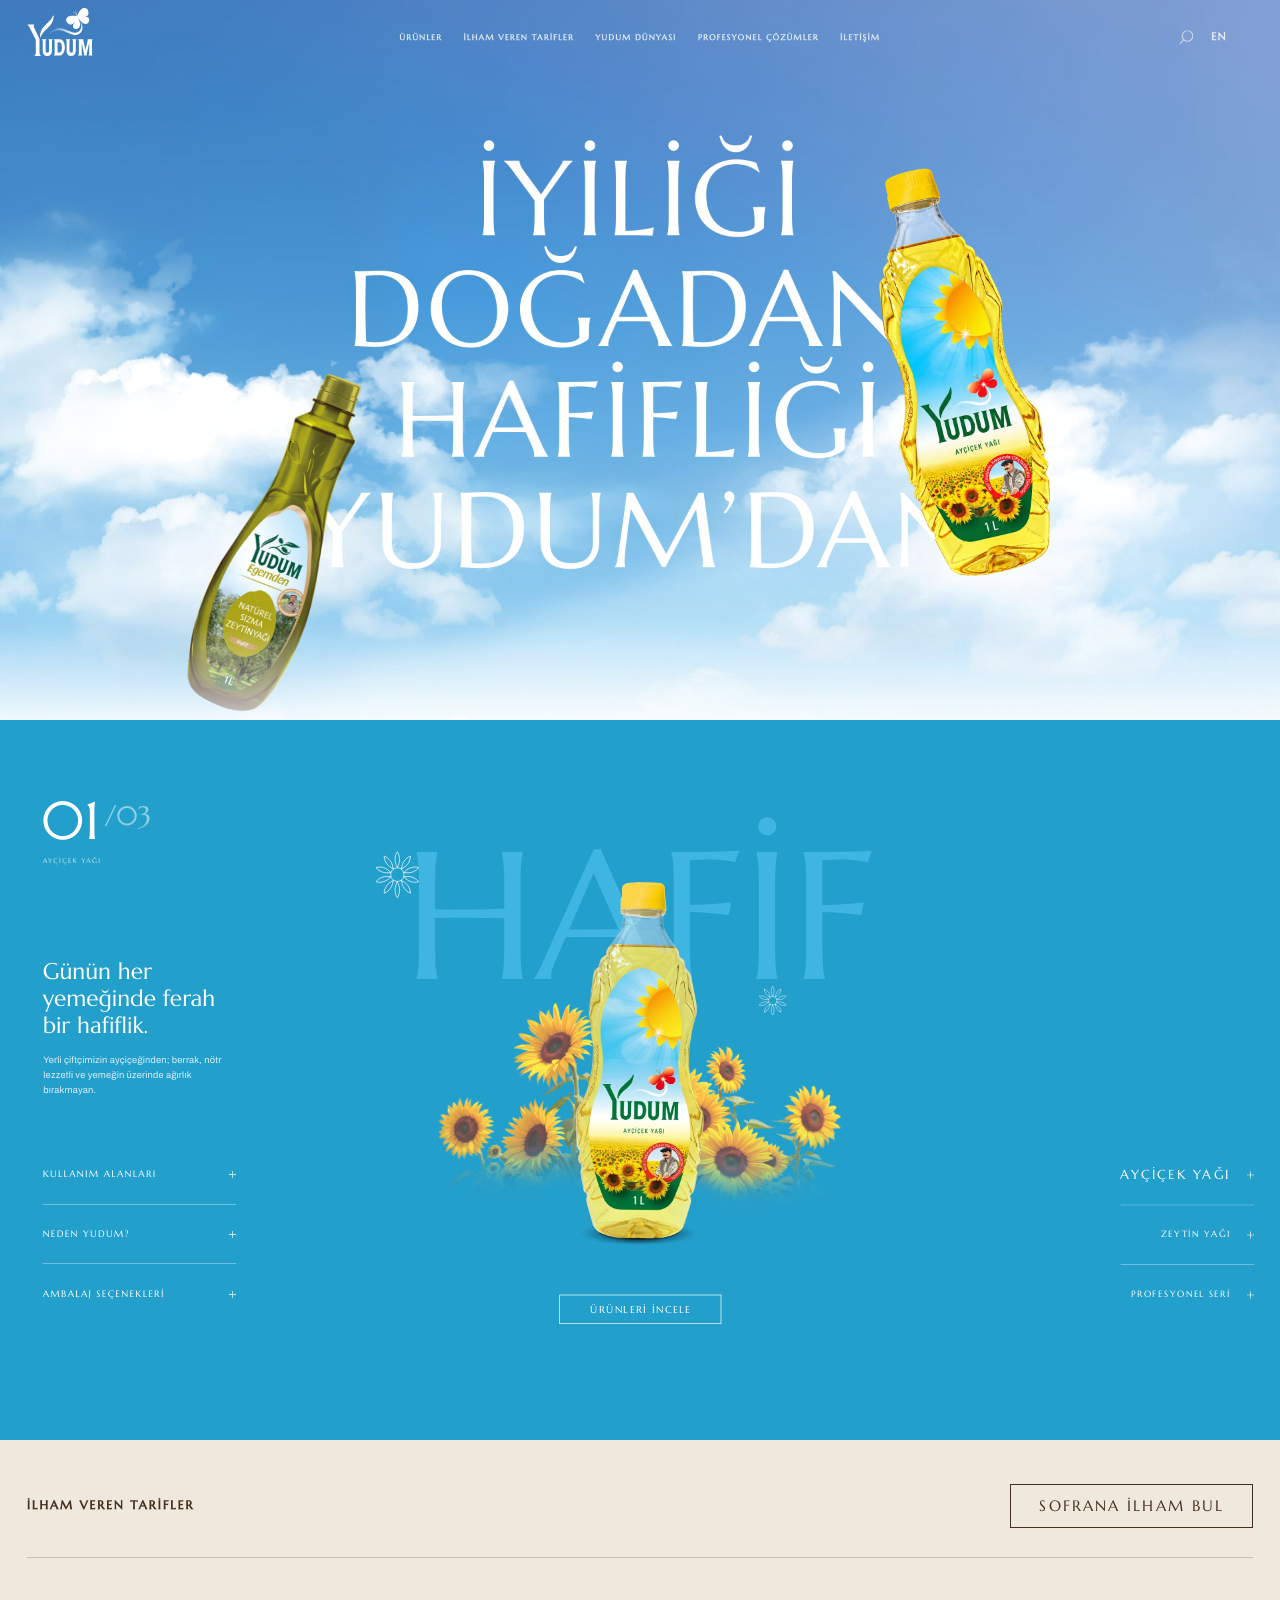
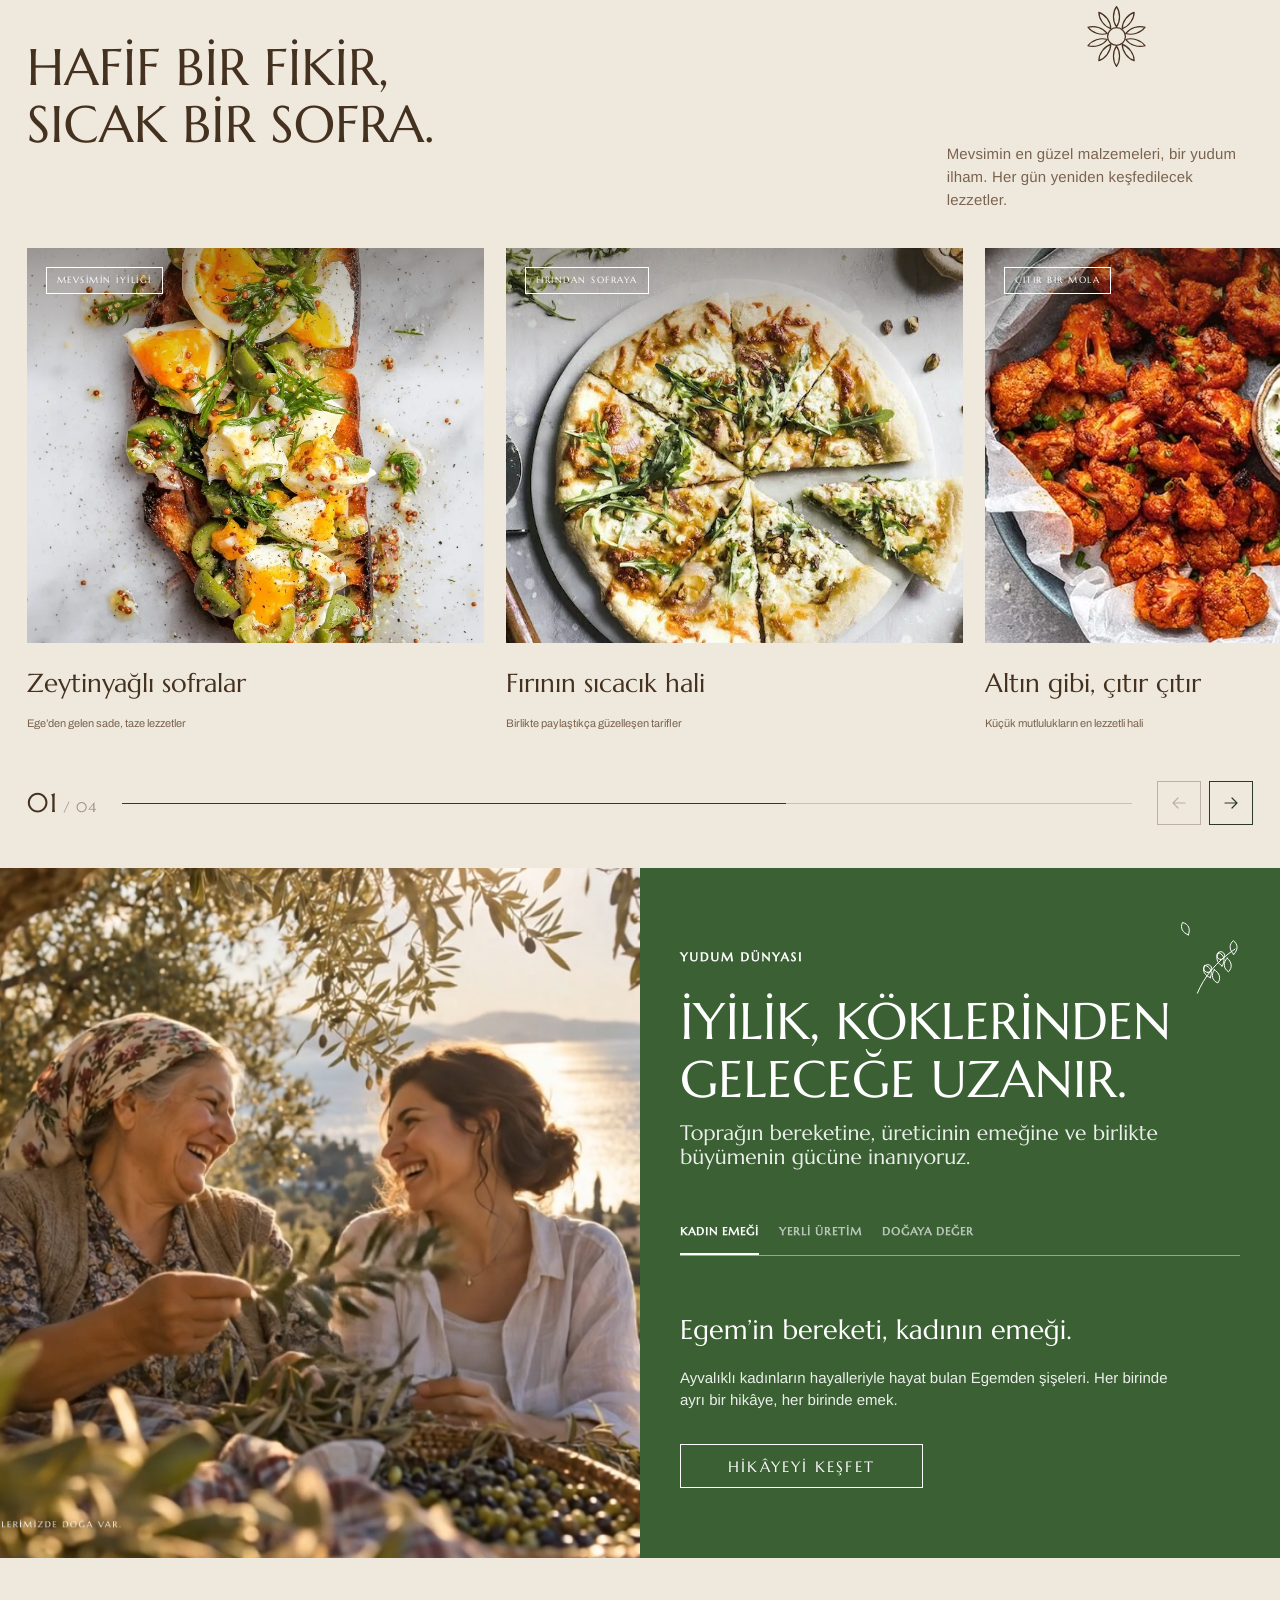
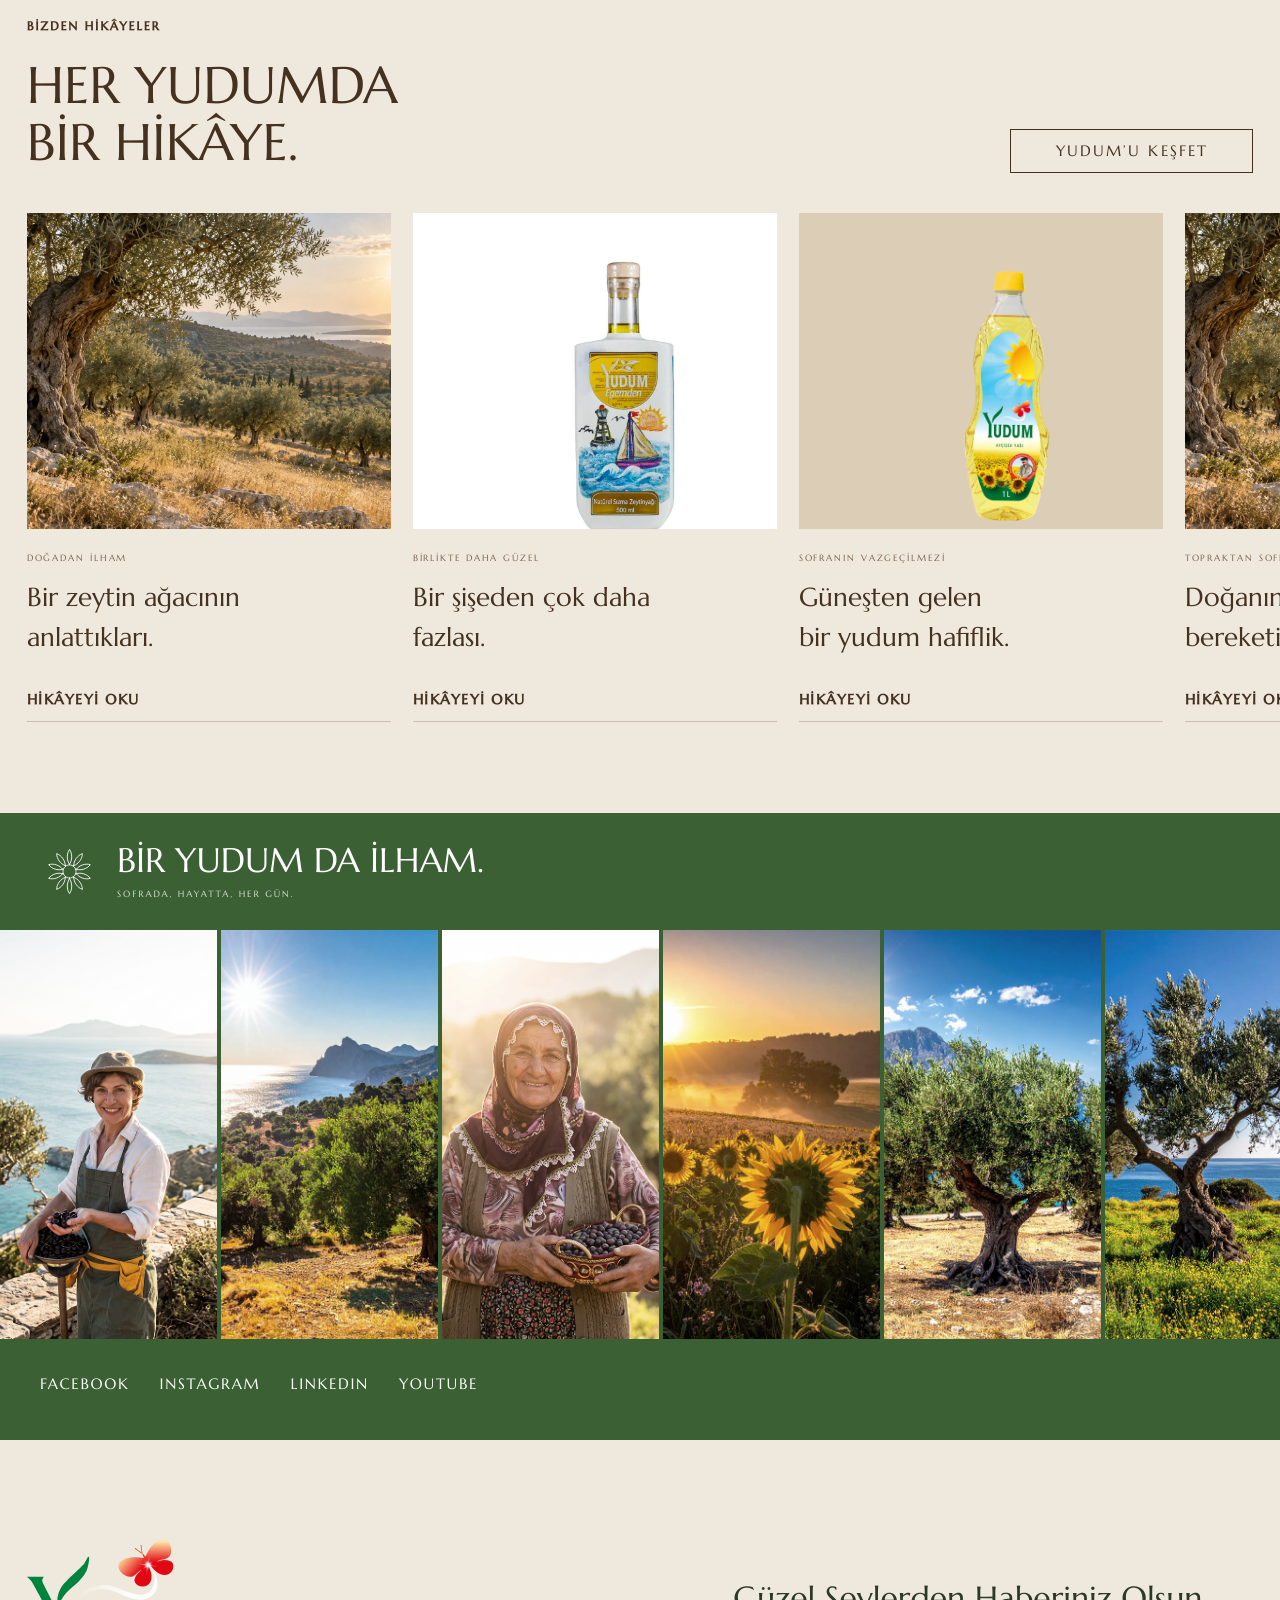
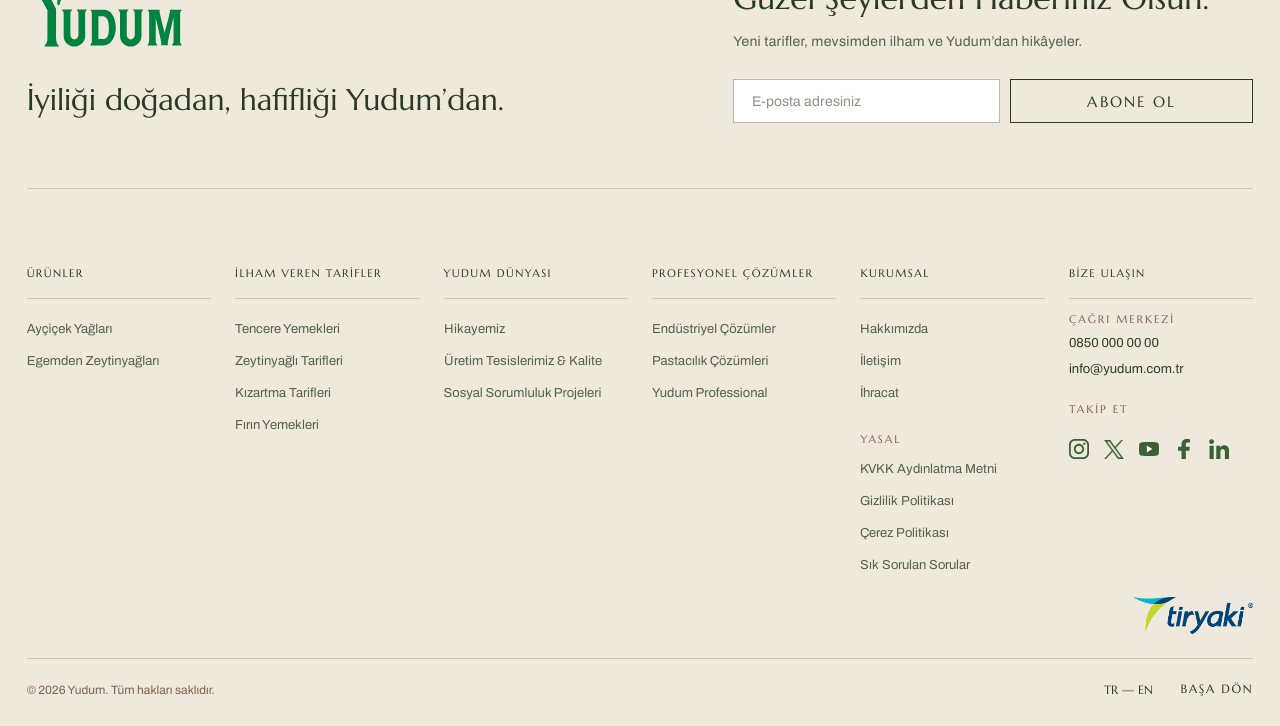
==== commit bd57e7a9: "Update homepage: hero bottles, carousel and menu motion, video, link cleanup - Hero: bottles reposit" ====
--- a/index.html
+++ b/index.html
@@ -117,10 +117,10 @@
   /* ══ ① HERO — Figma 5:2 ═════════════════════════════ */
   .hero{--h:1080;background:var(--sky)}
   .lay{position:absolute;left:0;top:0;width:1920px;height:1080px;will-change:transform}
-  .hero__sky{left:0;top:-139px;width:1920px;height:1271px;object-fit:cover}
+  .hero__sky{left:-24px;top:-139px;width:1968px;height:1271px;object-fit:cover}
   .hero__title{left:165px;top:215px;width:1589px;text-align:center;font-size:160px;line-height:166px;letter-spacing:4.8px;color:#fff;text-transform:uppercase}
-  .hero__olive{left:624px;top:680px;width:256px;height:507px}
-  .hero__sun{left:1026.74px;top:404.08px;width:234px;height:604.339px;transform:rotate(-3.79deg)}
+  .hero__olive{left:283px;top:560px;width:256px;height:507px;transform:rotate(3deg)}
+  .hero__sun{left:1326px;top:250px;width:234px;height:604.339px;transform:rotate(-5.5deg)}
   .hero__sun img{position:absolute;left:0;top:0;width:237.654px;height:613.775px}
   .hero__clouds{left:-127px;top:304px;width:2112px;height:739.2px}
   .hero__fade{left:0;top:934px;width:1920px;height:191px;background:linear-gradient(to bottom,rgba(247,246,241,0),#fff)}
@@ -268,7 +268,7 @@
   .y-social-heading .y-kicker{margin-top:6px;font-size:9px;color:var(--muted)}
   .y-social-mark{width:38px;height:38px}
   .y-social-links{display:flex;align-items:center;gap:30px;font-size:11px}
-  .y-social-links a{padding:14px 0;border-bottom:1px solid transparent}
+  .y-social-links a,.y-social-links span{padding:14px 0;border-bottom:1px solid transparent}
   .y-social-links a:hover{border-color:currentColor}
   .y-footer{background:#e5e7d9;padding:55px var(--pad) 24px}
   .y-footer-top{display:grid;grid-template-columns:1.4fr 1fr 1fr 1fr;gap:45px;padding-bottom:52px}
@@ -544,7 +544,7 @@
 .y-footer nav button,.y-footer nav a{font:inherit;text-align:left}
 .y-footer-label{font:400 11px/14px var(--mar);letter-spacing:1.9px;color:#7a6450;margin:24px 0 6px}
 .y-footer-contact{position:relative;font:400 15px/20px var(--sans);padding-bottom:64px}.y-footer-contact>h3+.y-footer-label{margin-top:0}.y-footer-contact>a{display:block;margin-top:6px}
-.y-footer-social{display:flex;align-items:center;gap:30px;margin-top:22px}.y-footer-social a{display:flex;width:20px;height:20px;align-items:center;justify-content:center}.y-footer-social img{width:100%;height:100%;object-fit:contain}
+.y-footer-social{display:flex;align-items:center;gap:30px;margin-top:22px}.y-footer-social a,.y-footer-social span{display:flex;width:20px;height:20px;align-items:center;justify-content:center}.y-footer-social img{width:100%;height:100%;object-fit:contain}
 .y-tiryaki{position:absolute;bottom:24px;right:0;width:120px;height:37px;object-fit:contain}
 .y-footer-base{height:68px;padding:22px 0 28px;border-top:1px solid var(--line);font:400 12px/18px var(--sans);color:#7a6450}.y-footer-base>div{display:flex;gap:28px;font:400 12px/18px var(--mar);letter-spacing:1.7px;color:#2a3a27}
 .y-dialog{background:#efe8dc;color:#45311f}.y-dialog-close{background:#efe8dc;color:#45311f;border-color:#45311f}.y-dialog-content h2{font-family:var(--custom);font-weight:400}.y-dialog :focus-visible{outline-color:#45311f}
@@ -626,8 +626,8 @@
 .y-footer nav a:hover,.y-footer nav button:hover,.y-footer-contact>a:hover,.y-footer-base a:hover,.y-footer-base button:hover,
 .y-footer nav a:focus-visible,.y-footer nav button:focus-visible,.y-footer-contact>a:focus-visible,.y-footer-base a:focus-visible,.y-footer-base button:focus-visible{color:#FF5E00;text-decoration:none}
 /* Social strip links: orange on hover, never underlined. */
-.y-social-links a{border-bottom:0;text-decoration:none;transition:color .25s ease}
-.y-social-links a:hover,.y-social-links a:focus-visible{color:#FF5E00;border-color:transparent;text-decoration:none}
+.y-social-links a,.y-social-links span{border-bottom:0;text-decoration:none;transition:color .25s ease}
+.y-social-links a:hover,.y-social-links a:focus-visible,.y-social-links span:hover{color:#FF5E00;border-color:transparent;text-decoration:none}
 
 @media(min-width:901px) and (max-width:1700px){
  .y-recipes{padding-top:44px}.y-intro{height:290px}.y-intro .y-title{top:82px}.y-intro p{top:185px;right:0}.y-intro .y-brand-flower{top:48px}
@@ -649,7 +649,7 @@
  .nav.menu-open{background:#239fcc;transform:none}.nav.menu-open .nav__links{display:flex;flex-direction:column}.nav__links a{height:auto;padding:16px 0;border-bottom:1px solid #ffffff50;font-size:14px}
  .nav .search{left:0;top:80px;width:100%;height:auto;min-height:100px;padding:24px}.search input{position:static;width:100%;font-size:18px}
  .hero{height:760px;min-height:85svh;max-height:1000px}.hero .art{width:100%;height:100%;transform:none}.hero .lay{width:100%;height:100%}
- .hero__sky{left:0;top:0;width:100%;height:100%;object-fit:cover}.hero__title{left:5%;top:150px;width:90%;font-size:clamp(48px,9vw,80px);line-height:1.06;letter-spacing:.025em}
+ .hero__sky{left:-3%;top:0;width:106%;height:100%;object-fit:cover}.hero__title{left:5%;top:150px;width:90%;font-size:clamp(48px,9vw,80px);line-height:1.06;letter-spacing:.025em}
  .hero__olive{left:27%;top:64%;width:17%;height:auto}.hero__sun{left:54%;top:41%;width:20%;height:auto;aspect-ratio:238/614}.hero__sun img{width:100%;height:100%;object-fit:contain}.hero__clouds{left:-20%;top:35%;width:140%;height:55%;object-fit:cover}.hero__fade{left:0;top:auto;bottom:0;width:100%;height:15%}
  .stage{height:auto;overflow:hidden;scroll-margin-top:80px}.stage>.art{position:relative;width:100%;height:auto;transform:none}.stage .slide{position:relative;width:100%;height:auto;min-height:0;display:none;overflow:visible;padding:42px 24px 28px}
  .stage .slide.is-active,.stage .slide.is-moving{display:grid;grid-template-columns:1fr;gap:18px}.stage .slide.is-moving{position:absolute;inset:0}
@@ -770,14 +770,14 @@
       <div class="lay" data-depth=".24" data-mouse="16" data-fade="1">
         <h1 class="a hero__title marsc">İyiliği<br />doğadan,<br />hafifliği<br />Yudum’dan</h1>
       </div>
+      <div class="lay" data-depth="-.3" data-mouse="60">
+        <img class="a hero__clouds" src="assets/images/clouds-front.webp" alt="" />
+      </div>
       <div class="lay" data-depth="-.08" data-mouse="30">
-        <img class="a hero__olive" data-rot=".006" src="assets/images/hero-olive.webp" alt="Yudum Egemden Natürel Sızma Zeytinyağı" />
+        <img class="a hero__olive" data-rot="-0.015741" data-base="3" src="assets/images/hero-olive.webp" alt="Yudum Egemden Natürel Sızma Zeytinyağı" />
       </div>
       <div class="lay" data-depth="-.2" data-mouse="46">
-        <div class="a hero__sun" data-rot="-.007" data-base="-3.79"><img src="assets/images/hero-sunflower.webp" alt="Yudum Ayçiçek Yağı" /></div>
-      </div>
-      <div class="lay" data-depth="-.3" data-mouse="60">
-        <img class="a hero__clouds" src="assets/images/clouds-front.webp" alt="" />
+        <div class="a hero__sun" data-rot="0.014352" data-base="-5.5"><img src="assets/images/hero-sunflower.webp" alt="Yudum Ayçiçek Yağı" /></div>
       </div>
       <div class="a hero__fade" aria-hidden="true"></div>
     </div>
@@ -802,7 +802,7 @@
           <p class="a idx-num mar">01<span class="idx-of">/03</span></p>
           <span class="a idx-dash"></span>
           <p class="a idx-lbl cap10">AYÇİÇEK YAĞI</p>
-          <a class="a box marsc" href="https://yudumtoptan.com/">ÜRÜNLERİ İNCELE</a>
+          <button class="a box marsc" type="button">ÜRÜNLERİ İNCELE</button>
         </div>
         <div class="prod"><img class="botany" src="assets/images/figma-imgSunflowerBck1.png" alt="" style="left:658px;top:425px;width:603px;height:322px" /><img src="assets/images/figma-imgYudumAycicekYagi1L.png" alt="Yudum Ayçiçek Yağı 1 L" style="left:863px;top:243px;width:193.4px;height:560px" /></div>
         <div class="slide__c product-copy">
@@ -826,7 +826,7 @@
           <p class="a idx-num mar">02<span class="idx-of">/03</span></p>
           <span class="a idx-dash"></span>
           <p class="a idx-lbl cap10">ZEYTİNYAĞI</p>
-          <a class="a box marsc" href="https://yudumtoptan.com/">ÜRÜNLERİ İNCELE</a>
+          <button class="a box marsc" type="button">ÜRÜNLERİ İNCELE</button>
         </div>
         <div class="prod"><img class="botany" src="assets/images/figma-imgOlivebck1.png" alt="" style="left:727px;top:307px;width:433px;height:450px" /><img src="assets/images/figma-imgYudumEgemdenNaturelSizmaZeytinyagi1L.png" alt="Yudum Egemden Natürel Sızma Zeytinyağı 1 L" style="left:873px;top:222px;width:173.1px;height:574px" /></div>
         <div class="slide__c product-copy">
@@ -850,7 +850,7 @@
           <p class="a idx-num mar">03<span class="idx-of">/03</span></p>
           <span class="a idx-dash"></span>
           <p class="a idx-lbl cap10">PROFESYONEL — VALA</p>
-          <a class="a box marsc" href="https://yudumtoptan.com/">ÜRÜNLERİ İNCELE</a>
+          <button class="a box marsc" type="button">ÜRÜNLERİ İNCELE</button>
         </div>
         <div class="prod"><img src="assets/images/stage-vala.webp" alt="Vala Pastacılık bitkisel margarin kolisi" style="left:711.4px;top:418px;width:497.2px;height:364px;filter:drop-shadow(0 36px 40px rgba(0,0,0,.28))" /></div>
         <div class="slide__c product-copy">
@@ -912,7 +912,7 @@
   <section class="y-section y-social" id="sosyal" aria-label="Sosyal medya">
     <div class="y-social-heading"><img class="y-social-mark" src="assets/images/current-imgAycicegiCizimi1.svg" alt=""><div><p>Bir yudum da ilham.</p><div class="y-kicker">SOFRADA, HAYATTA, HER GÜN.</div></div></div>
     <div class="y-social-gallery" aria-label="Sosyal medya görselleri" tabindex="0"><div><img src="assets/images/Firefly_Gemini%20Flash_a%20lady%20from%20Aegean%20part%20with%20aegean%20sea%20at%20the%20background%20581561.png" alt="Ege kıyısında zeytin toplayan gülümseyen kadın" style="object-position:52% center" loading="lazy" draggable="false"></div><div><img src="assets/images/Firefly_olive%20trees%20on%20a%20bright%20day%20at%20the%20mediterrenean%20516092.jpg" alt="Denize bakan yamaçta zeytin ağaçları" style="object-position:62% center" loading="lazy" draggable="false"></div><div><img src="assets/images/Firefly_Gemini-Flash_a-turkish-villager-lady-from-Aegean-part-80386.jpg" alt="Zeytinlikte elinde zeytin sepetiyle köylü kadın" style="object-position:70% center" loading="lazy" draggable="false"></div><div><img src="assets/images/Firefly_sun%20flower%20field%20396011.jpg" alt="Gün batımında ayçiçeği tarlası" style="object-position:70% center" loading="lazy" draggable="false"></div><div><img src="assets/images/Firefly_olive%20trees%20on%20a%20bright%20day%20at%20the%20mediterrenean%20662714.jpg" alt="Mavi gökyüzü altında yaşlı zeytin ağacı" style="object-position:52% center" loading="lazy" draggable="false"></div><div><img src="assets/images/Firefly_olive%20trees%20on%20a%20bright%20day%20at%20the%20mediterrenean%20899736.jpg" alt="Deniz kenarında yeşil çayırda zeytin ağaçları" style="object-position:80% center" loading="lazy" draggable="false"></div></div>
-    <div class="y-social-links" lang="en"><a href="https://www.facebook.com/YudumYag/" target="_blank" rel="noopener noreferrer">Facebook</a><a href="https://www.instagram.com/yudumyag/" target="_blank" rel="noopener noreferrer">Instagram</a><a href="https://www.linkedin.com/company/yudum/" target="_blank" rel="noopener noreferrer">LinkedIn</a><a href="https://www.youtube.com/@YudumYag" target="_blank" rel="noopener noreferrer">YouTube</a></div>
+    <div class="y-social-links" lang="en"><span>Facebook</span><span>Instagram</span><span>LinkedIn</span><span>YouTube</span></div>
   </section>
 </main>
 <footer class="y-footer" id="iletisim">
@@ -923,10 +923,10 @@
   <div class="y-sitemap">
     <nav aria-label="Alt menü ürünler"><h3>ÜRÜNLER</h3><ul><li><a href="#urunler" data-go="0">Ayçiçek Yağları</a></li><li><a href="#urunler" data-go="1">Egemden Zeytinyağları</a></li></ul></nav>
     <nav aria-label="Alt menü tarifler"><h3>İLHAM VEREN TARİFLER</h3><ul><li><button data-detail="pot">Tencere Yemekleri</button></li><li><button data-detail="olive">Zeytinyağlı Tarifleri</button></li><li><button data-detail="crisp">Kızartma Tarifleri</button></li><li><button data-detail="oven">Fırın Yemekleri</button></li></ul></nav>
-    <nav aria-label="Alt menü Yudum dünyası"><h3>YUDUM DÜNYASI</h3><ul><li><button data-detail="journal">Hikayemiz</button></li><li><a href="https://yudumtoptan.com/" target="_blank" rel="noopener noreferrer">Üretim Tesislerimiz &amp; Kalite</a></li><li><a href="#iyilik">Sosyal Sorumluluk Projeleri</a></li></ul></nav>
+    <nav aria-label="Alt menü Yudum dünyası"><h3>YUDUM DÜNYASI</h3><ul><li><button data-detail="journal">Hikayemiz</button></li><li><button type="button">Üretim Tesislerimiz &amp; Kalite</button></li><li><a href="#iyilik">Sosyal Sorumluluk Projeleri</a></li></ul></nav>
     <nav aria-label="Alt menü profesyonel"><h3>PROFESYONEL ÇÖZÜMLER</h3><ul><li><a href="#urunler" data-go="2">Endüstriyel Çözümler</a></li><li><a href="#urunler" data-go="2">Pastacılık Çözümleri</a></li><li><a href="#urunler" data-go="2">Yudum Professional</a></li></ul></nav>
-    <nav aria-label="Alt menü kurumsal"><h3>KURUMSAL</h3><ul><li><button data-detail="journal">Hakkımızda</button></li><li><button data-detail="contact">İletişim</button></li><li><button data-detail="contact">İhracat</button></li></ul><p class="y-footer-label">YASAL</p><ul><li><a href="https://yudumtoptan.com/" target="_blank" rel="noopener noreferrer">KVKK Aydınlatma Metni</a></li><li><a href="https://yudumtoptan.com/" target="_blank" rel="noopener noreferrer">Gizlilik Politikası</a></li><li><a href="https://yudumtoptan.com/" target="_blank" rel="noopener noreferrer">Çerez Politikası</a></li><li><button data-detail="contact">Sık Sorulan Sorular</button></li></ul></nav>
-    <nav class="y-footer-contact" aria-label="Alt menü iletişim"><h3>BİZE ULAŞIN</h3><p class="y-footer-label">ÇAĞRI MERKEZİ</p><p>0850 000 00 00</p><a href="mailto:info@yudum.com.tr">info@yudum.com.tr</a><p class="y-footer-label y-follow-label">TAKİP ET</p><div class="y-footer-social"><a href="https://www.instagram.com/yudumyag/" aria-label="Instagram"><img src="assets/images/current-imgGroup.svg" alt=""></a><a href="https://x.com/YudumYag" aria-label="X"><img src="assets/images/current-imgFrame2.svg" alt=""></a><a href="https://www.youtube.com/@YudumYag" aria-label="YouTube"><img src="assets/images/current-imgGroup1.svg" alt=""></a><a href="https://www.facebook.com/YudumYag/" aria-label="Facebook"><img src="assets/images/current-imgFrame3.svg" alt=""></a><a href="https://www.linkedin.com/company/yudum/" aria-label="LinkedIn"><img src="assets/images/current-imgGroup2.svg" alt=""></a></div><img class="y-tiryaki" src="assets/images/current-imgTiryakiLogoVectorSvg1.png" alt="Tiryaki"></nav>
+    <nav aria-label="Alt menü kurumsal"><h3>KURUMSAL</h3><ul><li><button data-detail="journal">Hakkımızda</button></li><li><button data-detail="contact">İletişim</button></li><li><button data-detail="contact">İhracat</button></li></ul><p class="y-footer-label">YASAL</p><ul><li><button type="button">KVKK Aydınlatma Metni</button></li><li><button type="button">Gizlilik Politikası</button></li><li><button type="button">Çerez Politikası</button></li><li><button data-detail="contact">Sık Sorulan Sorular</button></li></ul></nav>
+    <nav class="y-footer-contact" aria-label="Alt menü iletişim"><h3>BİZE ULAŞIN</h3><p class="y-footer-label">ÇAĞRI MERKEZİ</p><p>0850 000 00 00</p><a href="mailto:info@yudum.com.tr">info@yudum.com.tr</a><p class="y-footer-label y-follow-label">TAKİP ET</p><div class="y-footer-social"><span role="img" aria-label="Instagram"><img src="assets/images/current-imgGroup.svg" alt=""></span><span role="img" aria-label="X"><img src="assets/images/current-imgFrame2.svg" alt=""></span><span role="img" aria-label="YouTube"><img src="assets/images/current-imgGroup1.svg" alt=""></span><span role="img" aria-label="Facebook"><img src="assets/images/current-imgFrame3.svg" alt=""></span><span role="img" aria-label="LinkedIn"><img src="assets/images/current-imgGroup2.svg" alt=""></span></div><img class="y-tiryaki" src="assets/images/current-imgTiryakiLogoVectorSvg1.png" alt="Tiryaki"></nav>
   </div>
   <div class="y-footer-base"><p>© 2026 Yudum. Tüm hakları saklıdır.</p><div><button class="y-language" type="button">TR — EN</button><a href="#top">BAŞA DÖN</a></div></div>
 </footer>
@@ -982,7 +982,7 @@
     var layers = [].map.call(hero.querySelectorAll('[data-depth]'), function(el){
       return {el:el, d:+el.dataset.depth, m:+(el.dataset.mouse || 0), f:!!el.dataset.fade};
     });
-    /* bottles turn gently with scroll, around their own centre; eased so it feels soft */
+    /* bottles turn with scroll around their own centre, eased: data-base = angle at top, data-rot = deg per art px over the 1080px hero (olive 3°→-14°, sunflower -5.5°→10°) */
     var spins = [].map.call(hero.querySelectorAll('[data-rot]'), function(el){
       return {el:el, r:+el.dataset.rot, b:+(el.dataset.base || 0)};
     });
@@ -998,7 +998,7 @@
       var y = Math.max(0, Math.min(scrollY / s, 1080));
       layers.forEach(function(L){
         L.el.style.transform = 'translate3d(' + (-mx * L.m).toFixed(2) + 'px,' + (y * L.d - my * L.m * .5).toFixed(2) + 'px,0)';
-        if(L.f) L.el.style.opacity = (1 - (y / 1080) * 1.1).toFixed(3);
+        if(L.f) L.el.style.opacity = Math.max(0, 1 - Math.max(0, y - 300) / 650).toFixed(3); /* title holds full opacity for the first 300px of scroll */
       });
       ry += (y - ry) * .12;
       spins.forEach(function(R){
@@ -1041,12 +1041,16 @@
       from.classList.remove('is-active'); next.classList.add('is-active'); cur = to; return;
     }
     busy = true;
+    // Clip before the slide becomes visible, or it shows unclipped for one frame.
+    var startClip = dir > 0 ? 'inset(0 0 0 100%)' : 'inset(0 100% 0 0)';
+    next.style.clipPath = startClip;
     next.classList.add('is-moving');
 
     // Colour curtain (reference: Domingo) — the next slide is revealed edge-to-edge.
+    // fill:forwards holds the open state until the class swap, so the curtain never snaps back.
     var wipe = next.animate(
-      [{clipPath: dir > 0 ? 'inset(0 0 0 100%)' : 'inset(0 100% 0 0)'}, {clipPath:'inset(0 0% 0 0%)'}],
-      {duration:DUR, easing:EASE});
+      [{clipPath: startClip}, {clipPath:'inset(0 0% 0 0%)'}],
+      {duration:DUR, easing:EASE, fill:'forwards'});
 
     // Incoming layers settle at different speeds behind the curtain edge.
     var tx = function(v){ return 'translateX(' + v + 'px)'; };
@@ -1068,6 +1072,8 @@
       from.querySelectorAll('details[open]').forEach(function(d){ d.open = false; });
       next.classList.add('is-active');
       next.classList.remove('is-moving');
+      next.style.clipPath = '';
+      try{ wipe.cancel(); }catch(e){}
       cur = to; busy = false;
       if(pending){ var p = pending; pending = null; go(p[0], p[1]); }
     };
@@ -1247,7 +1253,7 @@
     {title:'Her sofraya<br>bir yudum iyilik.',description:'Ayçiçek yağlarından Egemden natürel sızma zeytinyağlarına; günlük mutfağın hafif ve lezzetli yağları.',label:'ÜRÜNLER',cta:'TÜM ÜRÜNLER',href:'#urunler',links:[['Ayçiçek Yağları','#urunler',0],['Egemden Zeytinyağları','#urunler',1]],type:'product'},
     {title:'Bugün sofranızda<br>ne var?',description:'Mevsimin malzemeleri, bir yudum ilham. Her gün yeniden keşfedilecek lezzetler.',label:'İLHAM VEREN TARİFLER',cta:'TÜM TARİFLER',href:'#tarifler',links:[['Tencere Yemekleri','#tarifler'],['Zeytinyağlı Tarifleri','#tarifler'],['Kızartma Tarifleri','#tarifler'],['Fırın Yemekleri','#tarifler']],type:'recipe',image:'assets/images/current-figma-menu-19-287-imgGorsel.png'},
     {title:'İyilik, köklerinden<br>geleceğe uzanır.',description:'Toprağın bereketine, üreticinin emeğine ve birlikte büyümenin gücüne inanıyoruz.',label:'YUDUM DÜNYASI',cta:'YUDUM DÜNYASI',href:'#iyilik',links:[['Hikayemiz','#haberler'],['Üretim Tesislerimiz & Kalite','https://yudumtoptan.com/'],['Sosyal Sorumluluk Projeleri','#iyilik']],type:'world',image:'assets/images/current-figma-menu-20-322-imgGorsel.png'},
-    {title:'Profesyonel<br>mutfakların ustalığı.',description:'Endüstriyel üretimden pastaneye; profesyonel mutfaklar için geliştirilmiş bitkisel yağlar.',label:'PROFESYONEL ÇÖZÜMLER',cta:'YUDUMTOPTAN',href:'https://yudumtoptan.com/',links:[['Endüstriyel Çözümler','#urunler',2],['Pastacılık Çözümleri','#urunler',2],['Yudum Professional','#urunler',2]],type:'professional',image:'assets/images/current-figma-menu-20-396-imgCizimBasak.svg'}
+    {title:'Profesyonel<br>mutfakların ustalığı.',description:'Endüstriyel üretimden pastaneye; profesyonel mutfaklar için geliştirilmiş bitkisel yağlar.',label:'PROFESYONEL ÇÖZÜMLER',cta:'YUDUMTOPTAN',href:'#urunler',links:[['Endüstriyel Çözümler','#urunler',2],['Pastacılık Çözümleri','#urunler',2],['Yudum Professional','#urunler',2]],type:'professional',image:'assets/images/current-figma-menu-20-396-imgCizimBasak.svg'}
   ];
   let activeMenu=-1,closeTimer,hideTimer;
   const reducedMotion=matchMedia('(prefers-reduced-motion: reduce)');
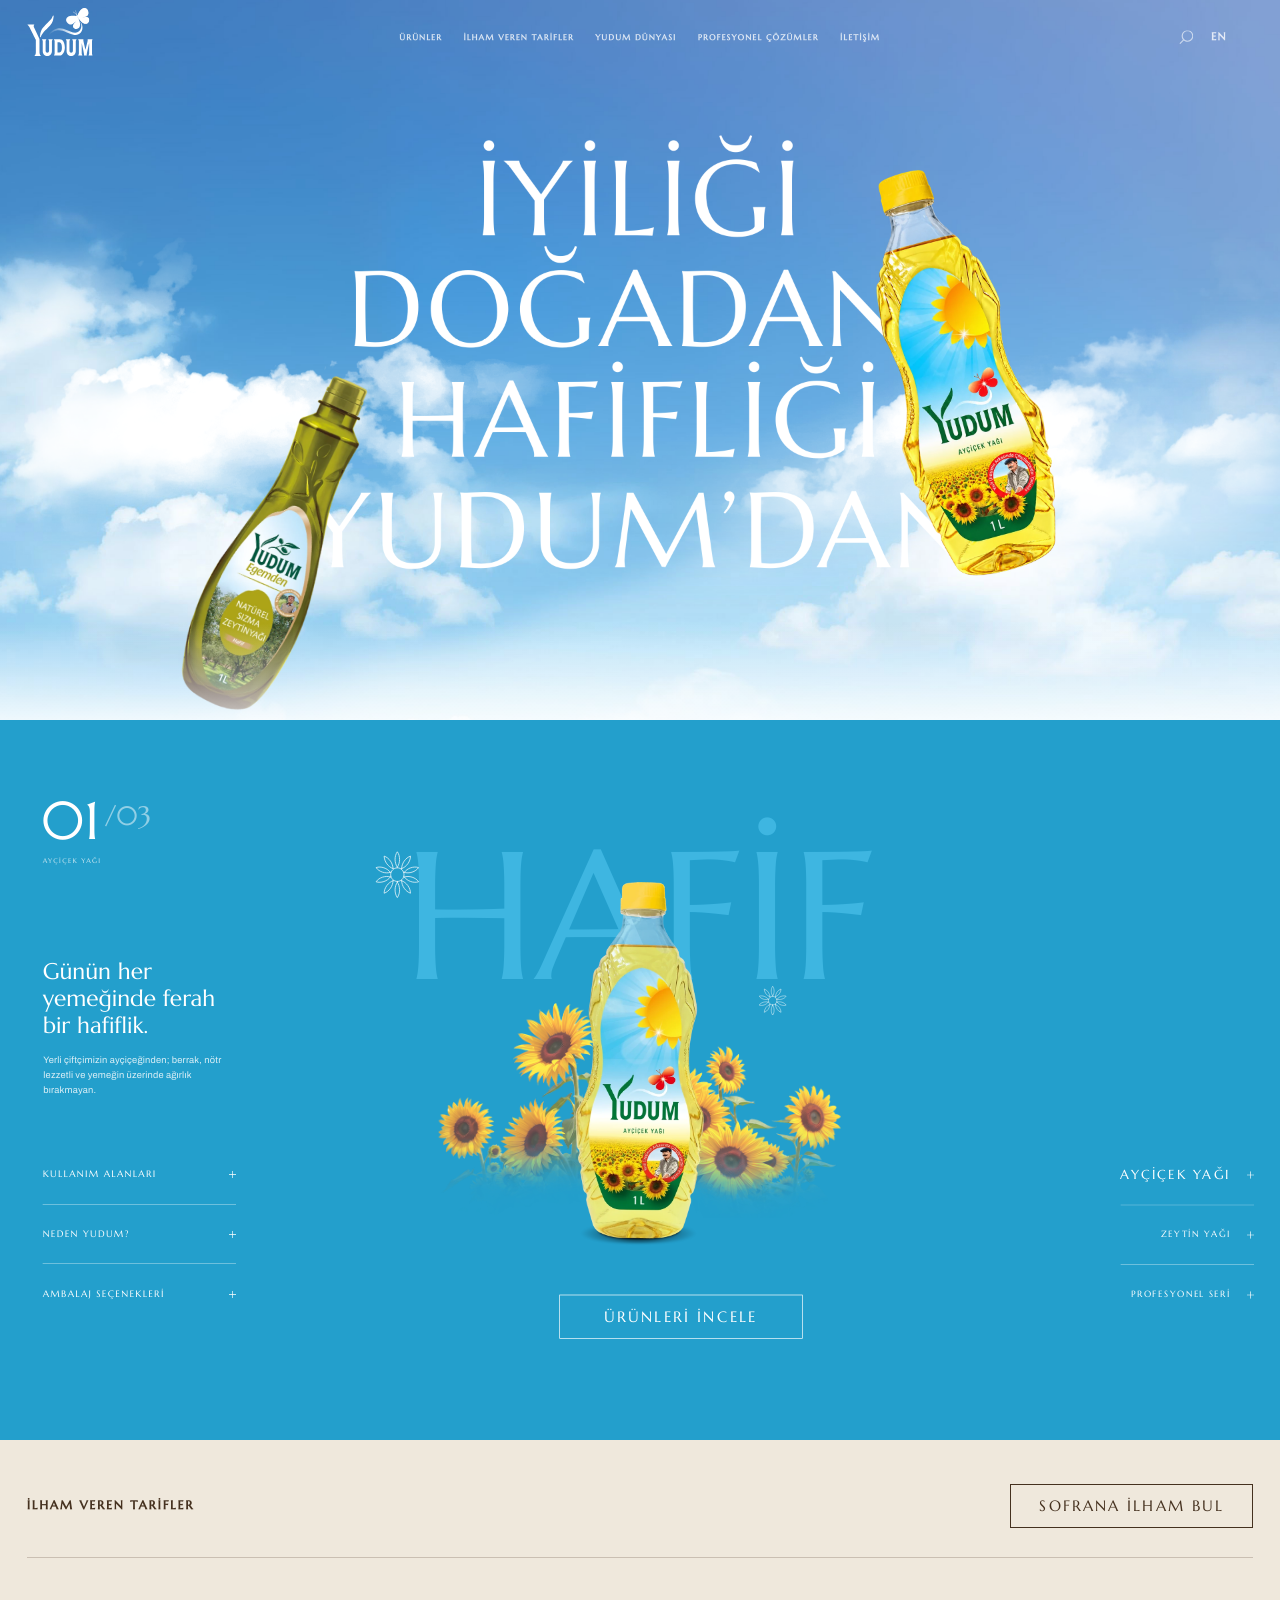
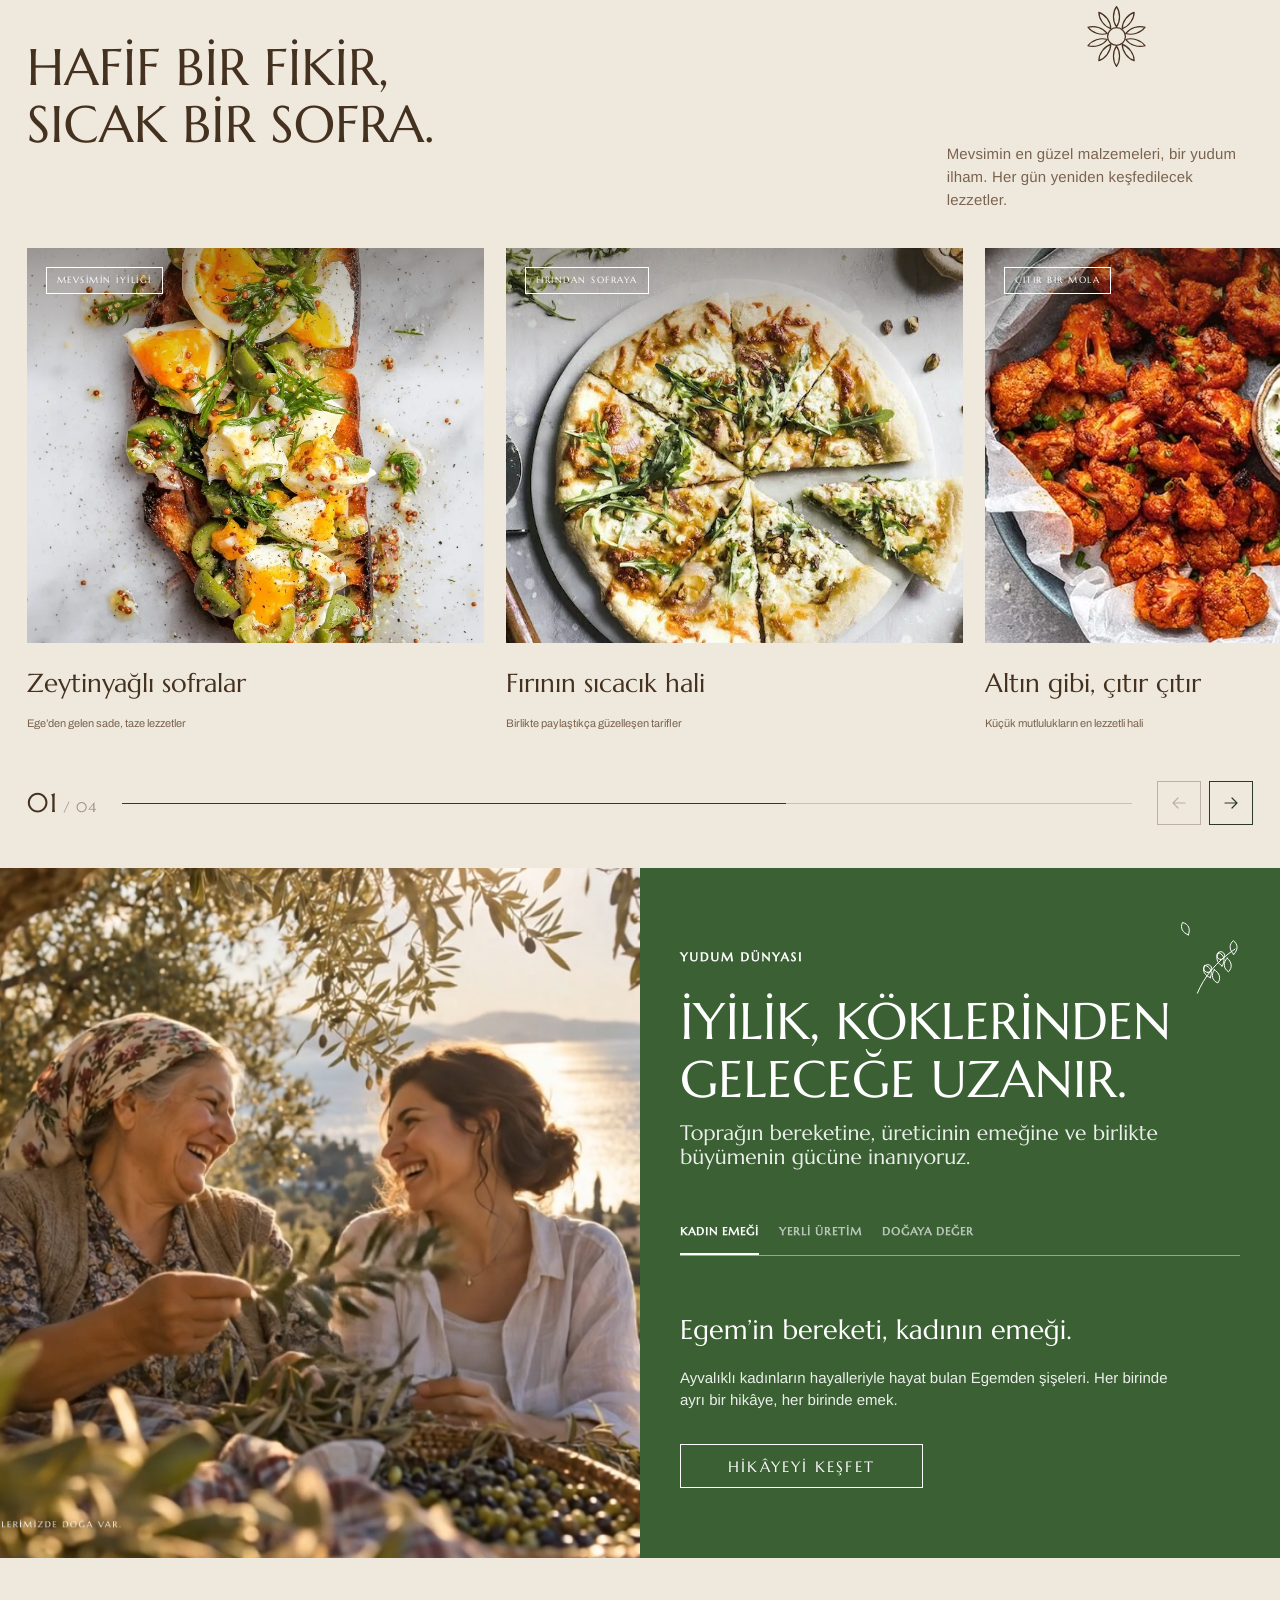
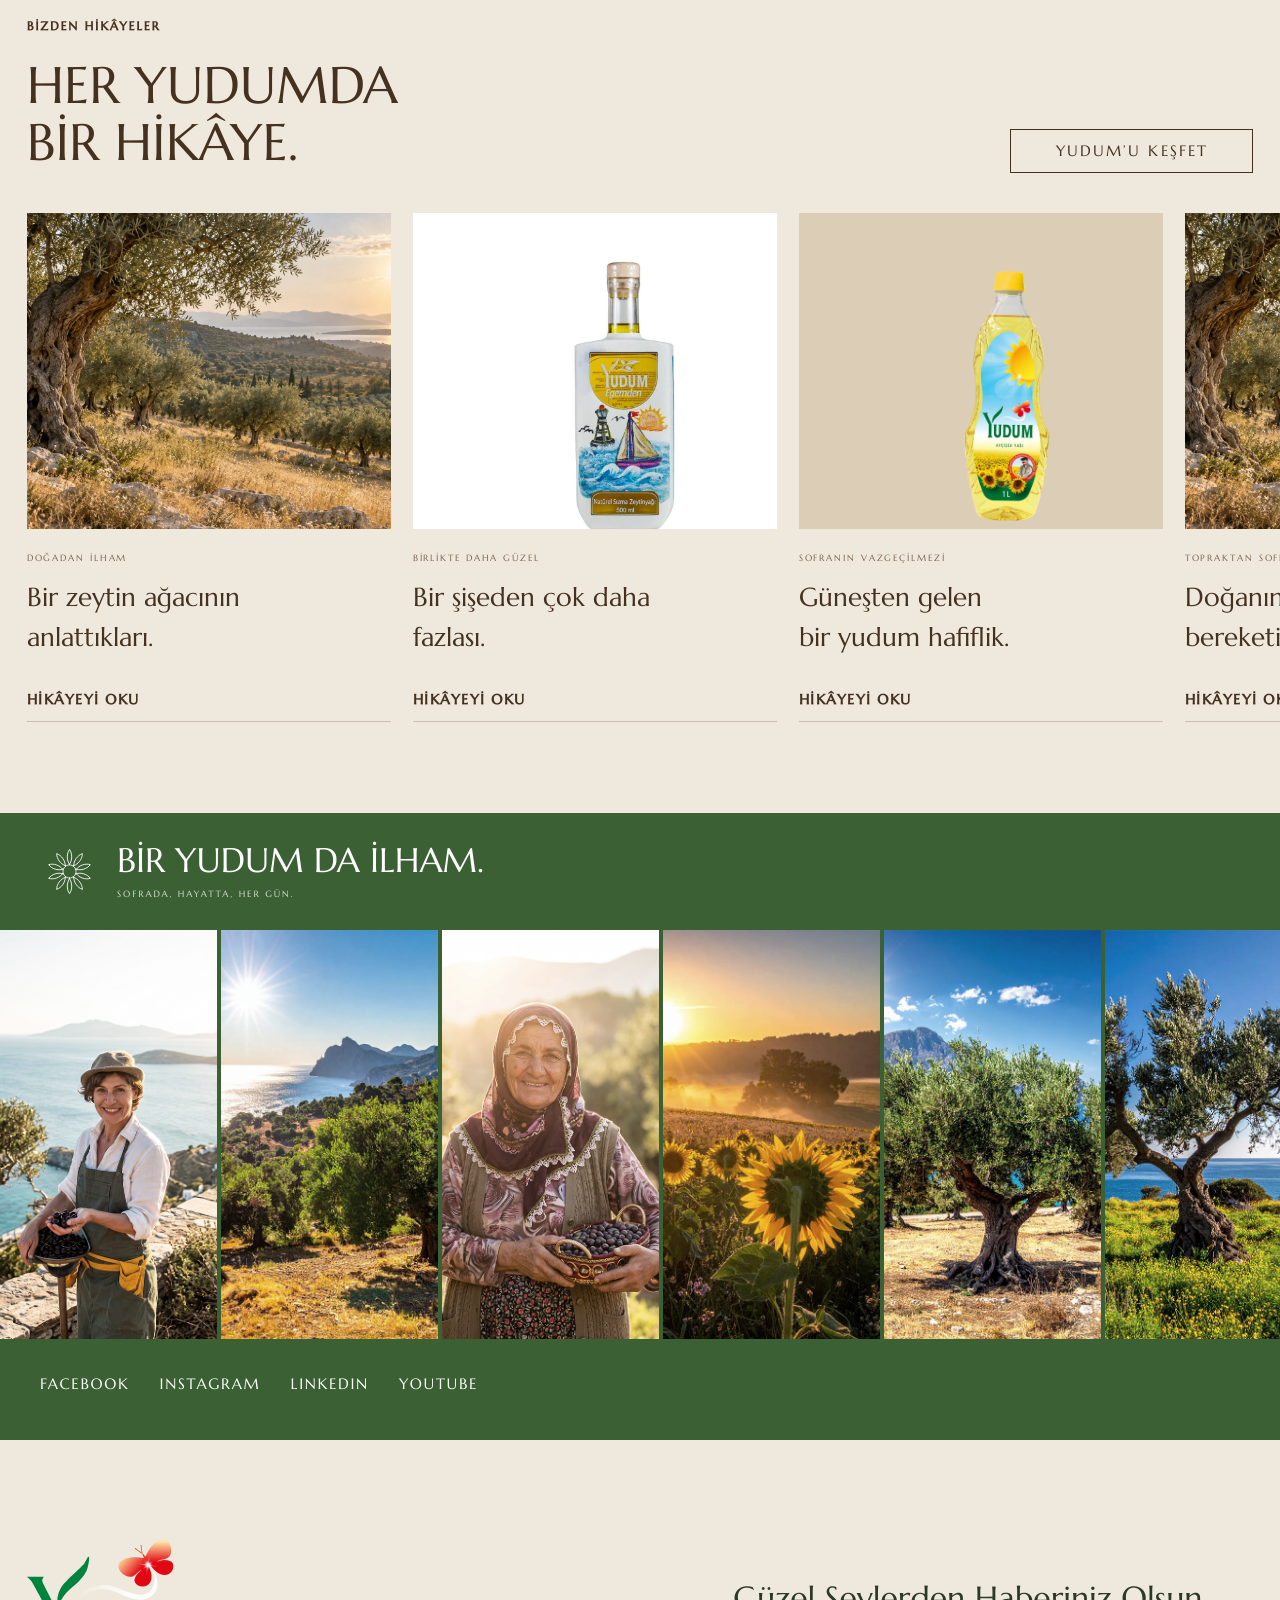
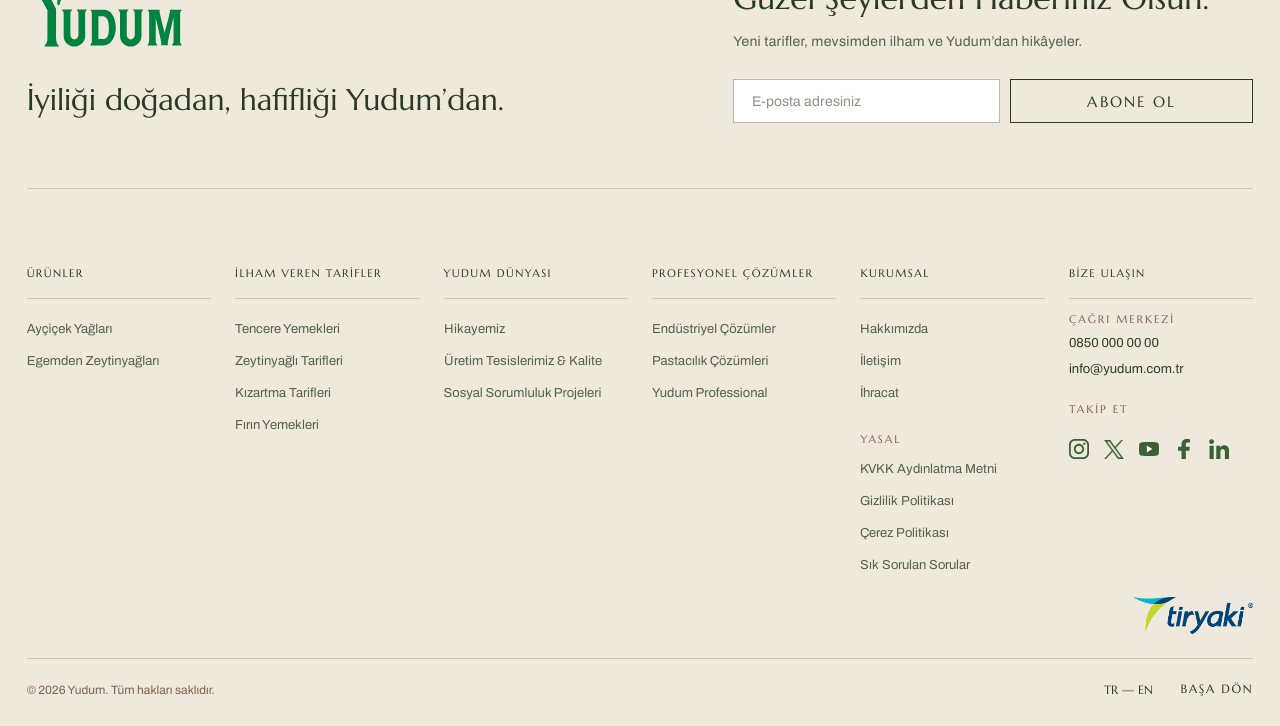
==== commit 4b04529c: "Match the stage CTA to the site button size, steady the hero parallax The product-stage button scale" ====
--- a/index.html
+++ b/index.html
@@ -602,6 +602,10 @@
 .stage .acc details>p{overflow:hidden}
 /* Yudum Dünyası: looping video in place of the landscape image. */
 .y-landscape .y-landscape-video{position:absolute;inset:0;width:100%;height:100%;object-fit:cover;object-position:center;display:block}
+/* Stage CTA must match the site's 243x44 buttons at every width: counter the artboard scale. */
+@media(min-width:901px){
+ .stage .box,#s2 .box{width:calc(243px / var(--s));height:calc(44px / var(--s));font-size:calc(15px / var(--s));letter-spacing:calc(2.1px / var(--s))}
+}
 /* Section labels (İLHAM VEREN TARİFLER, …): bold cut of the custom Marcellus. */
 .y-kicker.y-section-label,.y-topline .y-kicker.y-section-label{font-family:var(--custom);font-weight:700;font-size:12px;line-height:18px}
 /* Social gallery: continuous marquee. JS wraps the tiles in .y-social-track and repeats them. */
@@ -1007,7 +1011,12 @@
       raf = requestAnimationFrame(tick);
     };
     new IntersectionObserver(function(ent){
-      if(ent[0].isIntersecting && !running){ running = true; tick(); }
+      if(ent[0].isIntersecting && !running){
+        running = true;
+        ry = Math.max(0, Math.min(scrollY / s, 1080));   // start from the current scroll, not the stale eased value
+        mx = tx; my = ty;
+        tick();
+      }
       else if(!ent[0].isIntersecting && running){ running = false; cancelAnimationFrame(raf); }
     }).observe(hero);
   }
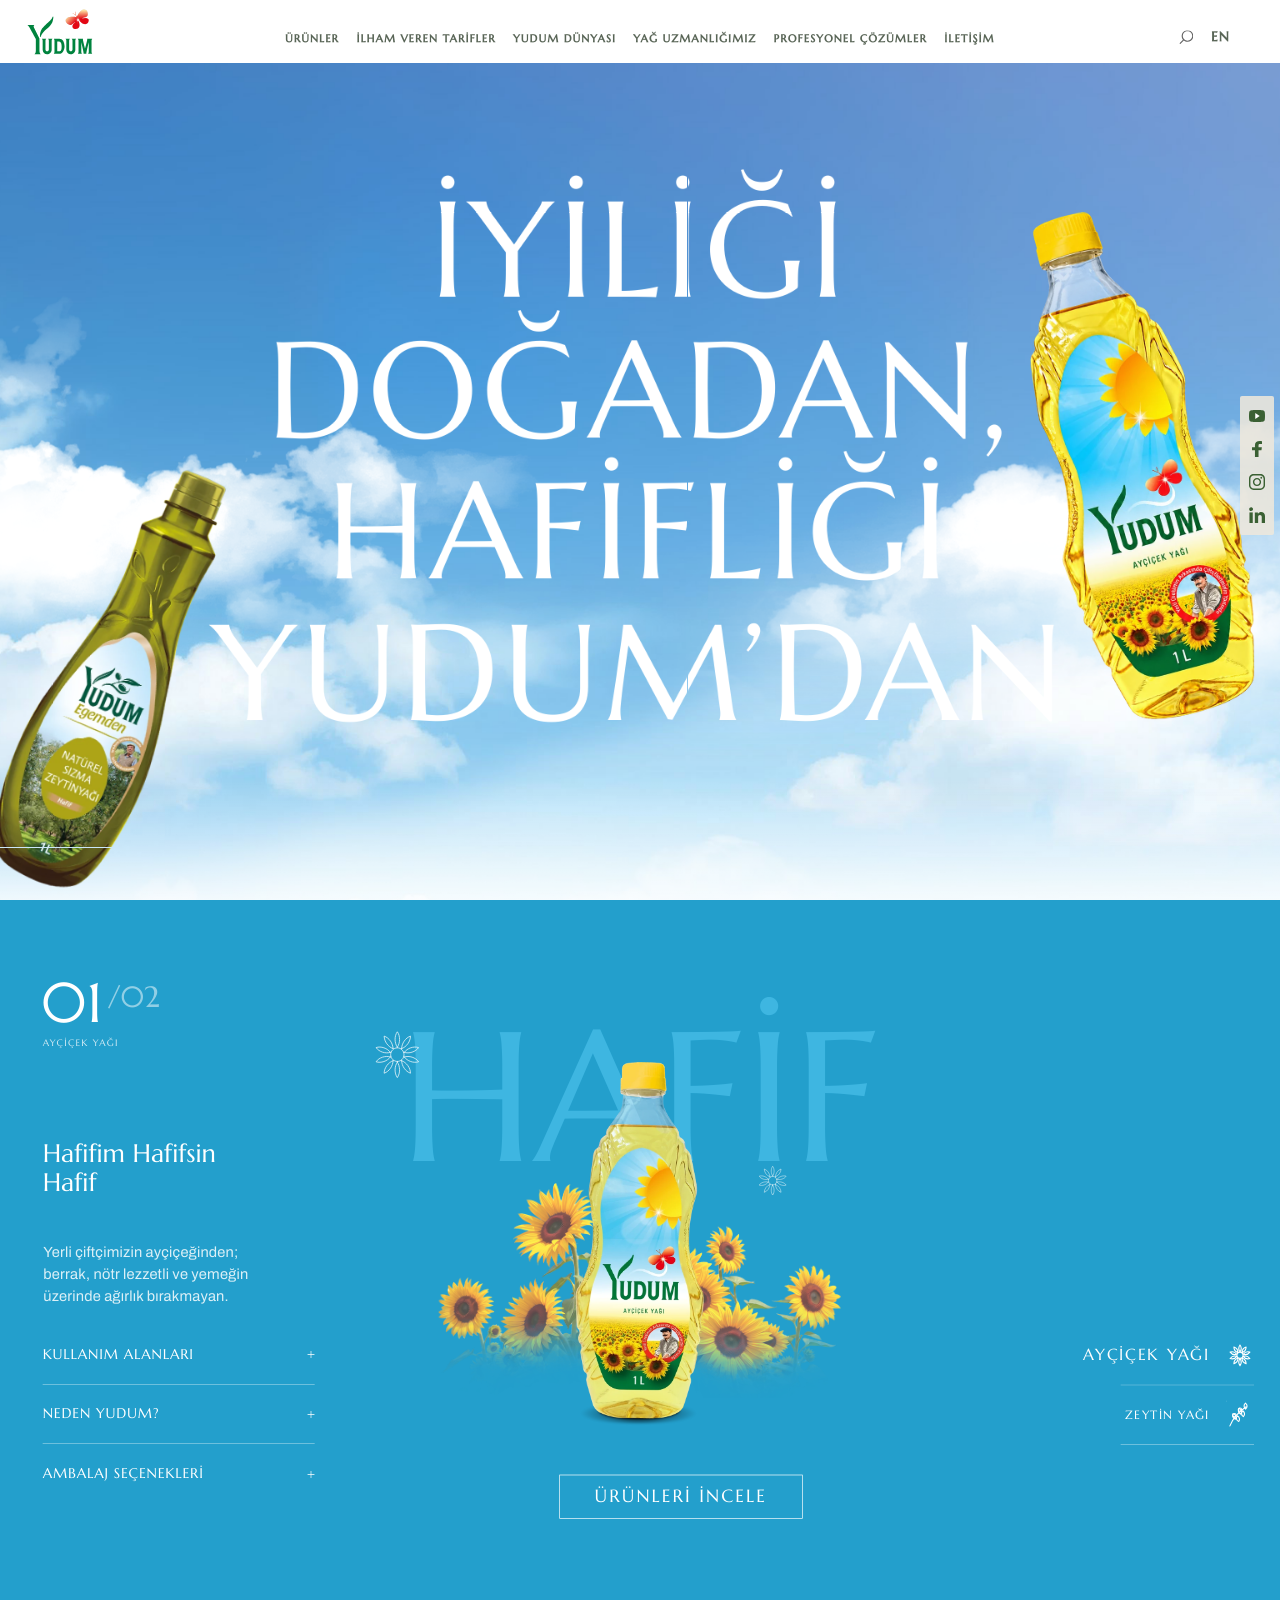
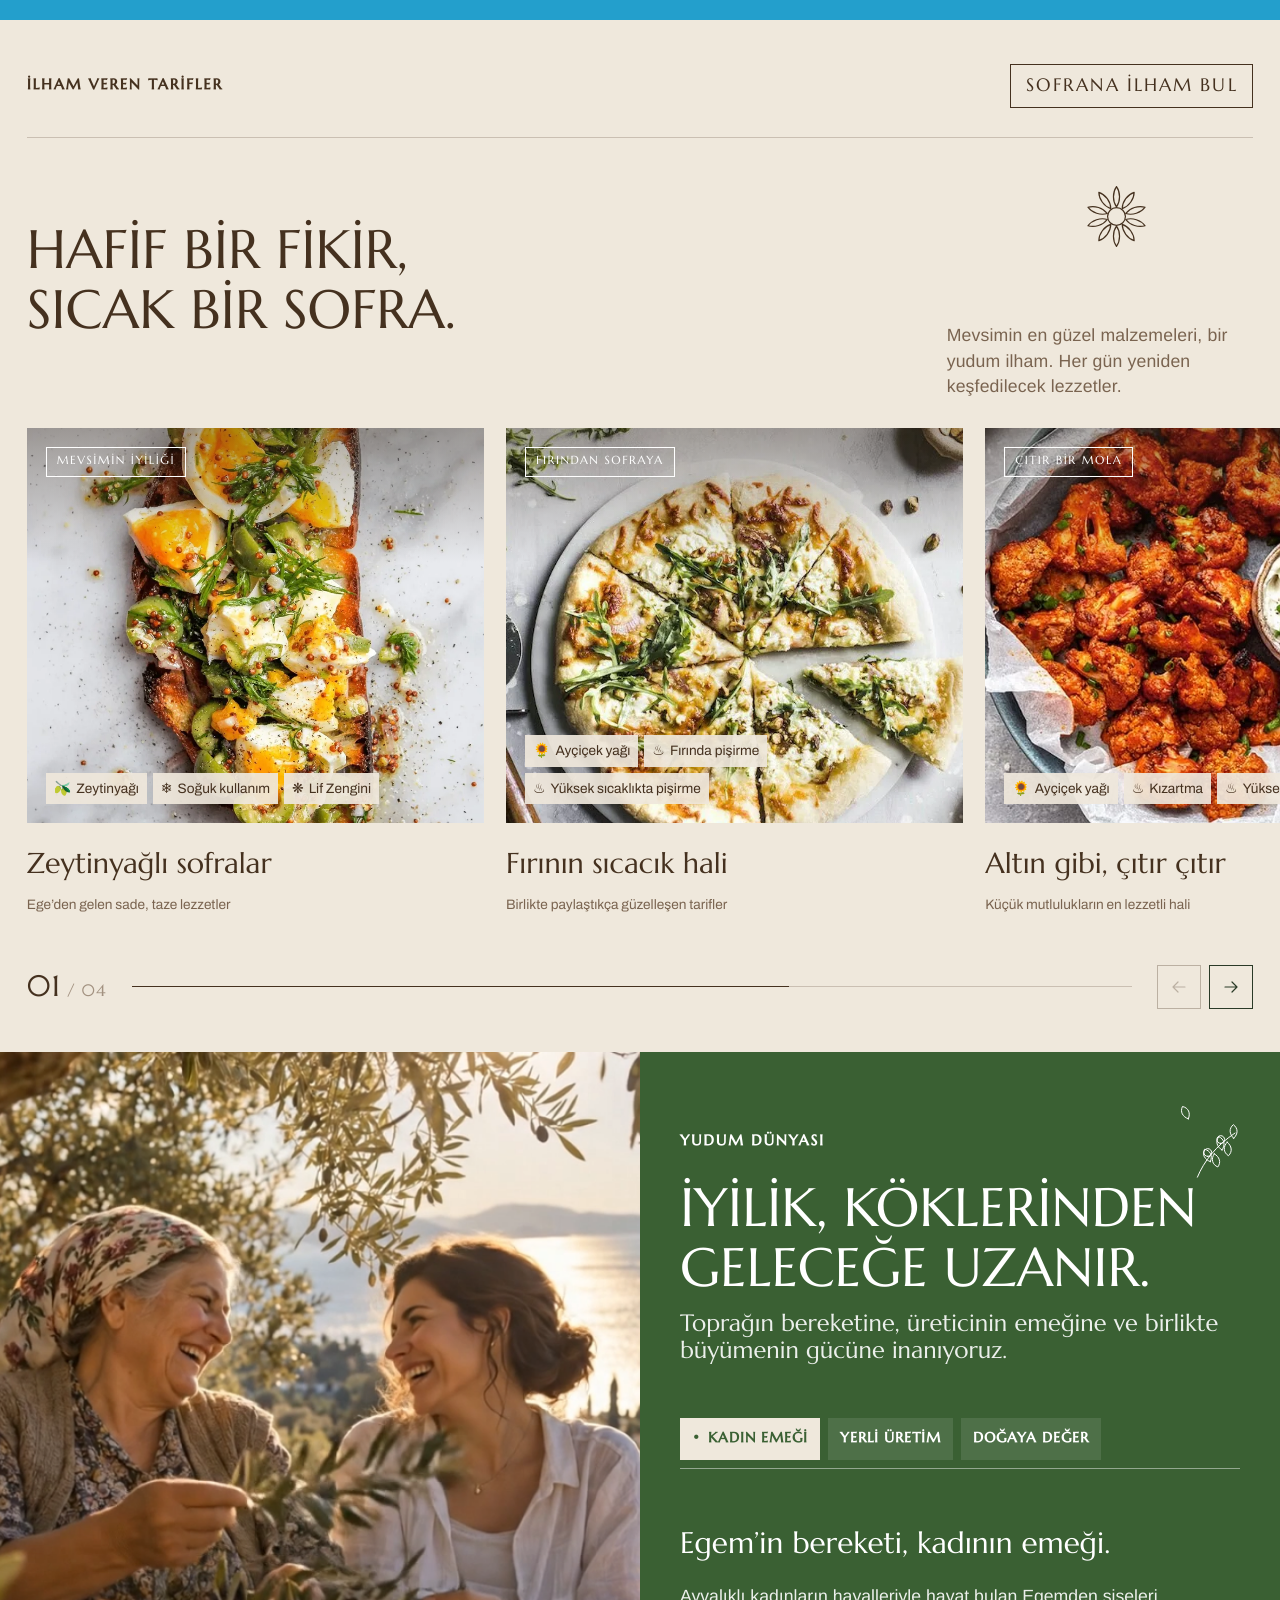
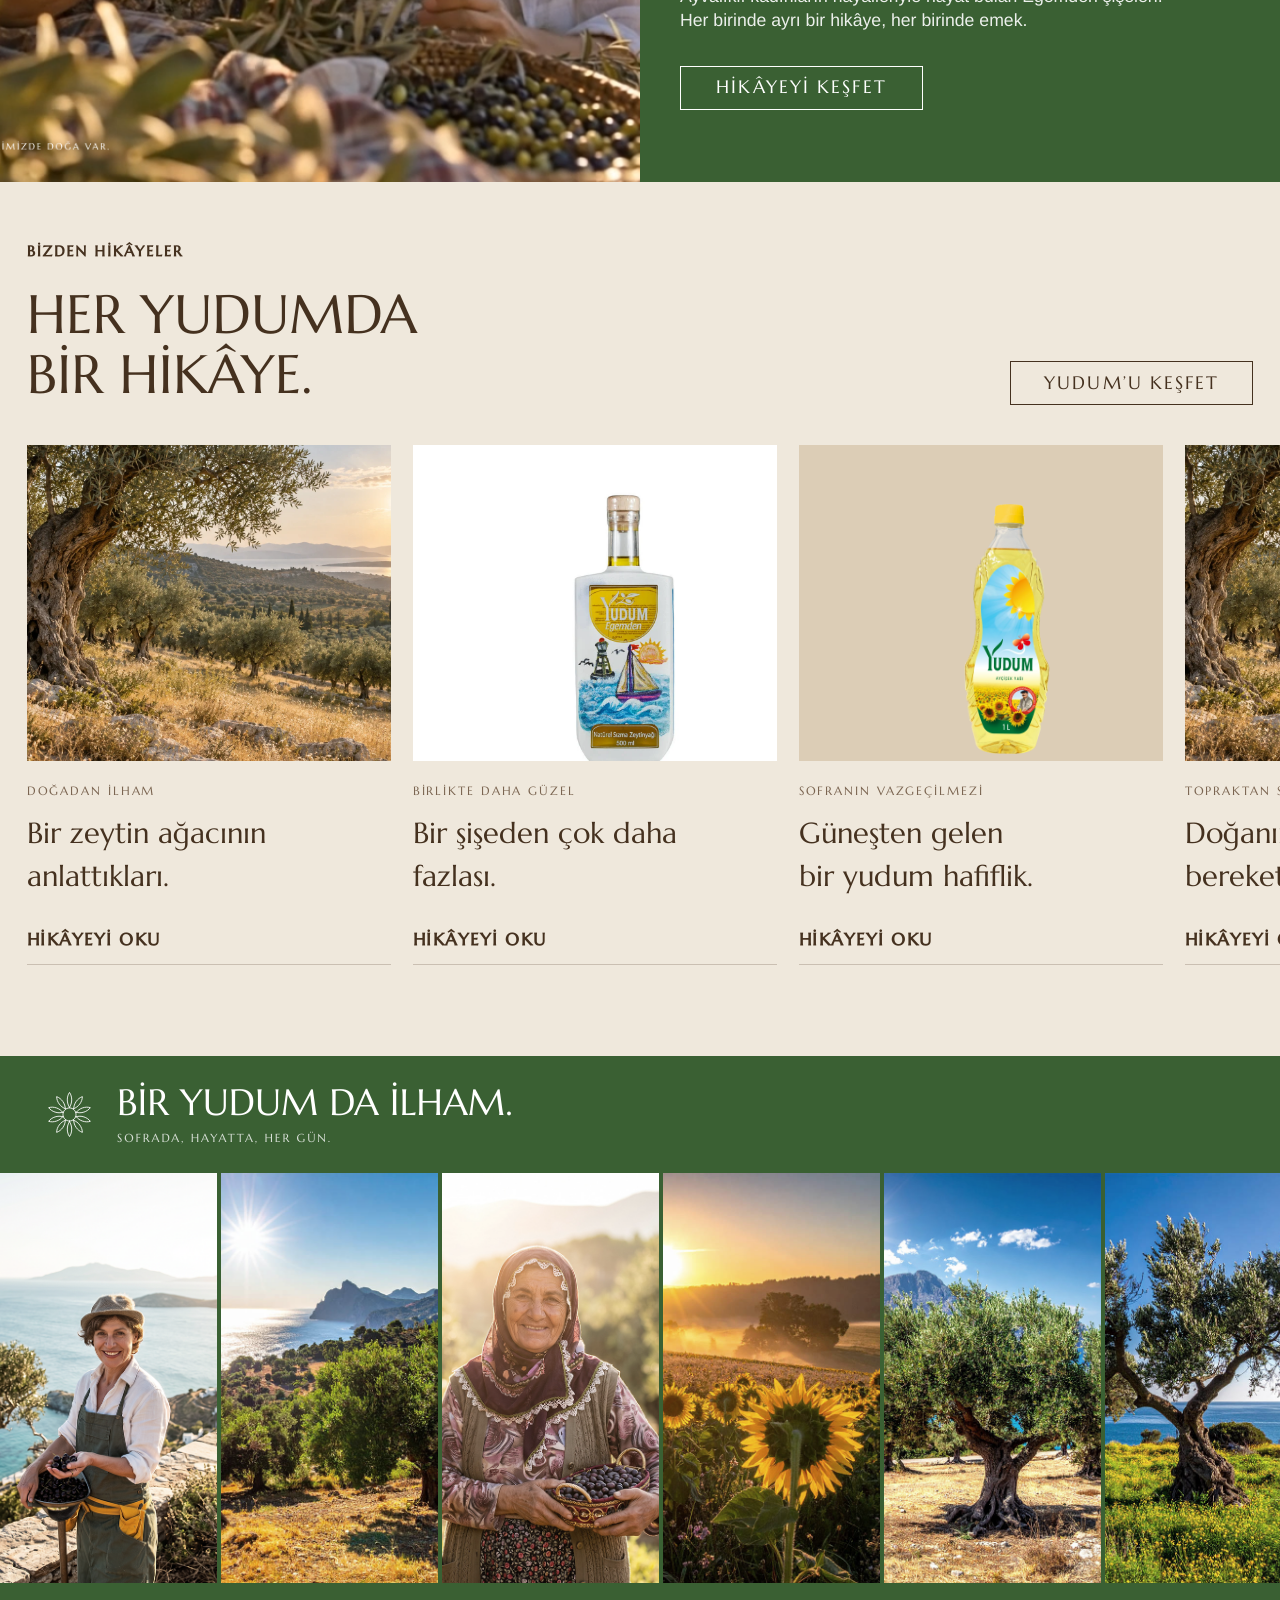
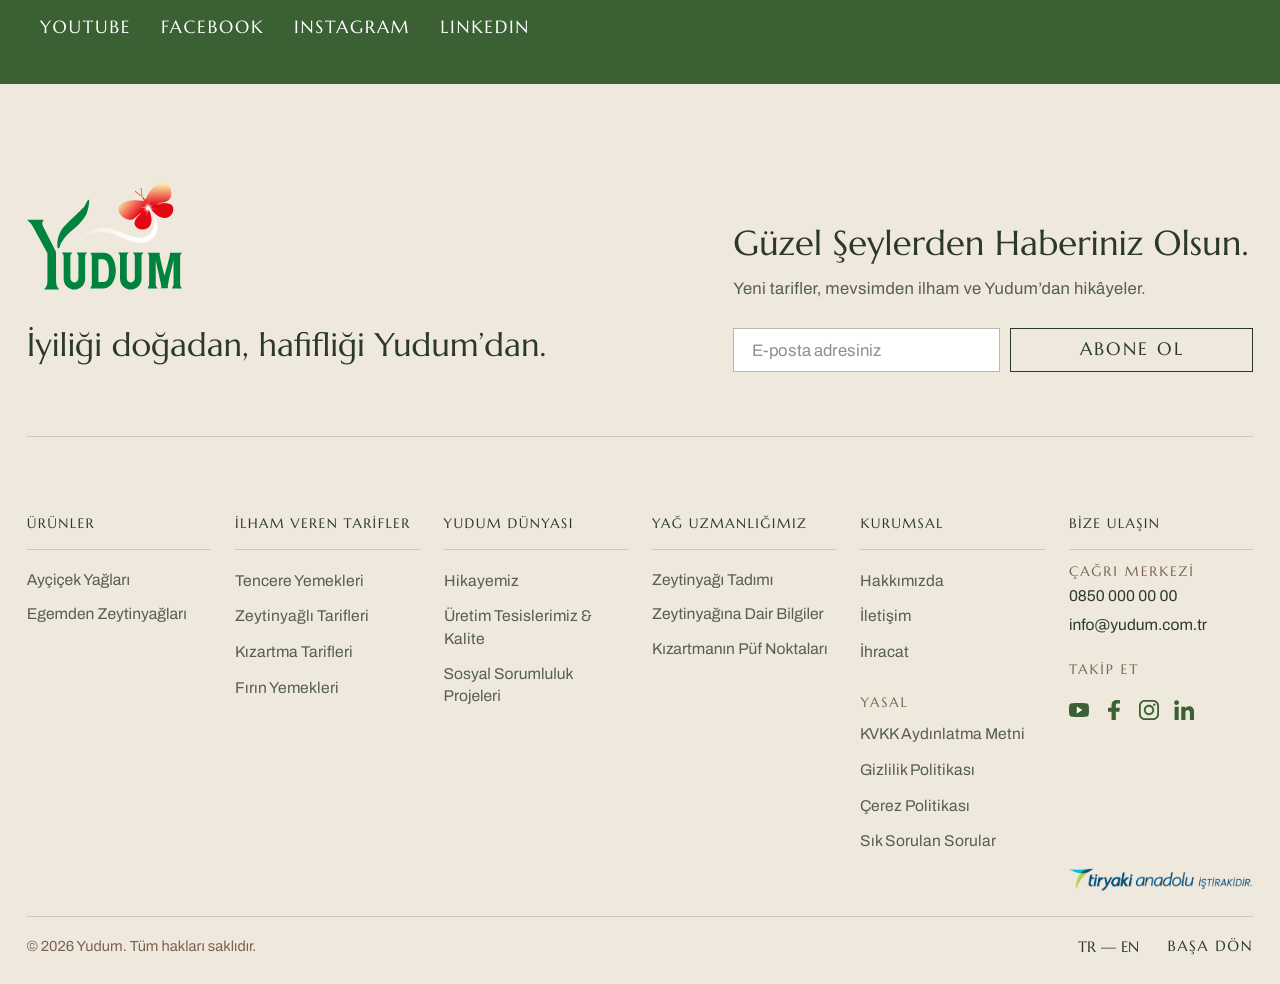
==== commit a611d145: "Replace site with the current Desktop build Mirrors ~/Desktop/yudum-anasayfa: adds the split stylesh" ====
--- a/index.html
+++ b/index.html
@@ -690,6 +690,7 @@
 }
 
 </style>
+<link rel="stylesheet" href="notes.css">
 
 <svg width="0" height="0" style="position:absolute" aria-hidden="true" focusable="false">
   <symbol id="sunflower" viewBox="-50 -50 100 100">
@@ -740,12 +741,13 @@
 <!-- NAV · Figma 16:264 ────────────────────────────── -->
 <header class="nav" id="nav">
   <div class="art">
-    <a class="a nav__logo" href="#top" aria-label="Yudum anasayfa"><img src="assets/images/yudum-logo-white.svg" alt="Yudum" /></a>
+    <a class="a nav__logo" href="#top" aria-label="Yudum anasayfa"><img src="assets/images/yudum-logo-footer.svg" alt="Yudum" /></a>
     <button class="nav-toggle" type="button" aria-expanded="false" aria-controls="primary-links">MENÜ</button><nav id="primary-links" class="a nav__links marsc" aria-label="Ana menü">
       <a href="#urunler">ÜRÜNLER</a>
       <a href="#tarifler">İLHAM VEREN TARİFLER</a>
       <a href="#iyilik">YUDUM DÜNYASI</a>
-      <a href="#urunler" data-go="2">PROFESYONEL ÇÖZÜMLER</a>
+      <a role="button" tabindex="0" data-preview-link="detail.html?id=expertise">YAĞ UZMANLIĞIMIZ</a>
+      <a role="button" tabindex="0" data-preview-link="detail.html?id=professional">PROFESYONEL ÇÖZÜMLER</a>
       <a href="#iletisim">İLETİŞİM</a>
     </nav>
     <div class="a nav__end">
@@ -792,7 +794,7 @@
     <div class="art" id="stageArt">
 
       <!-- 01 · AYÇİÇEK YAĞI -->
-      <article class="slide is-active" id="s0" style="--bg:#239FCC;--tint:#3EB6E1" role="tabpanel" aria-roledescription="slide" aria-label="1 / 3 — Ayçiçek Yağı">
+      <article class="slide is-active" id="s0" style="--bg:#239FCC;--tint:#3EB6E1" role="tabpanel" aria-roledescription="slide" aria-label="1 / 2 — Ayçiçek Yağı">
         <div class="a shadow" aria-hidden="true"></div>
         <p class="a word mar" aria-hidden="true">HAFİF</p>
         <div class="slide__c product-controls">
@@ -803,20 +805,20 @@
             <details name="acc0"><summary>NEDEN YUDUM?<i class="figma-plus" aria-hidden="true"><img src="assets/images/figma-imgIconPlus.svg" alt="" /></i></summary><p>Sözleşmeli yerli üretim; tohumdan şişeye izlenebilir ayçiçeği.</p></details>
             <details name="acc0"><summary>AMBALAJ SEÇENEKLERİ<i class="figma-plus" aria-hidden="true"><img src="assets/images/figma-imgIconPlus.svg" alt="" /></i></summary><p>1 L, 2 L ve 5 L pet şişe; teneke seçenekleri.</p></details>
           </div>
-          <p class="a idx-num mar">01<span class="idx-of">/03</span></p>
+          <p class="a idx-num mar">01<span class="idx-of">/02</span></p>
           <span class="a idx-dash"></span>
           <p class="a idx-lbl cap10">AYÇİÇEK YAĞI</p>
-          <button class="a box marsc" type="button">ÜRÜNLERİ İNCELE</button>
+          <a class="a box marsc" role="button" tabindex="0" data-preview-link="detail.html?id=aycicek">ÜRÜNLERİ İNCELE</a>
         </div>
         <div class="prod"><img class="botany" src="assets/images/figma-imgSunflowerBck1.png" alt="" style="left:658px;top:425px;width:603px;height:322px" /><img src="assets/images/figma-imgYudumAycicekYagi1L.png" alt="Yudum Ayçiçek Yağı 1 L" style="left:863px;top:243px;width:193.4px;height:560px" /></div>
         <div class="slide__c product-copy">
-          <p class="a tag mar">Günün her yemeğinde ferah bir hafiflik.</p>
+          <p class="a tag mar">Hafifim Hafifsin Hafif</p>
           <p class="a txt">Yerli çiftçimizin ayçiçeğinden; berrak, nötr lezzetli ve yemeğin üzerinde ağırlık bırakmayan.</p>
         </div>
       </article>
 
       <!-- 02 · ZEYTİNYAĞI -->
-      <article class="slide" id="s1" style="--bg:#20704A;--tint:#3C8F66" role="tabpanel" aria-roledescription="slide" aria-label="2 / 3 — Zeytinyağı">
+      <article class="slide" id="s1" style="--bg:#20704A;--tint:#3C8F66" role="tabpanel" aria-roledescription="slide" aria-label="2 / 2 — Zeytinyağı">
         <div class="a shadow" aria-hidden="true"></div>
         <p class="a word mar" aria-hidden="true">GURME</p>
         <div class="slide__c product-controls">
@@ -827,10 +829,10 @@
             <details name="acc1"><summary>KULLANIM ALANLARI<i class="figma-plus" aria-hidden="true"><img src="assets/images/figma-imgIconPlus.svg" alt="" /></i></summary><p>Çiğ tüketim, zeytinyağlılar ve düşük ısıda pişirme.</p></details>
             <details name="acc1"><summary>MENŞE<i class="figma-plus" aria-hidden="true"><img src="assets/images/figma-imgIconPlus.svg" alt="" /></i></summary><p>Ege’nin zeytinliklerinden; üreticimizle birlikte, her hasat sezonunda yeniden.</p></details>
           </div>
-          <p class="a idx-num mar">02<span class="idx-of">/03</span></p>
+          <p class="a idx-num mar">02<span class="idx-of">/02</span></p>
           <span class="a idx-dash"></span>
           <p class="a idx-lbl cap10">ZEYTİNYAĞI</p>
-          <button class="a box marsc" type="button">ÜRÜNLERİ İNCELE</button>
+          <a class="a box marsc" role="button" tabindex="0" data-preview-link="detail.html?id=egemden">ÜRÜNLERİ İNCELE</a>
         </div>
         <div class="prod"><img class="botany" src="assets/images/figma-imgOlivebck1.png" alt="" style="left:727px;top:307px;width:433px;height:450px" /><img src="assets/images/figma-imgYudumEgemdenNaturelSizmaZeytinyagi1L.png" alt="Yudum Egemden Natürel Sızma Zeytinyağı 1 L" style="left:873px;top:222px;width:173.1px;height:574px" /></div>
         <div class="slide__c product-copy">
@@ -839,34 +841,9 @@
         </div>
       </article>
 
-      <!-- 03 · PROFESYONEL ÇÖZÜMLER -->
-      <article class="slide" id="s2" style="--bg:#3673C0;--tint:#6FA6E2" role="tabpanel" aria-roledescription="slide" aria-label="3 / 3 — Profesyonel Çözümler">
-        <div class="a shadow" aria-hidden="true"></div>
-        <p class="a word mar" aria-hidden="true">USTA</p>
-        <div class="slide__c product-controls">
-          <span class="a deco" style="left:630px;top:210px;width:84px;height:84px"><img src="assets/images/figma-imgGroup5.svg" alt="" /></span>
-          <span class="a deco" style="left:1240px;top:238px;width:60px;height:60px;transform:rotate(18deg)"><img src="assets/images/figma-imgGroup6.svg" alt="" /></span>
-          <div class="a acc mar">
-            <details name="acc2"><summary>KİMLER İÇİN?<i class="figma-plus" aria-hidden="true"><img src="assets/images/figma-imgIconPlus.svg" alt="" /></i></summary><p>Pastaneler, fırınlar, oteller, catering ve endüstriyel üretim mutfakları.</p></details>
-            <details name="acc2"><summary>SERİ<i class="figma-plus" aria-hidden="true"><img src="assets/images/figma-imgIconPlus.svg" alt="" /></i></summary><p>Endüstriyel çözümler (Sava), pastacılık çözümleri (Vala) ve Yudum Professional.</p></details>
-            <details name="acc2"><summary>TEDARİK<i class="figma-plus" aria-hidden="true"><img src="assets/images/figma-imgIconPlus.svg" alt="" /></i></summary><p>Koli, blok ve 18 L teneke; YudumToptan üzerinden satın alma.</p></details>
-          </div>
-          <p class="a idx-num mar">03<span class="idx-of">/03</span></p>
-          <span class="a idx-dash"></span>
-          <p class="a idx-lbl cap10">PROFESYONEL — VALA</p>
-          <button class="a box marsc" type="button">ÜRÜNLERİ İNCELE</button>
-        </div>
-        <div class="prod"><img src="assets/images/stage-vala.webp" alt="Vala Pastacılık bitkisel margarin kolisi" style="left:711.4px;top:418px;width:497.2px;height:364px;filter:drop-shadow(0 36px 40px rgba(0,0,0,.28))" /></div>
-        <div class="slide__c product-copy">
-          <p class="a tag mar">Profesyonel mutfakların ustalığı.</p>
-          <p class="a txt">Yudum Profesyonel çatısı altında Vala; pastane, fırın ve endüstriyel mutfaklar için geliştirilmiş bitkisel yağlar.</p>
-        </div>
-      </article>
-
       <div class="tabs" role="tablist" aria-label="Ürün grubu">
-        <button class="tab" role="tab" type="button" aria-selected="true" aria-controls="s0"><span>AYÇİÇEK YAĞI</span><i class="figma-plus" aria-hidden="true"><img src="assets/images/figma-imgIconPlus.svg" alt="" /></i></button>
-        <button class="tab" role="tab" type="button" aria-selected="false" aria-controls="s1" tabindex="-1"><span>ZEYTİN YAĞI</span><i class="figma-plus" aria-hidden="true"><img src="assets/images/figma-imgIconPlus.svg" alt="" /></i></button>
-        <button class="tab" role="tab" type="button" aria-selected="false" aria-controls="s2" tabindex="-1"><span>PROFESYONEL SERİ</span><i class="figma-plus" aria-hidden="true"><img src="assets/images/figma-imgIconPlus.svg" alt="" /></i></button>
+        <button class="tab" role="tab" type="button" aria-selected="true" aria-controls="s0"><span>AYÇİÇEK YAĞI</span><svg class="product-tab-icon" viewBox="0 0 100 100" aria-hidden="true" focusable="false"><use href="#sunflower" /></svg></button>
+        <button class="tab" role="tab" type="button" aria-selected="false" aria-controls="s1" tabindex="-1"><span>ZEYTİN YAĞI</span><svg class="product-tab-icon" viewBox="0 0 100 100" aria-hidden="true" focusable="false"><use href="#olive" /></svg></button>
       </div>
     </div>
   </section>
@@ -928,14 +905,16 @@
     <nav aria-label="Alt menü ürünler"><h3>ÜRÜNLER</h3><ul><li><a href="#urunler" data-go="0">Ayçiçek Yağları</a></li><li><a href="#urunler" data-go="1">Egemden Zeytinyağları</a></li></ul></nav>
     <nav aria-label="Alt menü tarifler"><h3>İLHAM VEREN TARİFLER</h3><ul><li><button data-detail="pot">Tencere Yemekleri</button></li><li><button data-detail="olive">Zeytinyağlı Tarifleri</button></li><li><button data-detail="crisp">Kızartma Tarifleri</button></li><li><button data-detail="oven">Fırın Yemekleri</button></li></ul></nav>
     <nav aria-label="Alt menü Yudum dünyası"><h3>YUDUM DÜNYASI</h3><ul><li><button data-detail="journal">Hikayemiz</button></li><li><button type="button">Üretim Tesislerimiz &amp; Kalite</button></li><li><a href="#iyilik">Sosyal Sorumluluk Projeleri</a></li></ul></nav>
-    <nav aria-label="Alt menü profesyonel"><h3>PROFESYONEL ÇÖZÜMLER</h3><ul><li><a href="#urunler" data-go="2">Endüstriyel Çözümler</a></li><li><a href="#urunler" data-go="2">Pastacılık Çözümleri</a></li><li><a href="#urunler" data-go="2">Yudum Professional</a></li></ul></nav>
+    <nav aria-label="Alt menü uzmanlık"><h3>YAĞ UZMANLIĞIMIZ</h3><ul><li><a role="button" tabindex="0" data-preview-link="detail.html?id=tadim">Zeytinyağı Tadımı</a></li><li><a role="button" tabindex="0" data-preview-link="detail.html?id=zeytinyagi-bilgileri">Zeytinyağına Dair Bilgiler</a></li><li><a role="button" tabindex="0" data-preview-link="detail.html?id=kizartma">Kızartmanın Püf Noktaları</a></li></ul></nav>
     <nav aria-label="Alt menü kurumsal"><h3>KURUMSAL</h3><ul><li><button data-detail="journal">Hakkımızda</button></li><li><button data-detail="contact">İletişim</button></li><li><button data-detail="contact">İhracat</button></li></ul><p class="y-footer-label">YASAL</p><ul><li><button type="button">KVKK Aydınlatma Metni</button></li><li><button type="button">Gizlilik Politikası</button></li><li><button type="button">Çerez Politikası</button></li><li><button data-detail="contact">Sık Sorulan Sorular</button></li></ul></nav>
-    <nav class="y-footer-contact" aria-label="Alt menü iletişim"><h3>BİZE ULAŞIN</h3><p class="y-footer-label">ÇAĞRI MERKEZİ</p><p>0850 000 00 00</p><a href="mailto:info@yudum.com.tr">info@yudum.com.tr</a><p class="y-footer-label y-follow-label">TAKİP ET</p><div class="y-footer-social"><span role="img" aria-label="Instagram"><img src="assets/images/current-imgGroup.svg" alt=""></span><span role="img" aria-label="X"><img src="assets/images/current-imgFrame2.svg" alt=""></span><span role="img" aria-label="YouTube"><img src="assets/images/current-imgGroup1.svg" alt=""></span><span role="img" aria-label="Facebook"><img src="assets/images/current-imgFrame3.svg" alt=""></span><span role="img" aria-label="LinkedIn"><img src="assets/images/current-imgGroup2.svg" alt=""></span></div><img class="y-tiryaki" src="assets/images/current-imgTiryakiLogoVectorSvg1.png" alt="Tiryaki"></nav>
+    <nav class="y-footer-contact" aria-label="Alt menü iletişim"><h3>BİZE ULAŞIN</h3><p class="y-footer-label">ÇAĞRI MERKEZİ</p><p>0850 000 00 00</p><a href="mailto:info@yudum.com.tr">info@yudum.com.tr</a><p class="y-footer-label y-follow-label">TAKİP ET</p><div class="y-footer-social"><span role="img" aria-label="Instagram"><img src="assets/images/current-imgGroup.svg" alt=""></span><span role="img" aria-label="X"><img src="assets/images/current-imgFrame2.svg" alt=""></span><span role="img" aria-label="YouTube"><img src="assets/images/current-imgGroup1.svg" alt=""></span><span role="img" aria-label="Facebook"><img src="assets/images/current-imgFrame3.svg" alt=""></span><span role="img" aria-label="LinkedIn"><img src="assets/images/current-imgGroup2.svg" alt=""></span></div><img class="y-tiryaki" src="assets/images/anadolu_logo.png" alt="Tiryaki Anadolu iştirakidir"></nav>
   </div>
   <div class="y-footer-base"><p>© 2026 Yudum. Tüm hakları saklıdır.</p><div><button class="y-language" type="button">TR — EN</button><a href="#top">BAŞA DÖN</a></div></div>
 </footer>
-<dialog class="y-dialog" id="y-detail" aria-labelledby="y-detail-title"><button class="y-dialog-close" aria-label="Kapat">×</button><div class="y-dialog-body"><img id="y-detail-image" alt=""><div class="y-dialog-content"><span class="y-kicker" id="y-detail-category"></span><h2 id="y-detail-title"></h2><div id="y-detail-copy"></div></div></div></dialog>
-
+
+
+<script src="content.js"></script>
+<script src="site.js"></script>
 <script>
 (function(){
   var root = document.documentElement;
@@ -1123,7 +1102,7 @@
     const counter=section.querySelector('.y-count b'), bar=section.querySelector('.y-progress i');
     let current=0, startX=null, startScroll=0, dragged=false, pointerId=null;
     const max=()=>track.scrollWidth-track.clientWidth;
-    const step=()=>cards[1].offsetLeft-cards[0].offsetLeft;
+    const step=()=>cards.length>1?cards[1].offsetLeft-cards[0].offsetLeft:track.clientWidth;
     const photos=cards.map(card=>card.querySelector('.y-photo img'));
     let parallaxFrame=0;
     function parallax(){
@@ -1209,6 +1188,7 @@
   const tabs=[...document.querySelectorAll('.y-project-tabs [role=tab]')];
   function choose(i){
     const changed=tabs[i].getAttribute('aria-selected')!=='true';
+    window.updateProjectMedia(i);
     tabs.forEach((t,k)=>{t.setAttribute('aria-selected',String(k===i));t.tabIndex=k===i?0:-1;document.getElementById(t.getAttribute('aria-controls')).hidden=k!==i;});
     if(changed&&!reduced){
       const panel=document.getElementById(tabs[i].getAttribute('aria-controls'));
@@ -1216,25 +1196,6 @@
     }
   }
   tabs.forEach((t,i)=>{t.addEventListener('click',()=>choose(i));t.addEventListener('keydown',e=>{let n=i;if(e.key==='ArrowRight')n=(i+1)%tabs.length;else if(e.key==='ArrowLeft')n=(i+tabs.length-1)%tabs.length;else if(e.key==='Home')n=0;else if(e.key==='End')n=tabs.length-1;else return;e.preventDefault();choose(n);tabs[n].focus();});});
-  const content={
-    olive:['SOFRAYA İLHAM','Zeytinyağlı sofralar','tarif-zeytinyaglilar.webp','<p>Enginar, taze otlar ve Egemden zeytinyağı. Mevsiminde seçilen malzemelerle Ege’nin sade lezzetlerini sofranıza taşıyın.</p><h3>Bir sofralık fikir</h3><p>Zeytinyağlı enginarı dereotu ve limonla tamamlayın. Yanına bol yeşillikli bir salata, taze ekmek ve küçük bir kâse zeytinyağı ekleyin.</p>'],
-    oven:['SOFRAYA İLHAM','Fırının sıcacık hali','tarif-firin.webp','<p>Fırından yükselen kokular, sofrada buluşmak için güzel bir neden.</p><h3>Bir sofralık fikir</h3><p>Mevsim sebzelerini benzer büyüklüklerde doğrayın; Yudum Ayçiçek Yağı, kekik ve sevdiğiniz baharatlarla harmanlayın. Tepsiye tek kat yayın ve sebzeler yumuşayıp kenarları kızarana kadar pişirin.</p>'],
-    crisp:['SOFRAYA İLHAM','Altın gibi, çıtır çıtır','tarif-kizartma.webp','<p>Paylaşılan bir tabak, uzun bir sohbet. Çıtır lezzetler sofranın en neşeli eşlikçileri.</p><h3>Küçük bir mutfak notu</h3><p>Eşit kesilmiş ve iyice kurulanmış patatesleri küçük partiler halinde kızartın. Fazla yağını süzdürüp sıcakken baharatlandırın; yoğurtlu bir sosla sofraya getirin.</p>'],
-    pot:['SOFRAYA İLHAM','Bir tencere mutluluk','tarif-tencere.webp','<p>Bir tencere yemeği, evin en tanıdık kokusu. Mevsimin renkleriyle her gün yeniden güzelleşir.</p><h3>Bir sofralık fikir</h3><p>Soğanı az yağda yumuşatın, mevsim sebzelerini ekleyin. Domates ve biraz suyla kısık ateşte pişirin. Taze otlar ve yanında sade bir pilavla paylaşın.</p>'],
-    women:['KADIN EMEĞİ','Egem’in bereketi, kadının emeği.','egemden-ayvalik.webp','<p>Ayvalıklı kadınların tasarladığı Egemden şişeleri, zeytinyağının yolculuğuna yeni hikâyeler ekliyor.</p><p>Her bir şişe ayrı bir hayalin, ayrı bir el emeğinin ifadesi. Proje, ev ekonomisine katkı sağlamak isteyen kadınların emeğini görünür kılıyor.</p>'],
-    seed:['YERLİ ÜRETİM','Bu toprağın tohumu.','stage-sunflower-2x.webp','<p>YDM2239 yerli ayçiçeği projesi, yerli üretimin çiftçilerimizle birlikte büyümesini amaçlıyor.</p><p>Tohumdan şişeye uzanan üretim yolculuğunda toprağın bereketini ve üreticinin emeğini odağına alıyor.</p>'],
-    delice:['DOĞAYA DEĞER','Doğanın saklı bereketi.','aegean-grove.webp','<p>Delice, doğada kendiliğinden yetişen yabani zeytin ağaçlarına verilen isim.</p><p>Yudum Egemden ve Tohum Derneği, Delice Zeytini Projesi ile yabani zeytin ağaçlarını ekonomiye kazandırıyor.</p>'],
-    harvest:['DOĞADAN İLHAM','Bir zeytin ağacının anlattıkları.','aegean-grove.webp','<p>Gümüşe çalan yapraklar, toprağa uzanan kökler, dalların arasından süzülen güneş. Ege’de bir zeytin ağacı, doğanın kendi ritmini hatırlatır.</p><p>Bizim için sofra, bu hikâyenin devamı. İyi malzemelerin ve paylaşmanın değerini her gün yeniden keşfettiğimiz yer.</p>'],
-    sunflower:['SOFRANIN VAZGEÇİLMEZİ','Güneşten gelen bir yudum hafiflik.','stage-sunflower-2x.webp','<p>Fırın yemeklerinden çıtır lezzetlere, sıcacık tencere yemeklerinden paylaşılan sofralara: Yudum Ayçiçek Yağı mutfaktaki günlük ilhamınıza eşlik eder.</p><p>Ürün koleksiyonunu sayfanın üst bölümünden keşfedebilirsiniz.</p>'],
-    collection:['İLHAM VEREN TARİFLER','Bugün sofranızda ne var?','tarif-zeytinyaglilar.webp','<p>Zeytinyağlı sofralar, fırının sıcacık hali, çıtır lezzetler veya bir tencere mutluluk.</p><p>Tarif koleksiyonunu oklarla, sürükleyerek ya da telefonunuzda kaydırarak gezin. Her görsele dokunarak sofralık fikirleri keşfedin.</p>'],
-    journal:['YUDUM DÜNYASI','İyiliğin izinde.','aegean-grove.webp','<p>Doğadan ilham alan, emeğe değer veren, sofrada buluşan hikâyeler.</p><p>Zeytinin köklerinden Ayvalıklı kadınların emeğine, ayçiçeğinin yolculuğundan Anadolu mutfağına uzanan koleksiyonumuzu keşfedin.</p>'],
-    contact:['İLETİŞİM','Bir merhaba ile başlar.','aegean-grove.webp','<p>Sorularınız ve paylaşmak istedikleriniz için:</p><p><a class="y-link" href="mailto:info@yudum.com.tr">info@yudum.com.tr ↗</a></p>']
-  };
-  const dialog=document.getElementById('y-detail');let opener=null,previousOverflow='';
-  document.querySelectorAll('[data-detail]').forEach(button=>button.addEventListener('click',()=>{const d=content[button.dataset.detail];if(!d)return;opener=button;document.getElementById('y-detail-category').textContent=d[0];document.getElementById('y-detail-title').textContent=d[1];const img=document.getElementById('y-detail-image');img.src='assets/images/'+d[2];img.alt=d[1];img.style.objectFit=d[2].includes('stage-')||d[2].includes('ayvalik')?'contain':'cover';document.getElementById('y-detail-copy').innerHTML=d[3];previousOverflow=document.body.style.overflow;document.body.style.overflow='hidden';dialog.showModal();dialog.scrollTop=0;}));
-  dialog.querySelector('.y-dialog-close').addEventListener('click',()=>dialog.close());
-  dialog.addEventListener('click',e=>{if(e.target===dialog){const r=dialog.getBoundingClientRect();if(e.clientX<r.left||e.clientX>r.right||e.clientY<r.top||e.clientY>r.bottom)dialog.close();}});
-  dialog.addEventListener('close',()=>{document.body.style.overflow=previousOverflow;if(opener)opener.focus({preventScroll:true});});
   document.getElementById('y-newsletter').addEventListener('submit',e=>{e.preventDefault();document.getElementById('y-email-message').textContent='Teşekkürler! Bu bir tasarım önizlemesidir; abonelik oluşturulmadı ve adresiniz kaydedilmedi.';e.target.reset();});
 })();
 
@@ -1257,12 +1218,13 @@
   stage.querySelectorAll('.slide').forEach(slide=>new MutationObserver(syncStage).observe(slide,{attributes:true,attributeFilter:['class']}));
   syncStage();
   const panel=nav.querySelector('.mega'),shade=nav.querySelector('.mega-shade');
-  const topLinks=[...nav.querySelectorAll('.nav__links a')];
+  const topLinks=[...nav.querySelectorAll('.nav__links > a')];
   const data=[
-    {title:'Her sofraya<br>bir yudum iyilik.',description:'Ayçiçek yağlarından Egemden natürel sızma zeytinyağlarına; günlük mutfağın hafif ve lezzetli yağları.',label:'ÜRÜNLER',cta:'TÜM ÜRÜNLER',href:'#urunler',links:[['Ayçiçek Yağları','#urunler',0],['Egemden Zeytinyağları','#urunler',1]],type:'product'},
+    {title:'Her sofraya<br>bir yudum iyilik.',description:'Ayçiçek yağlarından Egemden natürel sızma zeytinyağlarına; günlük mutfağın hafif ve lezzetli yağları.',label:'ÜRÜNLER',cta:'TÜM ÜRÜNLER',href:'#urunler',links:[['Ayçiçek Yağları','detail.html?id=aycicek'],['Egemden Zeytinyağları','detail.html?id=egemden'],['Tüm Ürünler','detail.html?id=egemden'],['Natürel Sızma Zeytinyağı','detail.html?id=sizma'],['Riviera Zeytinyağı','detail.html?id=riviera']],type:'product'},
     {title:'Bugün sofranızda<br>ne var?',description:'Mevsimin malzemeleri, bir yudum ilham. Her gün yeniden keşfedilecek lezzetler.',label:'İLHAM VEREN TARİFLER',cta:'TÜM TARİFLER',href:'#tarifler',links:[['Tencere Yemekleri','#tarifler'],['Zeytinyağlı Tarifleri','#tarifler'],['Kızartma Tarifleri','#tarifler'],['Fırın Yemekleri','#tarifler']],type:'recipe',image:'assets/images/current-figma-menu-19-287-imgGorsel.png'},
     {title:'İyilik, köklerinden<br>geleceğe uzanır.',description:'Toprağın bereketine, üreticinin emeğine ve birlikte büyümenin gücüne inanıyoruz.',label:'YUDUM DÜNYASI',cta:'YUDUM DÜNYASI',href:'#iyilik',links:[['Hikayemiz','#haberler'],['Üretim Tesislerimiz & Kalite','https://yudumtoptan.com/'],['Sosyal Sorumluluk Projeleri','#iyilik']],type:'world',image:'assets/images/current-figma-menu-20-322-imgGorsel.png'},
-    {title:'Profesyonel<br>mutfakların ustalığı.',description:'Endüstriyel üretimden pastaneye; profesyonel mutfaklar için geliştirilmiş bitkisel yağlar.',label:'PROFESYONEL ÇÖZÜMLER',cta:'YUDUMTOPTAN',href:'#urunler',links:[['Endüstriyel Çözümler','#urunler',2],['Pastacılık Çözümleri','#urunler',2],['Yudum Professional','#urunler',2]],type:'professional',image:'assets/images/current-figma-menu-20-396-imgCizimBasak.svg'}
+    {title:'Yağ<br>Uzmanlığımız.',description:'',label:'YAĞ UZMANLIĞIMIZ',cta:'YAĞ UZMANLIĞIMIZ',href:'detail.html?id=expertise',links:[['Zeytinyağı Tadımı','detail.html?id=tadim'],['Zeytinyağına Dair Bilgiler','detail.html?id=zeytinyagi-bilgileri'],['Kızartmanın Püf Noktaları','detail.html?id=kizartma']],type:'expertise'},
+    {title:'Profesyonel<br>mutfakların ustalığı.',description:'Endüstriyel üretimden pastaneye; profesyonel mutfaklar için geliştirilmiş bitkisel yağlar.',label:'PROFESYONEL ÇÖZÜMLER',cta:'YUDUMTOPTAN',href:'detail.html?id=professional',links:[['Endüstriyel Çözümler','detail.html?id=endustriyel'],['Pastacılık Çözümleri','detail.html?id=pastacilik'],['Yudum Professional','detail.html?id=yudum-professional']],type:'professional',image:'assets/images/current-figma-menu-20-396-imgCizimBasak.svg'}
   ];
   let activeMenu=-1,closeTimer,hideTimer;
   const reducedMotion=matchMedia('(prefers-reduced-motion: reduce)');
@@ -1281,17 +1243,19 @@
     activeMenu=i;const d=data[i];
     nav.classList.add('mega-open');nav.classList.remove('is-hidden');
     document.getElementById('mega-title').innerHTML=d.title;document.getElementById('mega-description').textContent=d.description;document.getElementById('mega-label').textContent=d.label;
-    const cta=document.getElementById('mega-cta');cta.textContent=d.cta;cta.href=d.href;
+    const cta=document.getElementById('mega-cta');cta.textContent=d.cta;window.setHomepageLink(cta,d.href);
     const list=document.getElementById('mega-links');list.replaceChildren();
     d.links.forEach(([label,href,slide])=>{
-      const a=document.createElement('a');a.textContent=label;a.href=href;
+      const a=document.createElement('a');a.textContent=label;window.setHomepageLink(a,href);
       const plus=document.createElement('img');plus.src='assets/images/current-figma-menu-19-287-imgArti.svg';plus.alt='';a.append(plus);
+      a.addEventListener('pointerenter',()=>window.updateMenuImage(href));a.addEventListener('focus',()=>window.updateMenuImage(href));
       a.addEventListener('click',()=>{if(slide!==undefined)document.querySelectorAll('.tab')[slide].click();closeMega();});list.append(a);
     });
     const scene=document.getElementById('mega-image');scene.className='mega-image '+d.type;
     const background=scene.querySelector('.mega-backdrop'),bottle=scene.querySelector('.mega-bottle');
     background.src=d.image||'assets/images/current-imgAycicegiTarlasi.png';background.alt='';bottle.hidden=d.type!=='product';
     document.getElementById('mega-caption').textContent=d.type==='product'?'AYÇİÇEK YAĞLARI':d.type==='professional'?'YUDUM PROFESSIONAL':'';
+    window.updateMenuImage(d.links[0][1]);
     topLinks.forEach((a,k)=>a.setAttribute('aria-expanded',String(k===i)));
     [...list.children].forEach((a,k)=>a.style.setProperty('--d',(.24+k*.06)+'s'));
     if(swapping){
@@ -1307,7 +1271,7 @@
     }
   }
   topLinks.forEach((a,i)=>{
-    if(i<4){a.setAttribute('aria-controls','mega-panel');a.setAttribute('aria-expanded','false');a.addEventListener('pointerenter',()=>openMega(i));a.addEventListener('keydown',e=>{if(e.key==='ArrowDown'&&innerWidth>900){e.preventDefault();openMega(i);panel.querySelector('a').focus();}});}
+    if(i<5){a.setAttribute('aria-controls','mega-panel');a.setAttribute('aria-expanded','false');a.addEventListener('pointerenter',()=>openMega(i));a.addEventListener('keydown',e=>{if(e.key==='ArrowDown'&&innerWidth>900){e.preventDefault();openMega(i);panel.querySelector('a').focus();}});}
     a.addEventListener('click',closeMega);
   });
   panel.addEventListener('pointerenter',()=>clearTimeout(closeTimer));
--- a/notes.css
+++ b/notes.css
@@ -0,0 +1,142 @@
+/* Targeted client notes only. Original design rules remain in index.html.
+   Skipped: 1 (general image padding), 6 (right-side plus buttons), 10 (homepage expertise section). */
+.hero .lay[data-fade]{z-index:4;pointer-events:none}
+/* Readability: preserve the positions, typefaces and original hierarchy. */
+@media(min-width:901px){
+ .stage .txt,.stage #s1 .txt{font-size:18px;line-height:27px;width:290px}
+ .stage .acc details p{font-size:17px;line-height:25px}
+ .stage .acc summary{font-size:17px;letter-spacing:1.2px}
+ .stage .acc{width:330px}
+ #s0 .tag{font-size:34px;line-height:40px}
+ .hero .art{left:50%;transform:translateX(-50%) scale(var(--hero-s,var(--s)));transform-origin:top center}
+ .hero{height:calc(1080px * var(--hero-s,var(--s)))}
+ .nav__links{gap:26px}
+}
+@media(max-width:900px){.stage .txt,.stage #s1 .txt,.stage .acc details p{font-size:16px;line-height:24px}.stage .acc summary{font-size:14px}.hero{min-height:100svh}}
+@media(max-width:500px){.hero{height:max(720px,100svh)}}
+.y-recipe{display:block;text-decoration:none}
+.recipe-badges{position:absolute;left:19px;right:19px;bottom:19px;z-index:2;display:flex;flex-wrap:wrap;gap:6px}
+.recipe-badge{display:inline-flex;gap:5px;align-items:center;background:#efe8dcec;color:#45311f;font:11px/1.4 var(--sans);padding:6px 8px}
+.badge-icon{font-size:14px}
+.y-project-tabs button{opacity:.72}.y-project-tabs button[aria-selected=true]{opacity:1;border-bottom:3px solid #fff;text-shadow:0 0 1px currentColor}
+.y-project-tabs button[aria-selected=true]::before{content:'•';margin-right:7px}
+.y-landscape .project-image{position:absolute;inset:0;width:100%;height:100%;object-fit:cover}
+.y-tiryaki{width:100%;max-width:250px;height:auto;max-height:50px}
+.social-rail{position:fixed;right:6px;top:44%;z-index:15;display:flex;flex-direction:column;gap:5px;background:#efe8dcdd;padding:6px 5px;border-radius:2px}
+.social-rail .social-item{display:flex;align-items:center;justify-content:center;width:24px;height:28px}
+.social-rail img{width:16px;height:16px;object-fit:contain}
+.social-rail.is-obstructing{opacity:0;pointer-events:none}
+.social-item[aria-disabled=true]{opacity:.5}
+.y-footer-social .social-item img{width:20px;height:20px}
+#mega-image.notes-preview .mega-backdrop{display:none}
+#mega-image.notes-preview .mega-bottle{left:10%;top:5%;width:80%;height:85%;object-fit:contain}
+#mega-image.notes-preview.expertise .mega-bottle{left:0;top:0;width:100%;height:100%;object-fit:cover}
+#mega-links a.notes-sub{font-size:21px;min-height:50px;padding-left:22px}
+.mobile-note-links{display:none}
+.campaign-video{position:absolute;inset:0;width:100%;height:100%;object-fit:cover}
+.hero.campaign .art{display:none}
+@media(max-width:900px){.mobile-note-links{display:block;padding:4px 0 8px 16px}.nav__links .mobile-note-links a{font-size:12px;padding:9px 0;letter-spacing:.8px}.y-landscape .project-image{position:static;height:100%;object-fit:cover}.recipe-badges{left:10px;right:10px;bottom:10px}.recipe-badge{font-size:10px;padding:5px 7px}}
+
+/* Project tabs: backgrounds make each label read as a selectable control. */
+.y-project-tabs{height:auto;gap:8px;flex-wrap:wrap;padding-bottom:8px}
+.y-project-tabs button{padding:10px 12px;min-height:42px;background:rgba(255,255,255,.10);color:#fff;opacity:1;border-bottom:3px solid transparent;transition:background .2s,color .2s}
+.y-project-tabs button:hover{background:rgba(255,255,255,.18);opacity:1}
+.y-project-tabs button[aria-selected=true]{background:#efe8dc;color:#3a6033;border-bottom-color:#efe8dc;text-shadow:none}
+.y-project-tabs button:focus-visible{outline:2px solid #fff;outline-offset:3px}
+@media(max-width:600px){.y-project-tabs{gap:6px}.y-project-tabs button{padding:9px 8px}}
+
+/* Bottles sit in front of the opening headline. */
+.hero .lay:has(.hero__olive),.hero .lay:has(.hero__sun){z-index:5}
+
+/* Move the hero bottles toward the edges, with a light overlap at the headline. */
+@media(min-width:901px){.hero__olive{left:195px}.hero__sun{left:1440px}}
+@media(min-width:501px) and (max-width:900px){.hero__olive{left:17%}.hero__sun{left:65%}}
+@media(max-width:500px){.hero__olive{left:12%}.hero__sun{left:64%}}
+
+/* Footer fills one viewport while allowing content to grow on smaller screens. */
+.y-footer{min-height:100vh;display:flex;flex-direction:column}
+.y-footer-top,.y-footer-base{flex-shrink:0}
+.y-footer .y-sitemap{flex:1}
+
+/* Contact lands on a full footer viewport, with no preceding section visible. */
+.y-footer{scroll-margin-top:0}
+
+/* Preserve the pointer affordance on controls without a page destination. */
+a[role="button"]{cursor:pointer}
+
+/* Keep the top bar white in its normal, scrolled and open states. */
+.nav,.nav.solid,.nav.searching,.nav.menu-open,.nav.mega-open{background:#fff}
+.nav .nav__links a,.nav .nav__end>*,.nav .nav-toggle{color:#2a3a27}
+.nav #searchBtn img{filter:brightness(0)}
+@media(max-width:900px){
+ .nav .nav__links{background:#fff}
+ .nav .nav__links a{border-bottom-color:#2a3a272e}
+}
+
+/* Laptop typography: add two visible points, compensating for scaled artboards. */
+@media(min-width:901px) and (max-width:1700px){
+ :root{--laptop-type-step:2pt;--laptop-art-step:calc(var(--laptop-type-step) / var(--s));--laptop-hero-step:calc(var(--laptop-type-step) / var(--hero-s,var(--s)))}
+ .nav__links a{font-size:calc(12px + var(--laptop-art-step));line-height:calc(17.8px + var(--laptop-art-step))}
+ .nav__end .nav-language{font-size:calc(16px + var(--laptop-art-step));line-height:calc(15px + var(--laptop-art-step))}
+ .search input{font-size:calc(34px + var(--laptop-art-step));line-height:calc(40px + var(--laptop-art-step))}
+ .hero__title{font-size:calc(160px + var(--laptop-hero-step));line-height:calc(166px + var(--laptop-hero-step))}
+ .stage .word{font-size:calc(272px + var(--laptop-art-step));line-height:calc(218px + var(--laptop-art-step))}
+ .stage .tag,.stage #s0 .tag,.stage #s1 .tag,.stage #s2 .tag{font-size:calc(34px + var(--laptop-art-step));line-height:calc(40px + var(--laptop-art-step))}
+ .stage .tag,.stage #s0 .tag,.stage #s1 .tag{width:calc(259px + var(--laptop-art-step) * 7.62)}
+ .stage #s0 .txt{top:calc(514px + var(--laptop-art-step) * 3)}
+ .stage #s1 .txt{top:calc(499.8px + var(--laptop-art-step) * 3)}
+ .stage .txt,.stage #s1 .txt{font-size:calc(18px + var(--laptop-art-step));line-height:calc(27px + var(--laptop-art-step) * 1.5);width:calc(290px + var(--laptop-art-step) * 16.12)}
+ .stage #s2 .txt{font-size:calc(14px + var(--laptop-art-step));line-height:calc(22px + var(--laptop-art-step) * 1.5)}
+ .stage .acc{width:calc(330px + var(--laptop-art-step) * 19.42)}
+ .stage .acc summary{font-size:calc(17px + var(--laptop-art-step));line-height:calc(17.8px + var(--laptop-art-step))}
+ .stage .acc details p{font-size:calc(17px + var(--laptop-art-step));line-height:calc(25px + var(--laptop-art-step) * 1.5)}
+ .stage .idx-num{font-size:calc(80px + var(--laptop-art-step));line-height:calc(80px + var(--laptop-art-step))}
+ .stage .idx-of,.stage .idx-tot{font-size:calc(40px + var(--laptop-art-step));line-height:calc(64px + var(--laptop-art-step))}
+ .stage .cap10{font-size:calc(10px + var(--laptop-art-step));line-height:calc(14px + var(--laptop-art-step))}
+ .tab span{font-size:calc(14px + var(--laptop-art-step));line-height:calc(17.8px + var(--laptop-art-step))}
+ .tab[aria-selected="true"] span{font-size:calc(20px + var(--laptop-art-step))}
+ .box,.y-cta,.y-email-row .box{font-size:calc(15px + var(--laptop-type-step));line-height:calc(19px + var(--laptop-type-step))}
+ .stage .box,#s2 .box{font-size:calc((15px + var(--laptop-type-step)) / var(--s));line-height:calc((19px + var(--laptop-type-step)) / var(--s))}
+ .y-kicker{font-size:calc(10px + var(--laptop-type-step));line-height:calc(15px + var(--laptop-type-step))}
+ .y-kicker.y-section-label,.y-topline .y-kicker.y-section-label{font-size:calc(12px + var(--laptop-type-step));line-height:calc(18px + var(--laptop-type-step))}
+ .y-title,.y-intro .y-title,.y-nature .y-title,.y-journal .y-title{font-size:calc(clamp(44px,4.010417vw,77px) + var(--laptop-type-step))}
+ .y-intro p,.y-project-panel p{font-size:calc(15px + var(--laptop-type-step));line-height:calc(23px + var(--laptop-type-step))}
+ .y-project-panel p{line-height:calc(21.6px + var(--laptop-type-step))}
+ .y-cardline h3,.y-story h3{font-size:calc(clamp(26px,1.770833vw,34px) + var(--laptop-type-step));line-height:calc(40px + var(--laptop-type-step))}
+ .y-project-panel h3{font-size:calc(27px + var(--laptop-type-step));line-height:calc(40px + var(--laptop-type-step))}
+ .y-recipe small{font-size:calc(11px + var(--laptop-type-step));line-height:calc(16px + var(--laptop-type-step))}
+ .y-photo-tag{font-size:calc(9px + var(--laptop-type-step));line-height:calc(9px + var(--laptop-type-step))}
+ .recipe-badge{font-size:calc(11px + var(--laptop-type-step))}
+ .y-count{font-size:calc(14px + var(--laptop-type-step));line-height:calc(14px + var(--laptop-type-step))}
+ .y-count b{font-size:calc(27px + var(--laptop-type-step));line-height:calc(27px + var(--laptop-type-step))}
+ .y-nature-description{font-size:calc(clamp(21px,1.458333vw,28px) + var(--laptop-type-step))}
+ .y-project-tabs button{font-size:calc(11px + var(--laptop-type-step));line-height:calc(16px + var(--laptop-type-step))}
+ .y-story>.y-kicker,.y-social-heading .y-kicker{font-size:calc(9px + var(--laptop-type-step));line-height:calc(14px + var(--laptop-type-step))}
+ .y-story .y-story-bottom{font-size:calc(14px + var(--laptop-type-step));line-height:calc(16px + var(--laptop-type-step))}
+ .y-social-heading p{font-size:calc(34px + var(--laptop-type-step));line-height:calc(40px + var(--laptop-type-step))}
+ .y-social-links{font-size:calc(15px + var(--laptop-type-step));line-height:calc(19px + var(--laptop-type-step))}
+ .y-footer-tagline{font-size:calc(30px + var(--laptop-type-step));line-height:calc(46px + var(--laptop-type-step))}
+ .y-newsletter h3{font-size:calc(32px + var(--laptop-type-step));line-height:calc(46px + var(--laptop-type-step))}
+ .y-newsletter p,.y-email-row input{font-size:calc(14px + var(--laptop-type-step));line-height:calc(22px + var(--laptop-type-step))}
+ .y-footer nav h3{font-size:calc(11px + var(--laptop-type-step));line-height:calc(19px + var(--laptop-type-step))}
+ .y-footer nav li,.y-footer-contact{font-size:calc(13px + var(--laptop-type-step));line-height:calc(20px + var(--laptop-type-step))}
+ .y-footer-label{font-size:calc(11px + var(--laptop-type-step));line-height:calc(14px + var(--laptop-type-step))}
+ .y-footer-base,.y-footer-base>div{font-size:calc(12px + var(--laptop-type-step));line-height:calc(18px + var(--laptop-type-step))}
+ .mega h2{font-size:calc(40px + var(--laptop-type-step));line-height:calc(46px + var(--laptop-type-step))}
+ .mega-intro p{font-size:calc(14px + var(--laptop-type-step));line-height:calc(22px + var(--laptop-type-step))}
+ .mega h3{font-size:calc(15px + var(--laptop-type-step));line-height:calc(19px + var(--laptop-type-step))}
+ #mega-links a{font-size:calc(28px + var(--laptop-type-step));line-height:calc(32px + var(--laptop-type-step))}
+ #mega-links a.notes-sub{font-size:calc(21px + var(--laptop-type-step))}
+ .mega-image span{font-size:calc(14px + var(--laptop-type-step));line-height:calc(18px + var(--laptop-type-step))}
+}
+@media(min-width:901px) and (max-width:1500px){
+ .stage #s0 .txt{top:calc(499.8px + var(--laptop-art-step) * 3)}
+ .mega h2{font-size:calc(32px + var(--laptop-type-step));line-height:calc(38px + var(--laptop-type-step))}
+ #mega-links a{font-size:calc(22px + var(--laptop-type-step));line-height:calc(28px + var(--laptop-type-step))}
+}
+
+/* Thin botanical icons identify the two product categories. */
+.stage .product-tab-icon{display:block;flex:none;width:28px;height:28px;color:inherit;stroke-width:4}
+@media(min-width:901px){
+ .stage .product-tab-icon{width:calc(28px / var(--s));height:calc(28px / var(--s))}
+}
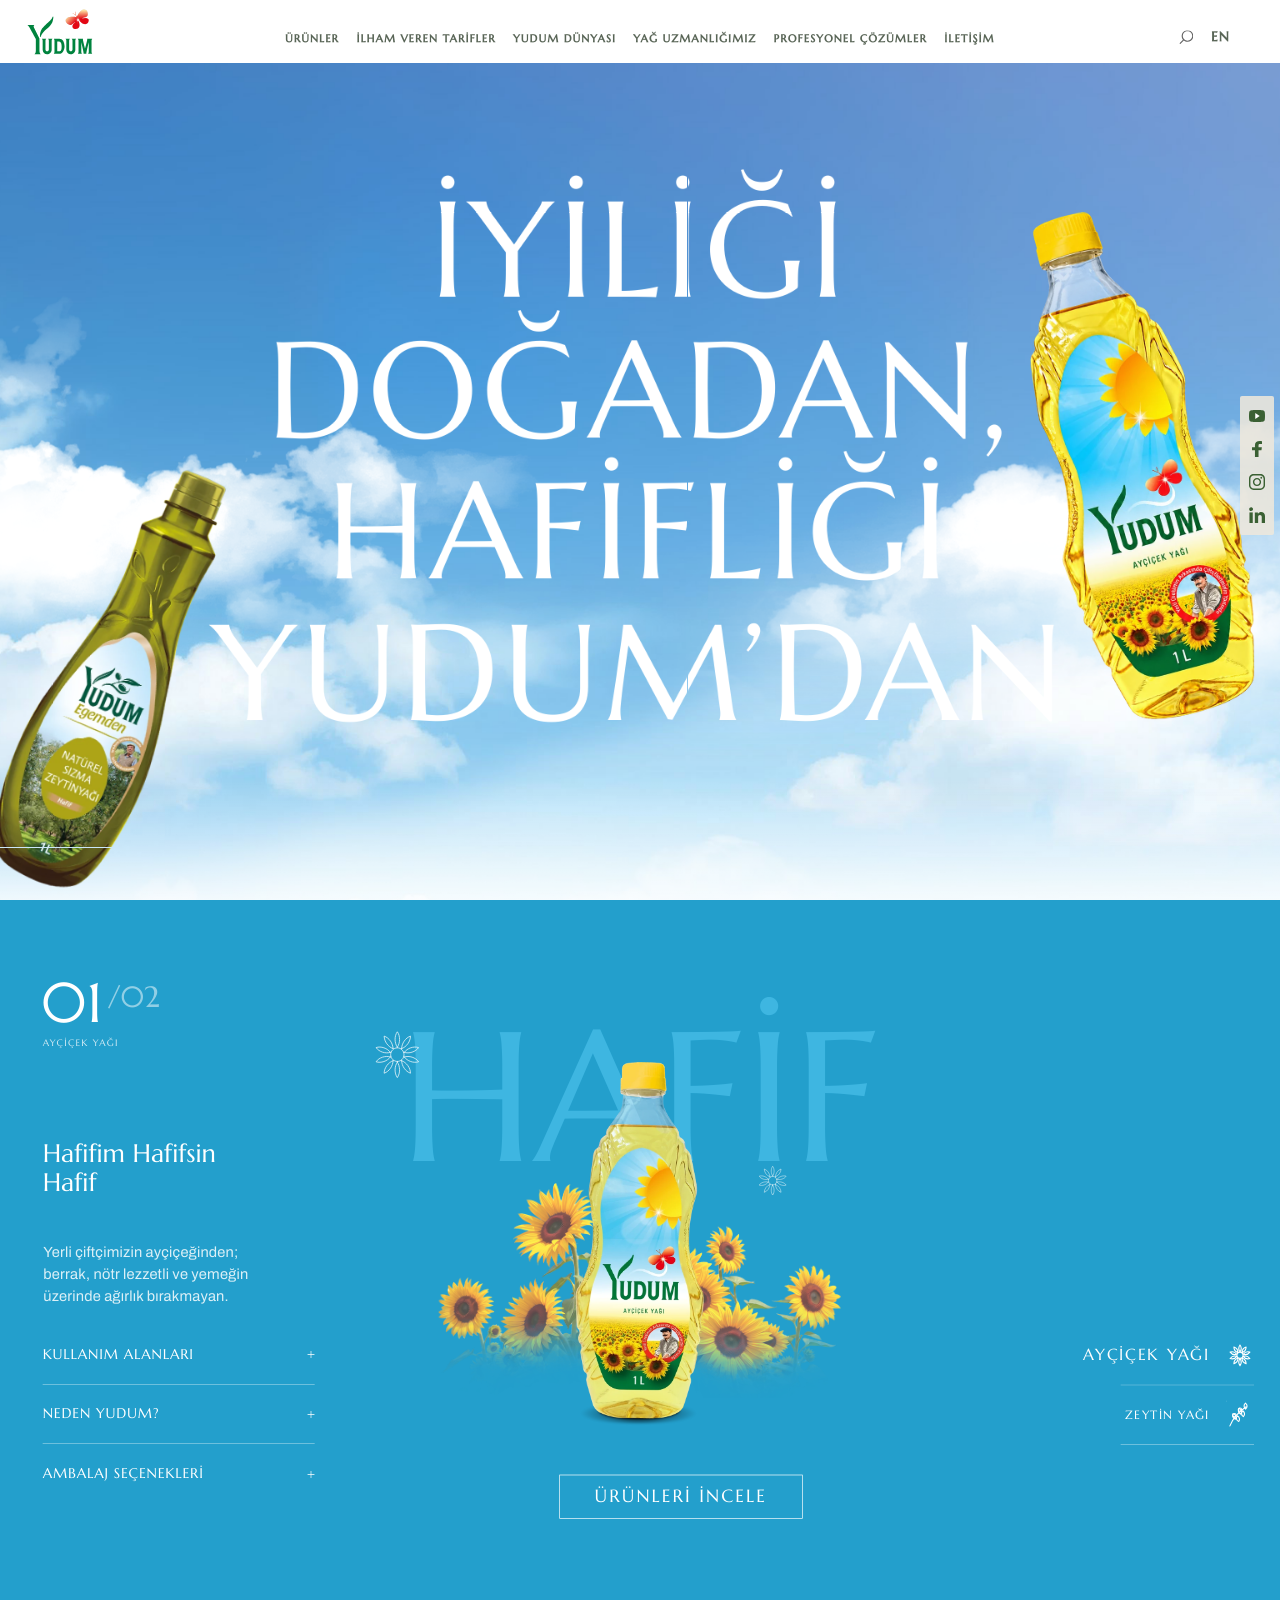
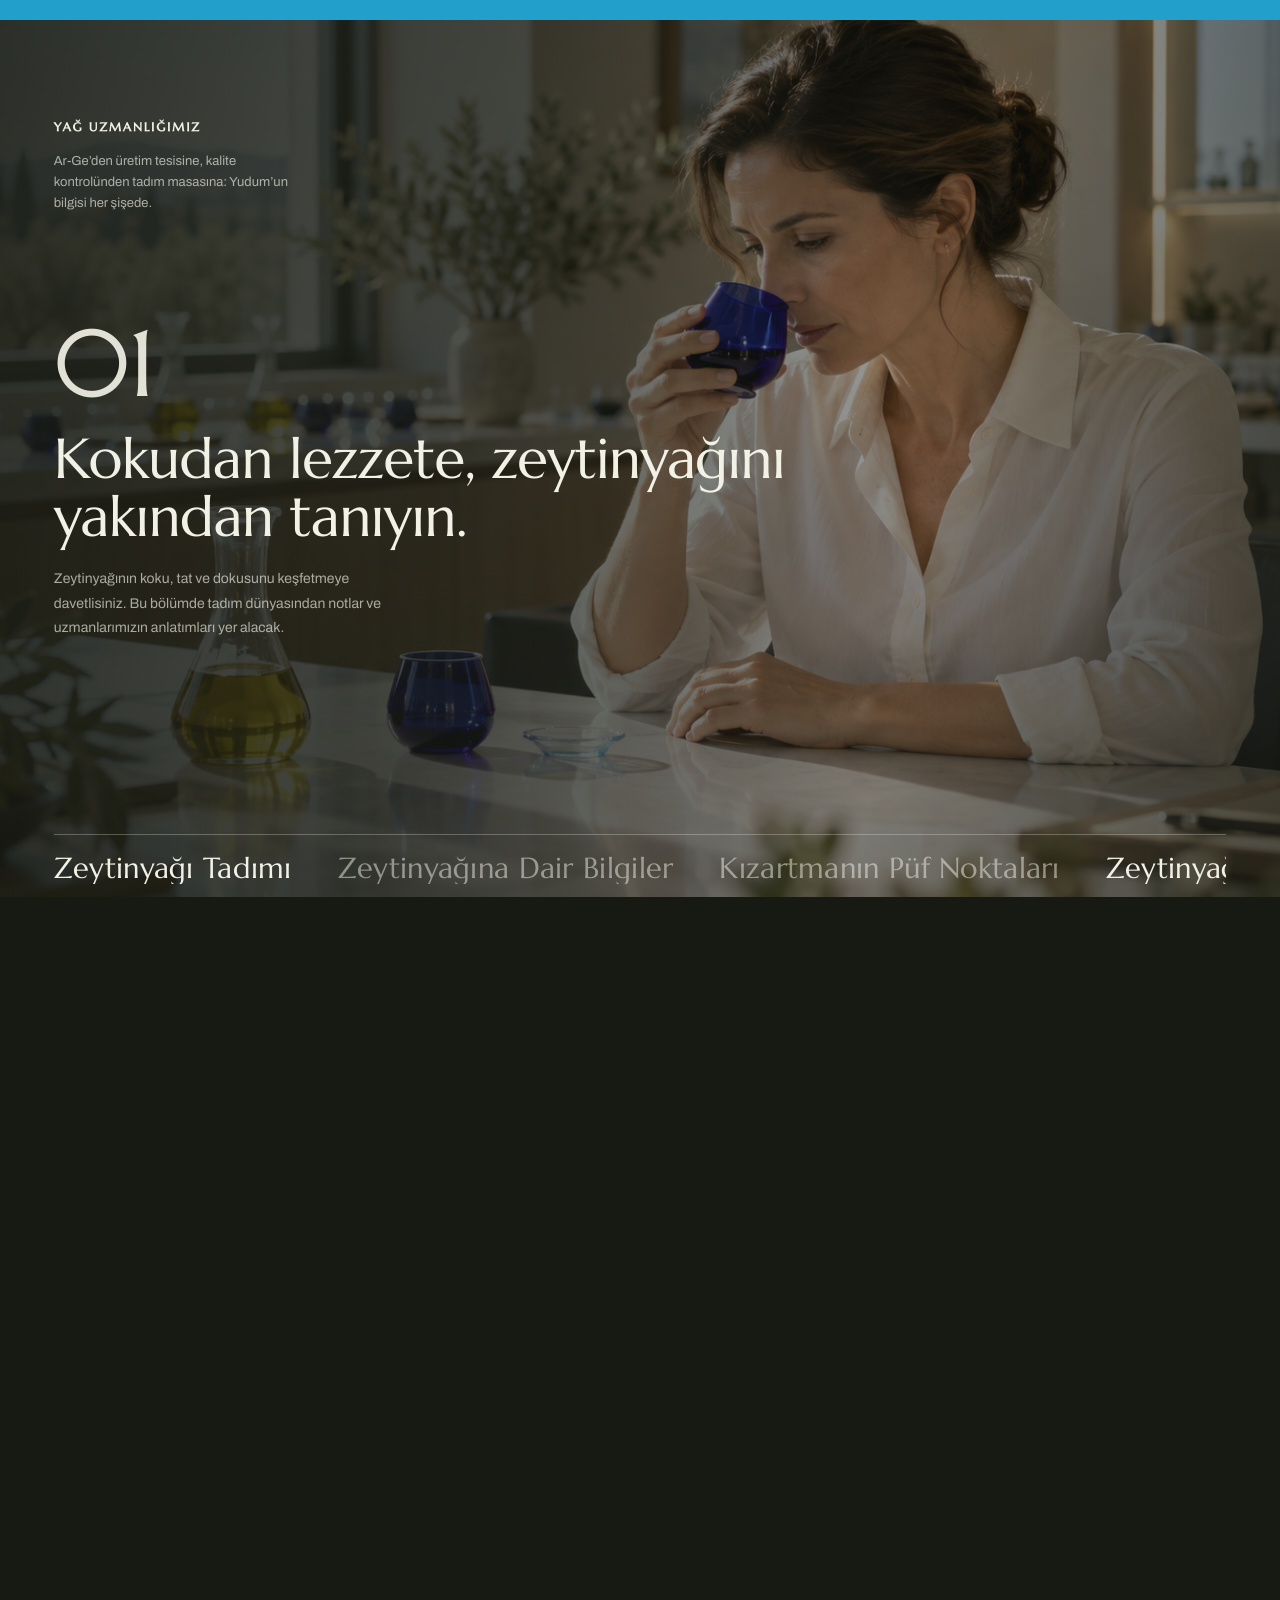
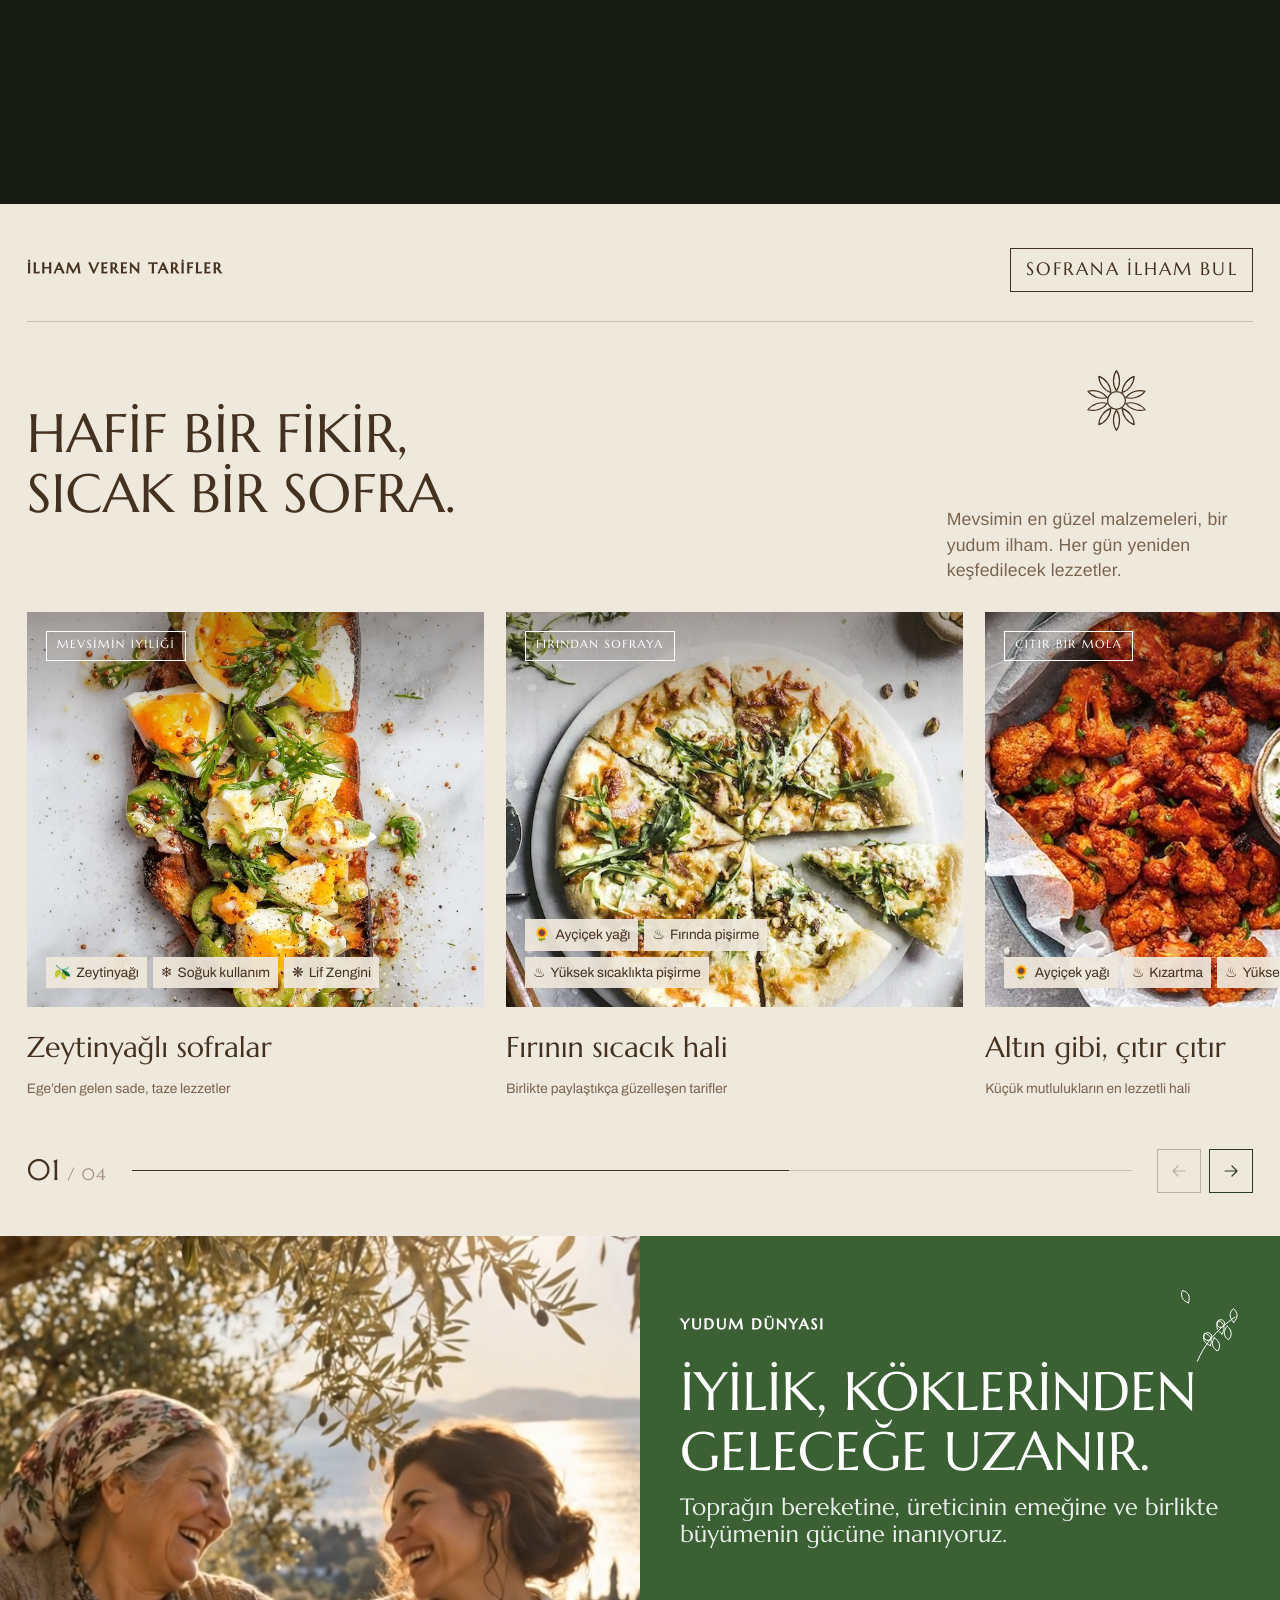
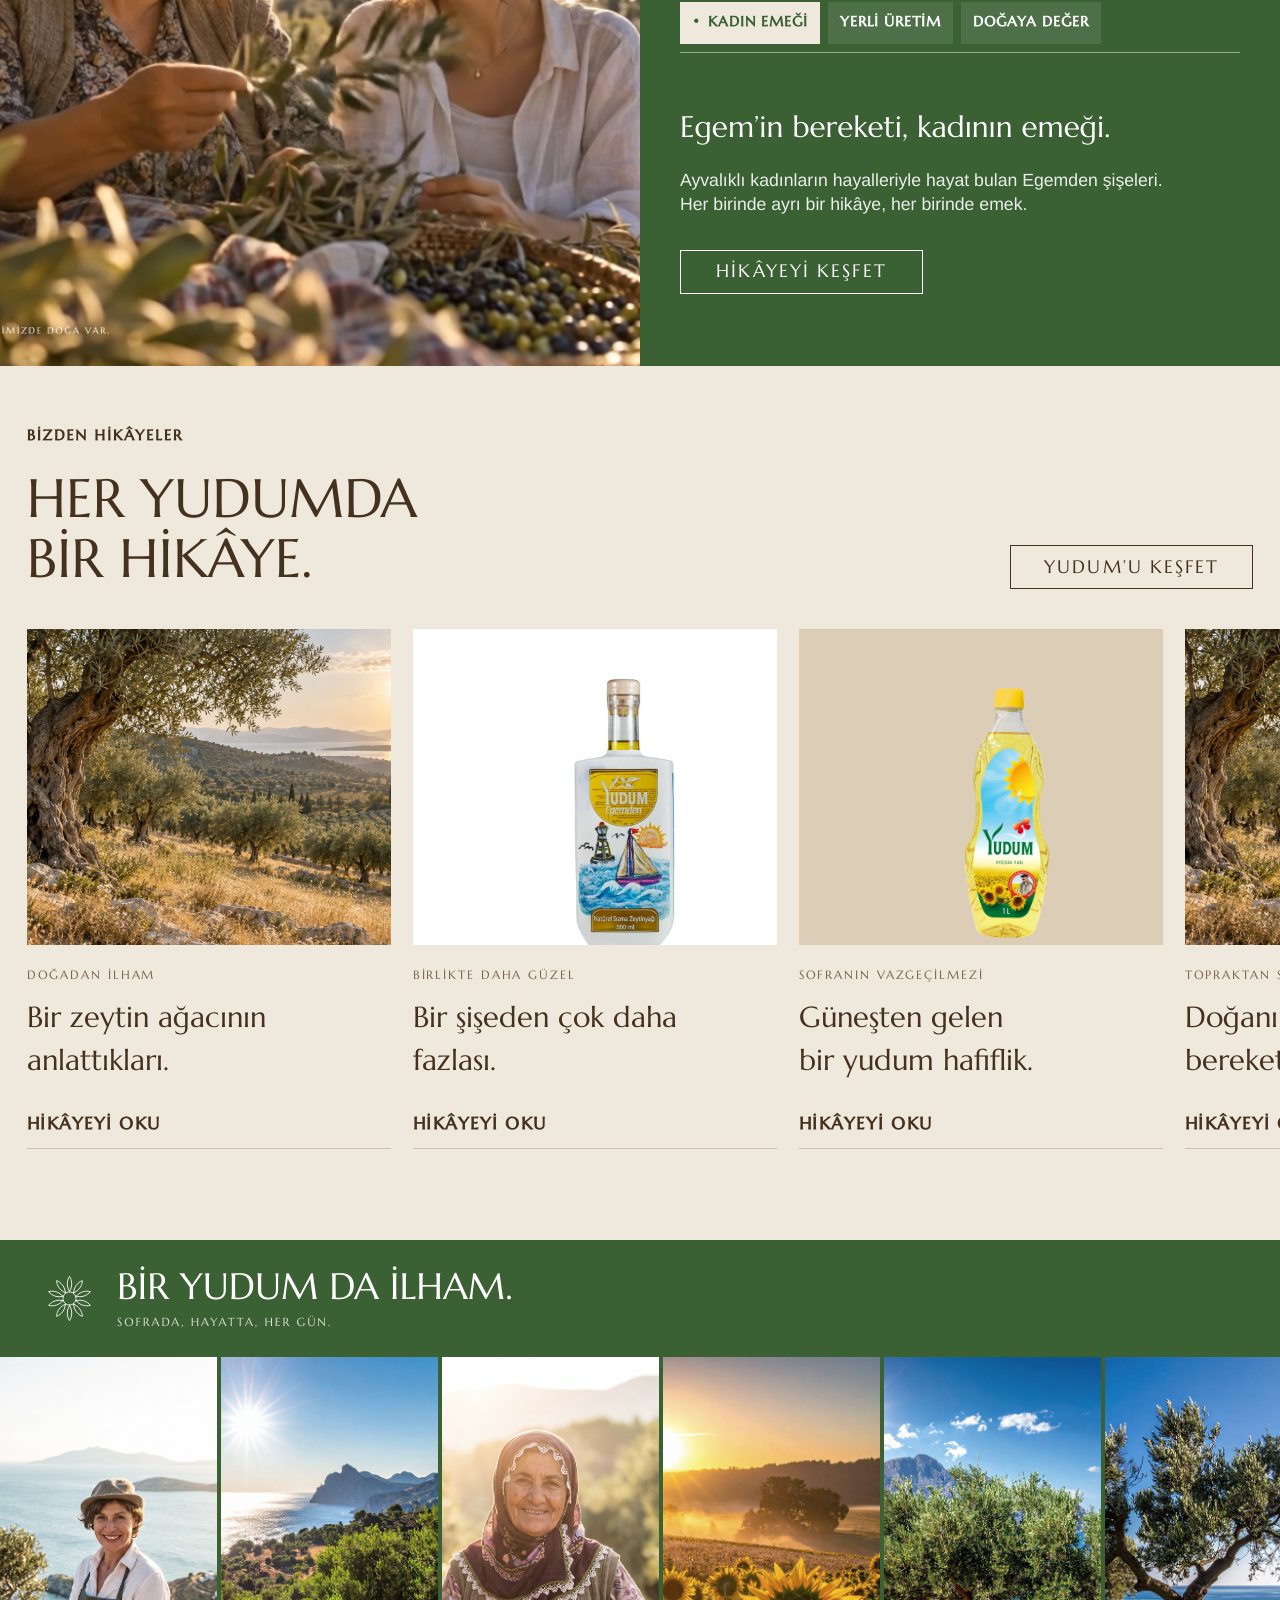
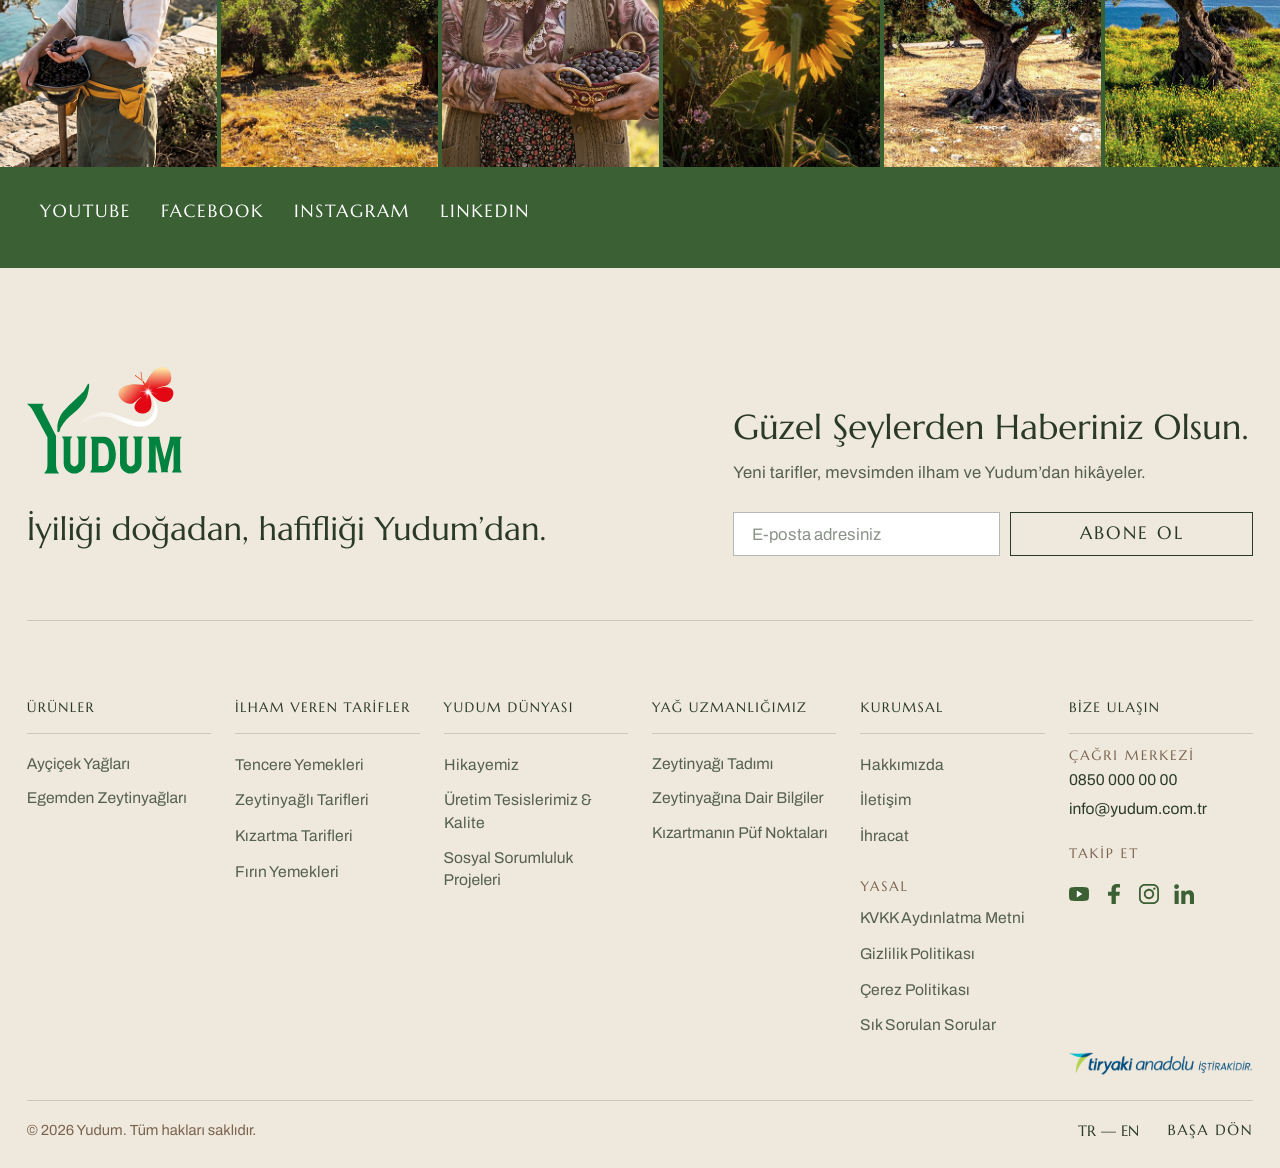
==== commit 6655475e: "Add the Yağ Uzmanlığımız section between products and recipes A pinned scroll panel with three topic" ====
--- a/index.html
+++ b/index.html
@@ -691,6 +691,7 @@
 
 </style>
 <link rel="stylesheet" href="notes.css">
+<link rel="stylesheet" href="journey.css">
 
 <svg width="0" height="0" style="position:absolute" aria-hidden="true" focusable="false">
   <symbol id="sunflower" viewBox="-50 -50 100 100">
@@ -848,6 +849,49 @@
     </div>
   </section>
 
+  <!-- ②·⁵ YAĞ UZMANLIĞIMIZ — pinned scroll section (draft imagery) -->
+  <section class="jr" id="uzmanlik" aria-labelledby="jr-title">
+    <div class="jr-sticky">
+      <div class="jr-media" aria-hidden="true">
+        <figure><img src="assets/images/uzmanlik-tadim-draft.png" alt="Mavi tadım bardağıyla zeytinyağını değerlendiren uzman" loading="lazy" draggable="false"></figure>
+        <figure><img src="assets/images/uzmanlik-uretim-draft.png" alt="Modern yağ üretim tesisinde kalite kontrolü yapan uzman" loading="lazy" draggable="false"></figure>
+        <figure><img src="assets/images/uzmanlik-kizartma-draft.png" alt="Yağ sıcaklığını termometreyle kontrol ederek patates kızartan uzman şef" loading="lazy" draggable="false"></figure>
+      </div>
+      <span class="jr-grain" aria-hidden="true"></span>
+      <div class="jr-inner">
+        <div class="jr-top">
+          <div>
+            <p class="jr-kicker" id="jr-title">YAĞ UZMANLIĞIMIZ</p>
+            <p class="jr-lead">Ar-Ge’den üretim tesisine, kalite kontrolünden tadım masasına: Yudum’un bilgisi her şişede.</p>
+          </div>
+        </div>
+        <ol class="jr-steps">
+        <li class="jr-step" id="jr-step-01">
+          <span class="jr-shot"><img src="assets/images/uzmanlik-tadim-draft.png" alt="Mavi tadım bardağıyla zeytinyağını değerlendiren uzman" loading="lazy" draggable="false"></span>
+          <span class="jr-num">01</span>
+          <h3>Kokudan lezzete,<br>zeytinyağını yakından tanıyın.</h3>
+          <p>Zeytinyağının koku, tat ve dokusunu keşfetmeye davetlisiniz. Bu bölümde tadım dünyasından notlar ve uzmanlarımızın anlatımları yer alacak.</p>
+        </li>
+        <li class="jr-step" id="jr-step-02">
+          <span class="jr-shot"><img src="assets/images/uzmanlik-uretim-draft.png" alt="Modern yağ üretim tesisinde kalite kontrolü yapan uzman" loading="lazy" draggable="false"></span>
+          <span class="jr-num">02</span>
+          <h3>Zeytinlikten sofraya<br>uzanan yolculuk.</h3>
+          <p>Zeytinin yolculuğu, üretim süreçleri ve farklı zeytinyağı çeşitleri. Bu bölüm, Yudum uzmanlarının paylaşacağı içeriklerle genişleyecek.</p>
+        </li>
+        <li class="jr-step" id="jr-step-03">
+          <span class="jr-shot"><img src="assets/images/uzmanlik-kizartma-draft.png" alt="Yağ sıcaklığını termometreyle kontrol ederek patates kızartan uzman şef" loading="lazy" draggable="false"></span>
+          <span class="jr-num">03</span>
+          <h3>Mutfağınıza eşlik eden<br><em>uzmanlık.</em></h3>
+          <p>Yağ seçimi ve pişirme teknikleri üzerine uzmanlarımızın hazırlayacağı mutfak notlarını burada bulabileceksiniz.</p>
+        </li>
+        </ol>
+        <div class="jr-marquee">
+          <div><button type="button" data-step="0">Zeytinyağı Tadımı</button><button type="button" data-step="1">Zeytinyağına Dair Bilgiler</button><button type="button" data-step="2">Kızartmanın Püf Noktaları</button><button type="button" data-step="0" aria-hidden="true" tabindex="-1">Zeytinyağı Tadımı</button><button type="button" data-step="1" aria-hidden="true" tabindex="-1">Zeytinyağına Dair Bilgiler</button><button type="button" data-step="2" aria-hidden="true" tabindex="-1">Kızartmanın Püf Noktaları</button><button type="button" data-step="0" aria-hidden="true" tabindex="-1">Zeytinyağı Tadımı</button><button type="button" data-step="1" aria-hidden="true" tabindex="-1">Zeytinyağına Dair Bilgiler</button><button type="button" data-step="2" aria-hidden="true" tabindex="-1">Kızartmanın Püf Noktaları</button></div>
+        </div>
+      </div>
+    </div>
+  </section>
+
   <section class="y-section y-recipes" id="tarifler" aria-labelledby="recipes-title" data-carousel>
     <div class="y-topline"><span class="y-kicker y-section-label">İLHAM VEREN TARİFLER</span><button class="box marsc y-cta" data-detail="collection">SOFRANA İLHAM BUL</button></div>
     <div class="y-intro"><img class="y-brand-flower" src="assets/images/current-imgAycicegiCizimi1.svg" alt=""><h2 class="y-title" id="recipes-title">Hafif bir fikir,<br><em>sıcak bir sofra.</em></h2><p>Mevsimin en güzel malzemeleri, bir yudum ilham. Her gün yeniden keşfedilecek lezzetler.</p></div>
@@ -915,6 +959,7 @@
 
 <script src="content.js"></script>
 <script src="site.js"></script>
+<script src="journey.js" defer></script>
 <script>
 (function(){
   var root = document.documentElement;
--- a/journey.css
+++ b/journey.css
@@ -0,0 +1,112 @@
+/* ── "Tarladan sofraya" — pinned scroll journey, inserted after the product stage.
+   Everything is scoped under .jr so no existing rule is affected. ── */
+.jr{
+  scroll-margin-top:70px;
+  --jr-ink:#F2F1E6;
+  --jr-dim:rgba(242,241,230,.66);
+  --jr-rule:rgba(242,241,230,.28);
+  --jr-bg:#171A13;
+  --jr-pad:clamp(24px,4.2vw,80px);
+  --jr-ease:cubic-bezier(.16,1,.3,1);
+  position:relative;
+  background:var(--jr-bg);
+  color:var(--jr-ink);
+}
+.jr *{box-sizing:border-box}
+.jr-sticky{position:relative;overflow:hidden;background:var(--jr-bg)}
+.jr-media{position:absolute;inset:0;z-index:0}
+.jr-media figure{position:absolute;inset:0;margin:0;opacity:0;visibility:hidden}
+.jr-media img{width:100%;height:100%;object-fit:cover;display:block}
+.jr-media figure::after{content:'';position:absolute;inset:0;
+  background:linear-gradient(100deg,rgba(23,26,19,.90) 0%,rgba(23,26,19,.76) 38%,rgba(23,26,19,.38) 70%,rgba(23,26,19,.66) 100%)}
+.jr-grain{position:absolute;inset:0;z-index:1;pointer-events:none;opacity:.5;
+  background:radial-gradient(120% 90% at 18% 20%,transparent 40%,rgba(23,26,19,.55) 100%)}
+.jr-inner{position:relative;z-index:2;height:100%;display:flex;flex-direction:column;justify-content:space-between;
+  padding:clamp(96px,11vh,150px) var(--jr-pad) clamp(28px,4vh,46px)}
+.jr-top{display:flex;align-items:flex-start;justify-content:space-between;gap:24px}
+.jr-kicker{font:700 12px/18px var(--custom,var(--mar));letter-spacing:1.9px;text-transform:uppercase;margin:0}
+.jr-lead{font:400 clamp(13px,1vw,15px)/1.6 var(--sans);color:var(--jr-dim);margin:14px 0 0;max-width:34ch}
+.jr-steps{list-style:none;margin:0;padding:0}
+.jr-step{position:absolute;left:var(--jr-pad);right:var(--jr-pad);bottom:clamp(96px,14vh,170px);
+  max-width:min(760px,62%);opacity:0;visibility:hidden}
+.jr-num{display:block;font:400 clamp(56px,7.4vw,124px)/1 var(--mar);letter-spacing:-.02em;
+  color:rgba(242,241,230,.92);-webkit-text-stroke:0;margin:0 0 clamp(10px,1.4vw,20px)}
+.jr-step h3{font:400 clamp(34px,4.4vw,78px)/1.04 var(--mar);letter-spacing:-.01em;margin:0}
+.jr-step h3 em{font:inherit;font-style:italic;color:#C8D2B4}
+.jr-step p{font:400 clamp(14px,1.05vw,17px)/1.75 var(--sans);color:var(--jr-dim);margin:clamp(14px,1.6vw,22px) 0 0;max-width:46ch}
+/* kinetic bottom line */
+.jr-marquee{position:relative;z-index:2;overflow:hidden;border-top:1px solid var(--jr-rule);padding-top:clamp(14px,1.8vh,22px)}
+.jr-marquee div{display:flex;gap:46px;width:max-content;white-space:nowrap;
+  font:400 clamp(20px,2.3vw,38px)/1.1 var(--mar);letter-spacing:.01em;color:rgba(242,241,230,.5);
+  translate:calc(var(--jr-shift,0) * -1px) 0}
+.jr-marquee span{display:block}
+.jr-marquee button{display:block;background:none;border:0;padding:0;cursor:pointer;color:inherit;font:inherit;
+  letter-spacing:inherit;white-space:nowrap;transition:color .35s var(--jr-ease)}
+.jr-marquee button:hover,.jr-marquee button:focus-visible{color:var(--jr-ink)}
+.jr-marquee button:focus-visible{outline:1px solid var(--jr-ink);outline-offset:6px}
+.jr-marquee button[aria-current="true"]{color:var(--jr-ink)}
+
+/* ── desktop: pinned panel driven by scroll ── */
+@media(min-width:901px){
+  .jr{height:calc(var(--jr-count,4) * 92vh + 100vh)}
+  .jr-sticky{position:sticky;top:0;height:100vh}
+  .jr-media figure{transition:opacity .9s var(--jr-ease),visibility .9s}
+  .jr-media img{transform:scale(1.08) translateY(var(--jr-par,0px));transition:transform 1.4s var(--jr-ease)}
+  .jr-media figure.is-on{opacity:1;visibility:visible}
+  .jr-media figure.is-on img{transform:scale(1) translateY(var(--jr-par,0px))}
+  /* Anchored to a fixed top so 01/02/03 always sit at the same height. */
+  .jr-step{top:clamp(230px,33vh,420px);bottom:auto;transition:opacity .55s var(--jr-ease),visibility .55s}
+  .jr-step>*{opacity:0;transform:translateY(26px);transition:opacity .6s var(--jr-ease),transform .9s var(--jr-ease)}
+  .jr-step.is-on{opacity:1;visibility:visible}
+  .jr-step.is-on>*{opacity:1;transform:none}
+  .jr-step.is-on .jr-num{transition-delay:.04s}
+  .jr-step.is-on h3{transition-delay:.1s}
+  .jr-step.is-on p{transition-delay:.18s}
+}
+
+/* Wide but short laptops: tighten the block so the copy never reaches the strip. */
+@media(min-width:901px) and (max-height:860px){
+  .jr-step{top:clamp(180px,25vh,330px)}
+  .jr-num{font-size:clamp(44px,4.6vw,84px)}
+  .jr-step h3{font-size:clamp(30px,3.3vw,54px)}
+  .jr-step p{font-size:14px;line-height:1.65;margin-top:14px}
+  .jr-inner{padding-top:clamp(84px,10vh,120px)}
+}
+
+/* ── mobile / short screens: plain stacked story, no pinning ── */
+@media(max-width:900px){
+  .jr{height:auto}
+  .jr-sticky{height:auto}
+  .jr-inner{display:block;padding:40px var(--jr-pad) 30px}
+  .jr-media,.jr-grain{display:none}
+  .jr-top{display:block}
+  .jr-steps{margin-top:34px}
+  .jr-step{position:relative;left:auto;right:auto;bottom:auto;max-width:none;opacity:1;visibility:visible;
+    padding:28px 0;border-top:1px solid var(--jr-rule)}
+  .jr-step:first-child{border-top:0;padding-top:6px}
+  .jr-shot{display:block;width:100%;aspect-ratio:16/11;overflow:hidden;margin:0 0 20px;background:#20251c}
+  .jr-shot img{width:100%;height:100%;object-fit:cover;display:block;
+    transition:opacity .8s var(--jr-ease),transform 1.2s var(--jr-ease)}
+  .jr.is-ready .jr-step:not(.is-seen) .jr-shot img{opacity:0;transform:scale(1.06)}
+  .jr-num{font-size:40px;margin-bottom:8px}
+  /* Phones: the strip becomes a plain wrapped list so every title is reachable. */
+  .jr-marquee{margin-top:26px}
+  .jr-marquee div{width:auto;flex-wrap:wrap;white-space:normal;gap:2px 26px;translate:none;
+    font-size:clamp(17px,4.6vw,22px);line-height:1.3}
+  .jr-marquee button[aria-hidden="true"]{display:none}
+  .jr-marquee button{padding:11px 0;min-height:44px}
+}
+@media(min-width:901px){.jr-shot{display:none}}
+
+@media(prefers-reduced-motion:reduce){
+  .jr{height:auto}
+  .jr-sticky{position:static;height:auto}
+  .jr-media,.jr-grain{display:none}
+  .jr-inner{display:block;padding:40px var(--jr-pad) 30px}
+  .jr-step{position:relative;left:auto;right:auto;bottom:auto;max-width:none;opacity:1;visibility:visible;
+    padding:26px 0;border-top:1px solid var(--jr-rule)}
+  .jr-step>*{opacity:1;transform:none;transition:none}
+  .jr-shot{display:block;width:100%;aspect-ratio:16/11;overflow:hidden;margin:0 0 18px}
+  .jr-shot img{width:100%;height:100%;object-fit:cover;opacity:1;transform:none;transition:none}
+  .jr-marquee div{translate:none}
+}
